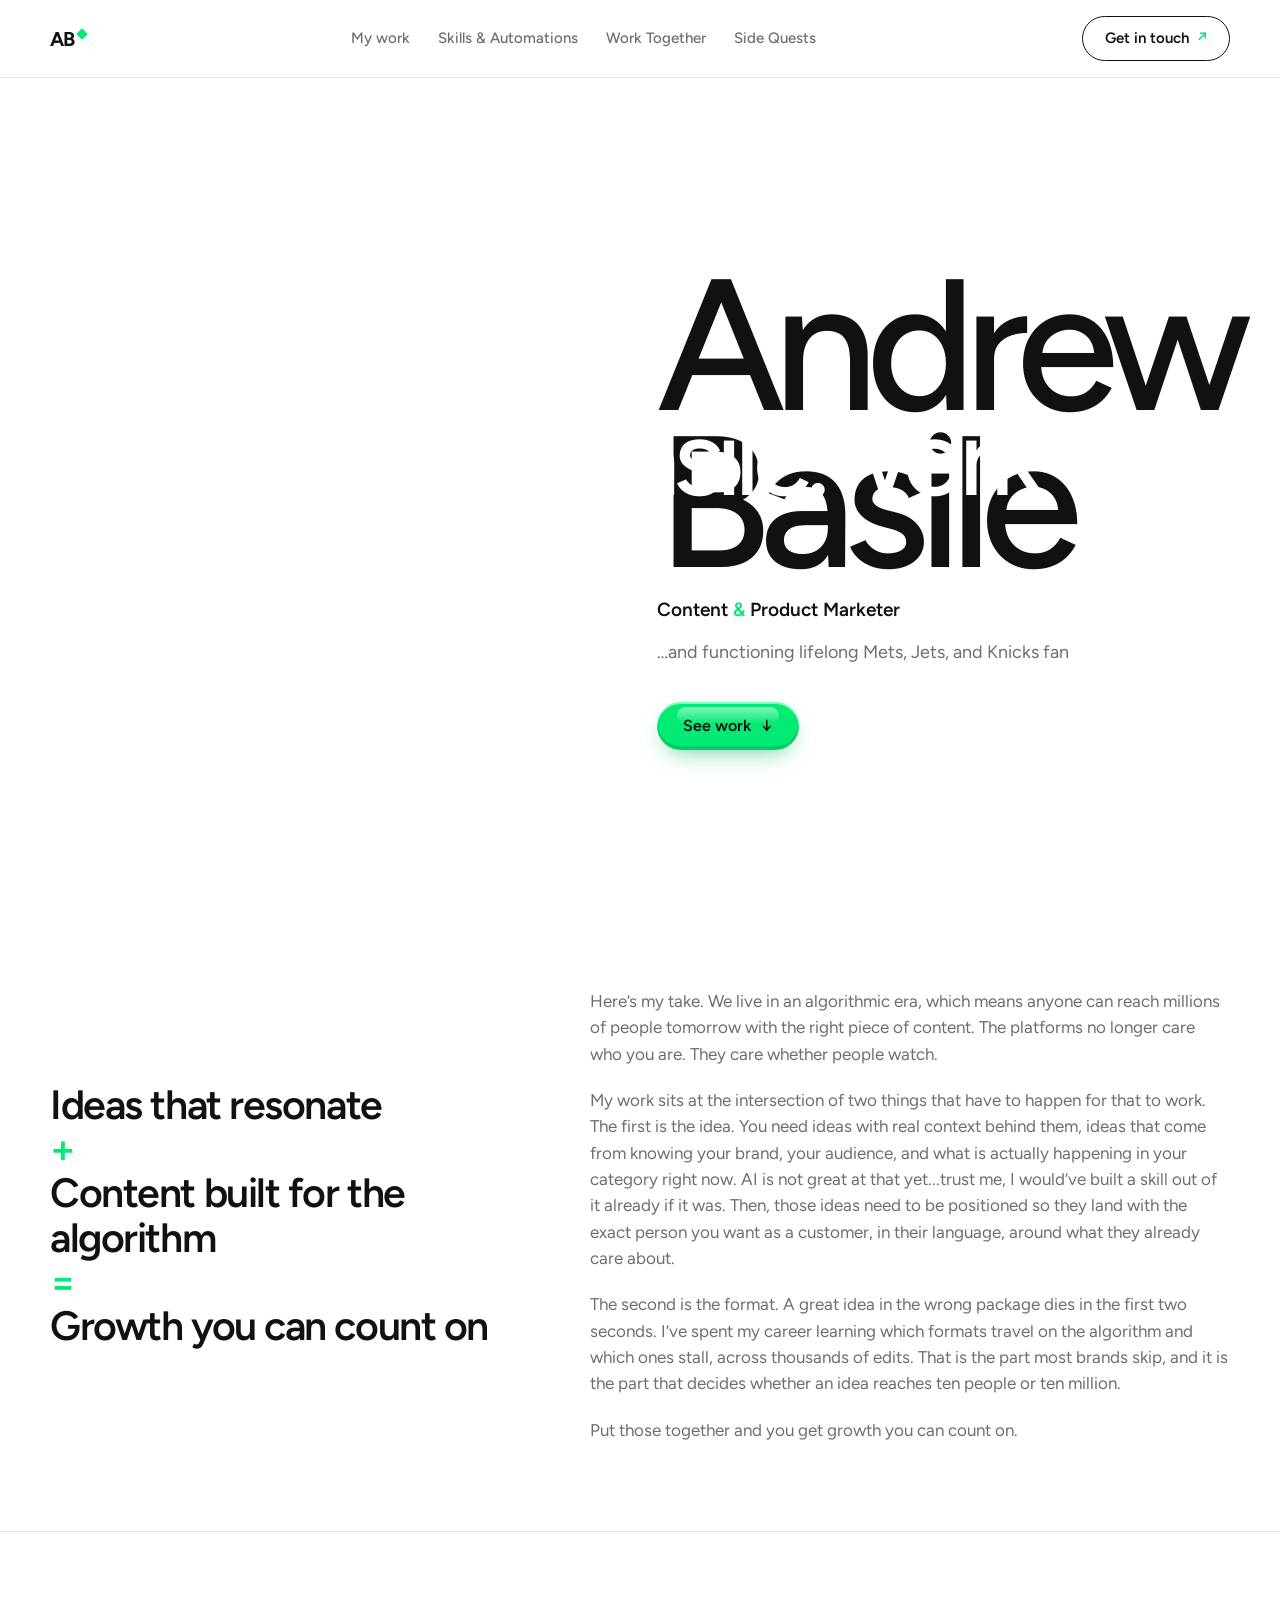
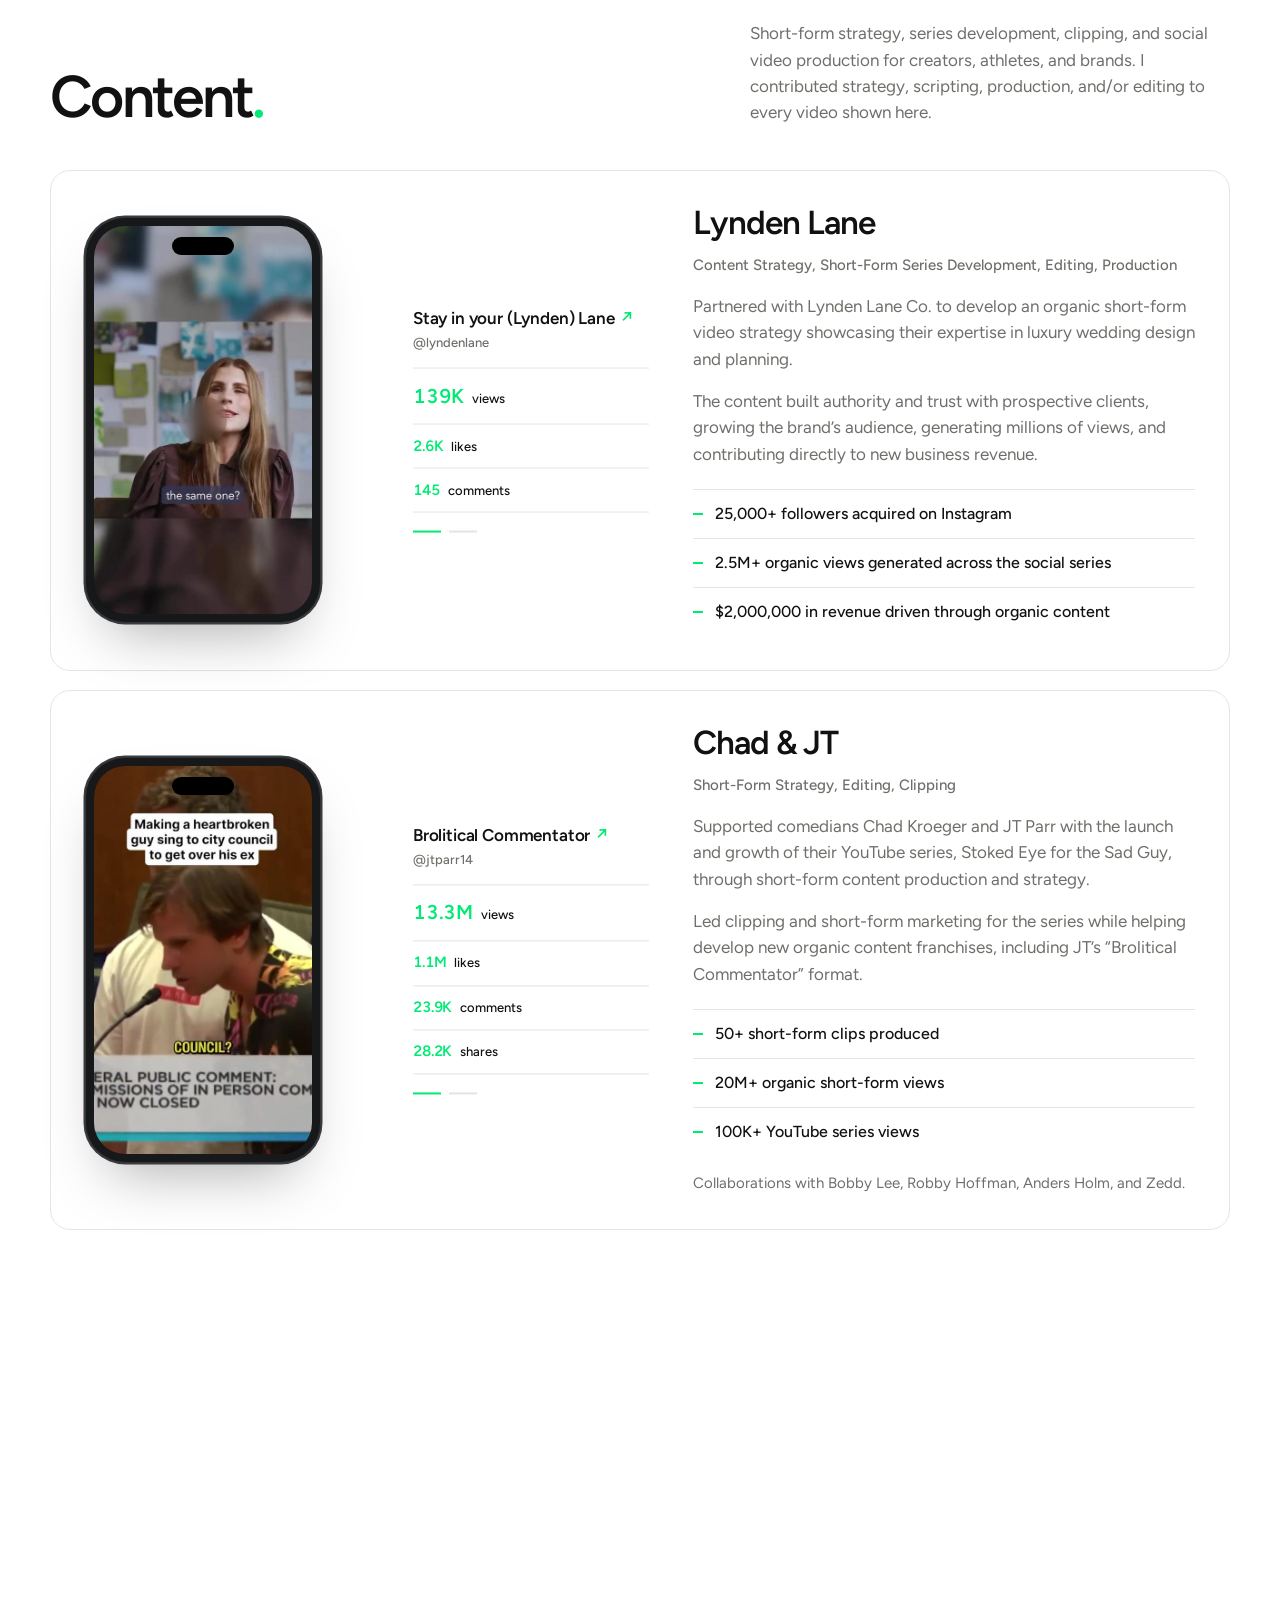
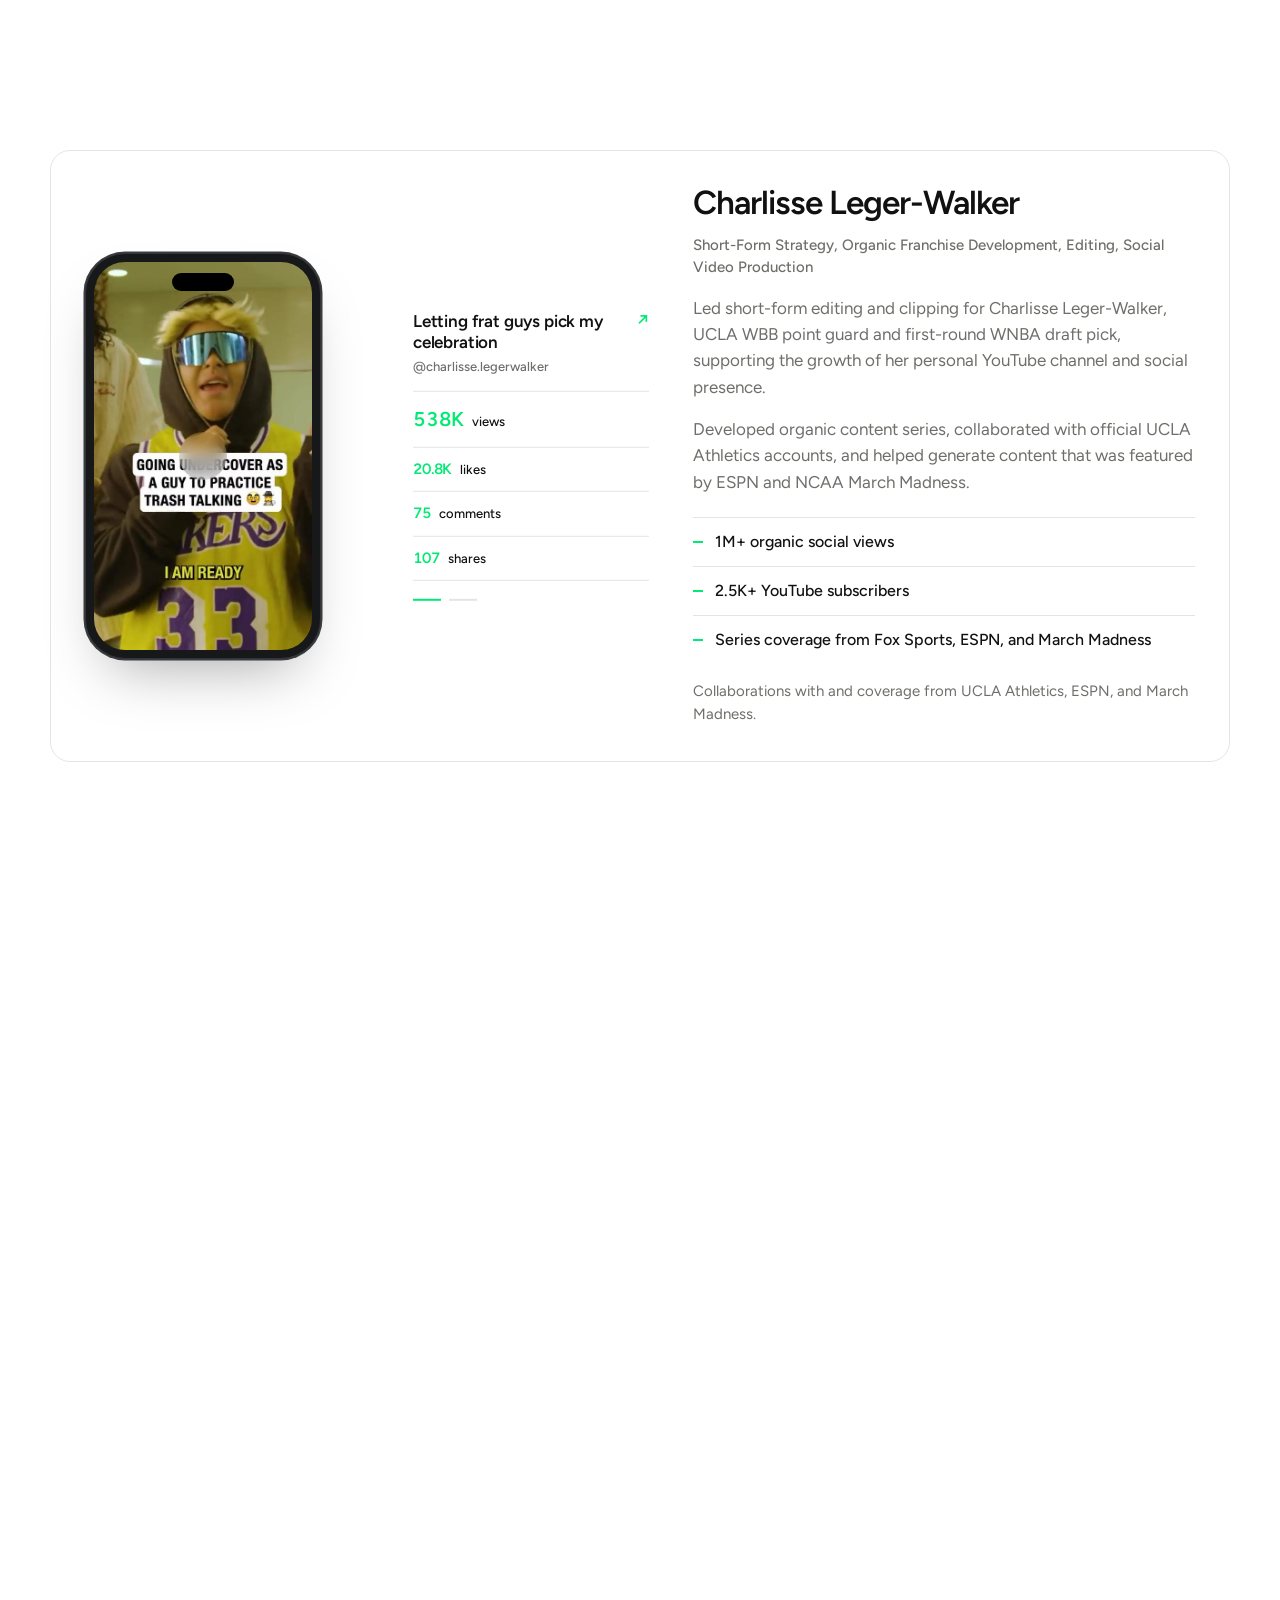
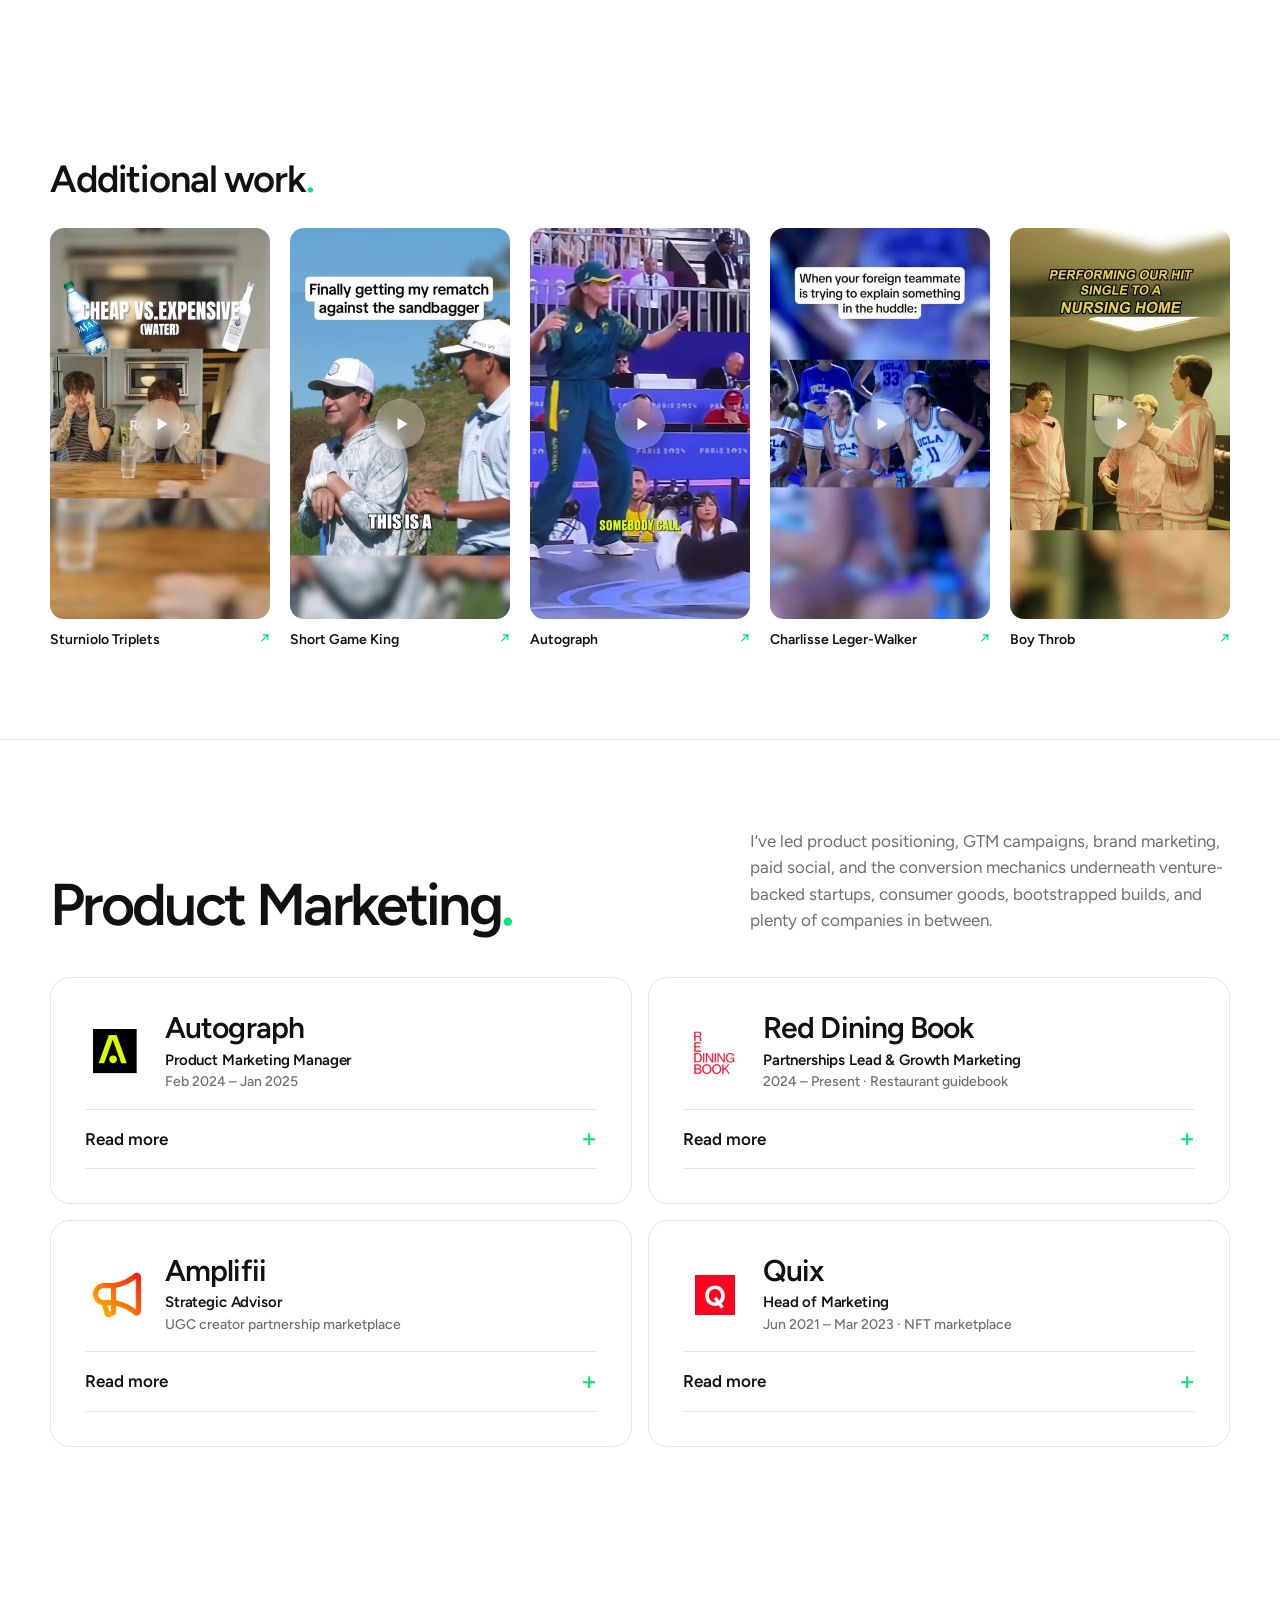
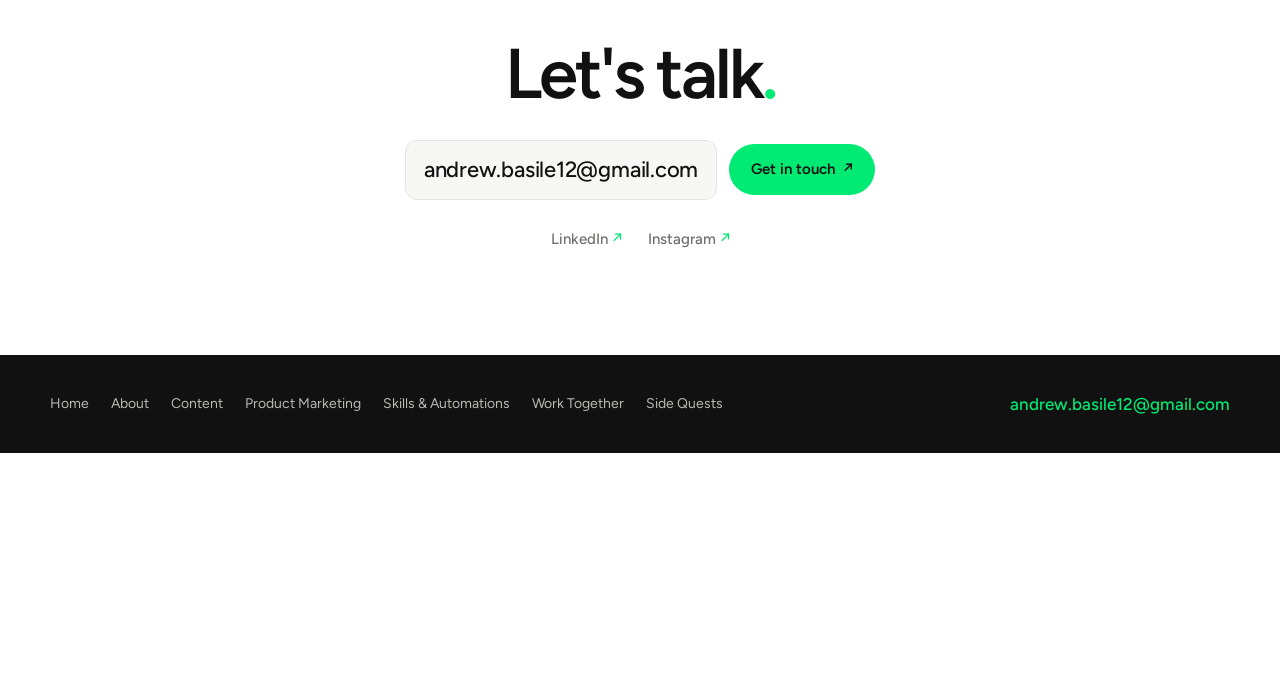
==== index.html @ 1142fa87 "Add contact form pop-up, new hero line, Skills heading and intro cleanups" ====
<!doctype html>
<html lang="en">
<head>
<meta charset="utf-8">
<meta name="viewport" content="width=device-width,initial-scale=1,viewport-fit=cover">
<title>Andrew Basile</title>
<link rel="canonical" href="https://andrewbasile.work/">
<meta name="description" content="Andrew Basile, content strategist and product marketer. Short-form strategy, launch campaigns, and marketing skills and automations.">
<link rel="icon" href="/favicon.ico" sizes="any">
<link rel="icon" type="image/png" sizes="32x32" href="/assets/favicon-32.png">
<link rel="icon" type="image/png" sizes="16x16" href="/assets/favicon-16.png">
<link rel="apple-touch-icon" sizes="180x180" href="/assets/apple-touch-icon.png">
<link rel="manifest" href="/site.webmanifest">
<meta name="theme-color" content="#ffffff">
<meta property="og:type" content="website">
<meta property="og:site_name" content="Andrew Basile">
<meta property="og:title" content="Andrew Basile | Content & Product Marketer">
<meta property="og:description" content="Ideas that resonate, content built for the algorithm, and growth you can count on. 40M+ organic impressions for creators and brands, product launches at Autograph and Quix, and the AI skills behind the work.">
<meta property="og:url" content="https://andrewbasile.work/">
<meta property="og:image" content="http://andrewbasile.work/assets/og-image.jpg?v=3">
<meta property="og:image:width" content="1200">
<meta property="og:image:height" content="630">
<meta property="og:image:alt" content="Andrew Basile, Content and Product Marketer">
<meta property="og:locale" content="en_US">
<meta name="twitter:card" content="summary_large_image">
<meta name="twitter:title" content="Andrew Basile | Content & Product Marketer">
<meta name="twitter:description" content="Ideas that resonate, content built for the algorithm, and growth you can count on. 40M+ organic impressions for creators and brands, product launches at Autograph and Quix, and the AI skills behind the work.">
<meta name="twitter:image" content="http://andrewbasile.work/assets/og-image.jpg?v=3">
<meta name="description" content="Andrew Basile, content strategist and product marketer. Short-form strategy, launch campaigns, and marketing skills and automations.">
<link rel="preconnect" href="https://fonts.googleapis.com">
<link rel="preconnect" href="https://fonts.gstatic.com" crossorigin>
<link rel="preload" as="style" id="figtree" href="https://fonts.googleapis.com/css2?family=Figtree:wght@400;500;600;700&display=swap" onload="this.onload=null;this.rel='stylesheet'">
<noscript><link rel="stylesheet" href="https://fonts.googleapis.com/css2?family=Figtree:wght@400;500;600;700&display=swap"></noscript>
<!-- Intro card images and the hero portrait start downloading before the body parses -->
<link rel="preload" as="image" href="assets/add-sturniolo.jpg" fetchpriority="high">
<link rel="preload" as="image" href="assets/chadjt-1.jpg" fetchpriority="high">
<link rel="preload" as="image" href="assets/charlisse-1.jpg" fetchpriority="high">
<link rel="preload" as="image" href="assets/add-sgk.jpg" fetchpriority="high">
<link rel="preload" as="image" href="assets/lynden-1.jpg" fetchpriority="high">
<link rel="preload" as="image" href="assets/add-autograph.jpg" fetchpriority="high">
<link rel="preload" as="image" href="assets/headshot-cut.png" fetchpriority="high">
<link rel="preload" as="image" href="assets/add-charlisse.jpg" fetchpriority="high">
<link rel="preload" as="image" href="assets/chadjt-2.jpg" fetchpriority="high">
<link rel="preload" as="image" href="assets/add-boythrob.jpg" fetchpriority="high">
<link rel="preload" as="image" href="assets/lynden-2.jpg" fetchpriority="high">
<link rel="preload" as="image" href="assets/charlisse-2.jpg" fetchpriority="high">
<link rel="preload" as="image" href="assets/hd-reel-1.jpg" fetchpriority="high">
<link rel="preload" as="image" href="assets/headshot.png" fetchpriority="high">
<style>
/* Built from the Figma frame "andrewbasile.com / Desktop": 1440 canvas, 130px gutters, white page, hairline rules, one spring-green accent used only for pops. Single light theme by design. */
:root{
  --ink:#111111; --muted:#6e6e6a; --rule:#e4e4e0; --band:#f7f7f5; --green:#00ea74; --bg:#ffffff;
  --phone:#17181a; --phone-edge:#3a3c40;
  --font:'Figtree',system-ui,-apple-system,'Helvetica Neue',Arial,sans-serif;
  --gutter:max(16px,env(safe-area-inset-left,0px));
  color-scheme:light;
}
*{box-sizing:border-box}
html{scroll-behavior:smooth}
body{margin:0;background:var(--bg);color:var(--ink);font-family:var(--font);font-size:17px;line-height:1.55;-webkit-font-smoothing:antialiased}
body::before{content:"";position:fixed;inset:0 0 auto;height:env(safe-area-inset-top,0px);background:var(--bg);z-index:10}
a{color:inherit;text-decoration:none}
img{max-width:100%;display:block}
.wrap{max-width:1440px;margin:0 auto;padding-left:max(env(safe-area-inset-left,0px),clamp(16px,calc(50% - 590px),130px));padding-right:max(env(safe-area-inset-right,0px),clamp(16px,calc(50% - 590px),130px))}
.g{color:var(--green)}
.muted{color:var(--muted)}
.btn{display:inline-flex;align-items:center;gap:8px;padding:14px 22px;border-radius:999px;font-weight:600;font-size:15px;line-height:1;white-space:nowrap;transition:transform .2s ease,background .2s ease}
.btn:hover{transform:translateY(-1px)}
.btn.fill{background:var(--green);color:var(--ink)}
/* Jelly button (hero "See work"): gummy green pill that wobbles on hover and squishes on press */
.btn.jelly{position:relative;padding:16px 26px;font-size:16px;gap:10px;box-shadow:inset 0 2px 0 rgba(255,255,255,.55),inset 0 -4px 0 rgba(0,0,0,.12),0 10px 24px -10px rgba(0,180,90,.65);transform-origin:50% 60%;will-change:transform}
.btn.jelly::after{content:"";position:absolute;left:14%;right:14%;top:5px;height:36%;border-radius:999px;background:linear-gradient(rgba(255,255,255,.5),rgba(255,255,255,0));pointer-events:none}
.btn.jelly .ja{display:inline-block;transition:transform .25s ease}
.btn.jelly:hover{transform:none;animation:jelly .7s cubic-bezier(.3,.7,.4,1)}
.btn.jelly:hover .ja{transform:translateY(3px)}
.btn.jelly:active{animation:none;transform:scale(1.08,.88);transition:transform .08s ease}
@keyframes jelly{0%{transform:scale(1,1)}25%{transform:scale(1.12,.86)}40%{transform:scale(.9,1.1)}55%{transform:scale(1.05,.95)}70%{transform:scale(.98,1.02)}85%{transform:scale(1.01,.99)}100%{transform:scale(1,1)}}
@media (prefers-reduced-motion:reduce){.btn.jelly:hover{animation:none}.btn.jelly:active{transform:none}}
@media (max-width:640px){.hmt{display:none}}
.btn.line{border:1px solid var(--ink)}
:focus-visible{outline:2px solid var(--green);outline-offset:3px;border-radius:6px}

/* Nav */
.nav{position:sticky;top:env(safe-area-inset-top,0px);z-index:9;background:rgba(255,255,255,.92);backdrop-filter:blur(10px);border-bottom:1px solid var(--rule)}
.nav .wrap{display:flex;align-items:center;justify-content:space-between;gap:20px;padding-block:16px}
.mark{display:flex;align-items:flex-start;gap:3px;font-weight:700;font-size:20px;line-height:1;letter-spacing:-.03em}
.mark i{width:8px;height:8px;margin-top:1px;background:var(--green);transform:rotate(45deg);display:block}
.links{display:flex;gap:28px;font-weight:500;font-size:15px;color:var(--muted)}
.links a:hover{color:var(--ink)}
@media (max-width:1000px){.links{display:none}}
@media (max-width:640px){.nav .btn{display:none}}
/* Phone / tablet nav: hamburger that opens a panel under the bar */
.navr{display:flex;align-items:center;gap:12px}
.burger{display:none;width:44px;height:44px;margin:-6px -8px -6px 0;padding:0;border:0;background:none;cursor:pointer;flex-direction:column;justify-content:center;align-items:center;gap:6px}
.burger span{display:block;width:22px;height:2px;background:var(--ink);border-radius:2px;transition:transform .25s ease,opacity .2s ease}
.nav.is-menu .burger span:nth-child(1){transform:translateY(8px) rotate(45deg)}
.nav.is-menu .burger span:nth-child(2){opacity:0}
.nav.is-menu .burger span:nth-child(3){transform:translateY(-8px) rotate(-45deg)}
.navmenu{display:none;position:absolute;left:0;right:0;top:100%;background:#fff;border-bottom:1px solid var(--rule);box-shadow:0 24px 40px -24px rgba(0,0,0,.18)}
.nav.is-menu .navmenu{display:block}
.navmenu .wrap{display:block;padding-block:0}
.navmenu nav{display:flex;flex-direction:column}
.navmenu nav a{display:flex;align-items:center;justify-content:space-between;padding:16px 0;border-top:1px solid var(--rule);font-weight:600;font-size:17px;color:var(--ink)}
.navmenu nav a.active::after{content:"";width:8px;height:8px;background:var(--green);transform:rotate(45deg)}
.nav .navmenu .btn{display:inline-flex;margin:20px 0 24px;width:100%;justify-content:center}
.nav .navmenu .btn .g{color:inherit}
@media (max-width:1000px){.burger{display:flex}.nav.is-menu{background:#fff}}
@media (min-width:641px){.nav .navmenu .btn{display:none}}

/* Hero */
/* The hero fills the window below the nav, and the portrait sits on the window's bottom edge at any size (no gap). */
.hero .wrap{display:grid;grid-template-columns:minmax(0,560px) minmax(0,1fr);gap:0 40px;align-items:end;min-height:calc(100vh - var(--navh,80px));min-height:calc(100svh - var(--navh,80px));padding-block:0;padding-left:0}
/* Above 1440px the hero wrap spans the full window and the portrait column absorbs the extra left margin, so the
   photo's hard left edge is flush with the window edge while the copy column stays where the 1440 design puts it. */
@media (min-width:1441px){.hero .wrap{max-width:none;grid-template-columns:minmax(0,calc((100% - 1310px)/2 + 560px)) minmax(0,1fr)}}
.hero-copy{padding-left:57px}
.portrait{height:auto;position:relative;overflow:hidden;align-self:stretch}
.portrait img{position:absolute;left:0;top:calc(31px - 10%);height:calc(110% + 13px);width:auto;max-width:100%;object-fit:contain;object-position:left bottom} /* the PNG has 9% transparent space above the cap, so this puts the cap ~32px under the nav and the hard bottom edge 44px below the window; never wider than its column (narrower windows show more headroom) */
.hero-copy{padding-block:0 24px;margin-top:clamp(0px,7vh,80px);display:flex;flex-direction:column;gap:36px;align-self:center} /* centred on the row, nudged down so it sits level with the body of the photo */
.hero h1{font-weight:500;font-size:clamp(84px,14.6vw,210px);line-height:.84;letter-spacing:-.065em;margin:0}
.hero .role{font-weight:600;font-size:19px;margin:14px 0 0}
.hero p.lede{color:var(--muted);font-size:18px;line-height:1.5;max-width:480px;margin:14px 0 0}
@media (max-width:900px){
  .hero .wrap{grid-template-columns:1fr;min-height:0}
  .portrait{height:min(420px,60vw);order:2}
  .hero-copy{order:1;padding-block:40px 8px;padding-left:max(16px,env(safe-area-inset-left,0px))}
}
/* Phone hero: the headline, role line and button sit on top of the portrait, pinned to the bottom over a dark fade
   (mirrors the Figma "Photo stage" in the Mobile frame). */
@media (max-width:640px){
  .hero .wrap{display:block;position:relative;padding:0;min-height:0}
  .portrait{order:0;height:min(620px,160vw);background:#fff}
  .portrait img{position:absolute;inset:0;width:100%;height:100%;max-width:none;object-fit:cover;object-position:50% 0;bottom:auto}
  .hero-copy{order:0;position:absolute;left:0;right:0;bottom:0;padding:120px 20px 26px;gap:16px;color:#fff;
    background:linear-gradient(to bottom,rgba(0,0,0,0) 0%,rgba(0,0,0,0) 28%,rgba(0,0,0,.5) 58%,rgba(0,0,0,.84) 100%)}
  .hero h1{font-size:clamp(64px,18.5vw,76px);line-height:.9;letter-spacing:-.03em;color:#fff}
  .hero .role{font-size:18px;margin-top:12px;color:#fff}
  .hero p.lede{display:none}
}

/* About */
.about .wrap{display:grid;grid-template-columns:minmax(0,480px) minmax(0,640px);gap:60px;padding-block:88px;align-items:center}
.about h2{font-weight:600;font-size:clamp(30px,3.2vw,42px);line-height:1.08;letter-spacing:-.035em;margin:0;max-width:480px}
.about h2 .g{display:inline-block;line-height:1.08}
.about-body{display:flex;flex-direction:column;gap:20px;min-width:0}
.about-body p{margin:0;color:var(--muted)}
.about-body .disc>.inner{display:flex;flex-direction:column;gap:20px}
.open{display:flex;gap:12px;align-items:flex-start;background:var(--band);border-radius:14px;padding:16px 20px;max-width:600px;color:var(--ink);font-size:16px;line-height:1.5}
.open i{flex:none;width:9px;height:9px;border-radius:50%;background:var(--green);margin-top:8px}
@media (max-width:900px){.about .wrap{grid-template-columns:1fr;gap:28px;padding-block:56px}}
hr.rule{border:0;border-top:1px solid var(--rule);margin:0}

/* Disclosure rows. On desktop the content is always open and the row is hidden; on phones each row is a ruled
   toggle with a green plus (minus when open), so long copy stays out of the way until it is wanted. */
.disc{display:block}
.disc>summary{list-style:none;cursor:pointer;display:flex;justify-content:space-between;align-items:center;gap:12px;
  padding:16px 0;border-top:1px solid var(--rule);border-bottom:1px solid var(--rule);font-weight:600;font-size:17px;color:var(--ink);-webkit-tap-highlight-color:transparent}
.disc>summary::-webkit-details-marker{display:none}
.disc>summary::after{content:"+";color:var(--green);font-weight:500;font-size:26px;line-height:.8;flex:none;transition:transform .25s ease}
.disc[open]>summary::after{content:"−"}
.disc>summary:focus-visible{outline:2px solid var(--green);outline-offset:3px;border-radius:6px}
.disc>.inner{padding-top:16px}
@media (min-width:641px){.disc:not(.desk)>summary{display:none}.disc:not(.desk)>.inner{padding-top:0}}
/* .desk rows (the Product Marketing cases) keep the toggle on every screen size and start closed. */

/* Chapter heading */
.chapter{padding-block:88px}
.chapter-head{display:flex;justify-content:space-between;align-items:flex-end;gap:40px;margin-bottom:44px}
.chapter-head h2{font-weight:600;font-size:clamp(44px,4.6vw,66px);line-height:.98;letter-spacing:-.045em;margin:0;max-width:620px}
.chapter-head p{margin:0;color:var(--muted);max-width:480px}
@media (max-width:900px){.chapter{padding-block:56px}.chapter-head{flex-direction:column;align-items:flex-start;gap:16px}}

/* Case cards (shared) */
.card{background:#fff;border:1px solid var(--rule);border-radius:20px;padding:34px}
.copy{display:flex;flex-direction:column;gap:16px;min-width:0}
.copy h3{font-weight:600;font-size:clamp(26px,2.6vw,38px);line-height:1.04;letter-spacing:-.03em;margin:0}
.copy .services{color:var(--muted);font-weight:500;font-size:15px;line-height:1.45;margin:0}
.copy p{margin:0;color:var(--muted)}
.copy .disc>.inner{display:flex;flex-direction:column;gap:16px}
.impact{list-style:none;margin:6px 0 0;padding:0}
.impact li{display:flex;gap:12px;align-items:flex-start;padding:12px 0;border-top:1px solid var(--rule);font-weight:500;font-size:16px;line-height:1.5;color:var(--ink)}
.impact li::before{content:"";flex:none;width:10px;height:2px;background:var(--green);margin-top:11px}
.copy .collab{font-size:15px}

/* Content: phone stack cases */
.track{position:relative}
.stage{position:sticky;top:88px}
.stage .card{background:#fff}
.case{display:grid;grid-template-columns:564px minmax(0,1fr);gap:44px;align-items:center}
.stack{display:grid;grid-template-columns:300px 236px;gap:28px;align-items:center}
/* Phone is 236x406, the same size as the Hook Desk reels on skills.html: a 9px bezel around a 218x388 (9:16) screen, so clips fill it edge to edge with nothing cropped. */
.deck{position:relative;width:300px;height:406px}
.phone{position:absolute;left:0;top:0;width:236px;height:406px;border-radius:40px;background:var(--phone);box-shadow:0 0 0 1.5px var(--phone-edge),inset 0 0 0 1px rgba(255,255,255,.12),0 30px 60px -24px rgba(0,0,0,.35);z-index:3;cursor:pointer;touch-action:pan-y}
.screen{position:absolute;inset:9px;border-radius:31px;overflow:hidden;background:#000}
.screen::after{content:"";position:absolute;left:50%;top:11px;transform:translateX(-50%);width:62px;height:18px;border-radius:9px;background:#000;z-index:5}
/* Liquid reveal: a crisp, gently wobbling blob (clip-path, drawn by JS each frame) grows in from the right edge of the screen, where the next clip is waiting, so the new clip wipes over the old one with a clean but organic line. */
.slide{position:absolute;inset:0;clip-path:circle(0 at 104% 50%);
  transform:translateX(6%) scale(1.06);
  transition:transform 1.05s cubic-bezier(.65,0,.2,1)}
.slide.on{clip-path:none;transform:translateX(0) scale(1);z-index:2}
.slide.was{clip-path:none;transform:translateX(0) scale(1);transition:none;z-index:1}
.chapter-head.pin{position:sticky;z-index:0}
.slide img,.slide video{width:100%;height:100%;object-fit:cover;background:#000}
.next{position:absolute;right:-4px;top:78px;width:141px;height:250px;border-radius:18px;overflow:hidden;background:#ddddda;box-shadow:0 24px 48px -20px rgba(0,0,0,.22);opacity:.95;z-index:1;cursor:pointer;transition:transform .9s cubic-bezier(.7,0,.2,1),opacity .5s ease}
.next img{width:100%;height:100%;object-fit:cover;position:absolute;inset:0;opacity:0;transition:opacity .4s ease}
.next img.on{opacity:1}
.next.into{transform:translate(-62px,0) scale(1.24);opacity:0}
.next:hover{transform:translate(4px,-4px)}
.next .tip{position:absolute;left:0;right:0;bottom:12px;text-align:center;color:#fff;font-size:12px;font-weight:600;text-shadow:0 1px 8px rgba(0,0,0,.6);opacity:0;transition:opacity .3s}
.next:hover .tip{opacity:1}
.stats{position:relative;width:236px;min-height:260px}
.set{position:absolute;inset:0 0 auto 0;top:50%;transform:translateY(calc(-50% + 24px));opacity:0;pointer-events:none;transition:transform .7s cubic-bezier(.2,.8,.2,1),opacity .4s ease}
.set.on{transform:translateY(-50%);opacity:1;pointer-events:auto}
.set.past{transform:translateY(calc(-50% - 24px))}
.set h4{font-weight:600;font-size:17px;letter-spacing:-.01em;line-height:1.25;margin:0}
.set h4 a{display:inline-flex;gap:6px;align-items:baseline}
.set h4 a .g{transition:transform .25s}
.set h4 a:hover .g{transform:translate(2px,-2px)}
.set .handle{color:var(--muted);font-weight:500;font-size:13px;margin:4px 0 14px}
.lines{list-style:none;margin:0;padding:0;border-top:1px solid var(--rule)}
.lines li{display:flex;justify-content:flex-start;align-items:baseline;gap:8px;padding:10px 0;border-bottom:1px solid var(--rule);font-variant-numeric:tabular-nums}
.lines li b{font-weight:600;font-size:15px;letter-spacing:-.01em;color:var(--green)}
.lines li:first-child{padding-block:12px}.lines li:first-child b{font-size:20px}
.lines li span{color:var(--ink);font-weight:500;font-size:13px}
.ticks{display:flex;gap:8px;margin-top:18px}
.ticks i{width:28px;height:2px;background:var(--rule);display:block;transition:background .3s;cursor:pointer}
.ticks i.on{background:var(--green)}
.cases{display:flex;flex-direction:column}
.track + .track,.headwrap + .cases > .track:first-child{margin-top:44px}
@media (max-width:1100px){
  .case{grid-template-columns:1fr;gap:28px}
  .stage{position:static}
  .stack{grid-template-columns:300px minmax(0,1fr);justify-content:start}
}
@media (max-width:640px){
  .card{padding:22px}
  .case{gap:20px}
  /* Phone: the deck is scaled down (--ds, set by the pin script so the whole card fits the viewport) and sits beside
     the stats, mirroring the desktop stack. Negative margins shrink its layout box to match the scaled size. */
  .stack{grid-template-columns:auto minmax(0,1fr);gap:14px;justify-items:start;align-items:center}
  .deck{--ds:.56;width:300px;max-width:none;height:406px;transform:scale(var(--ds));transform-origin:top left;
    margin-right:calc(300px*(var(--ds) - 1));margin-bottom:calc(406px*(var(--ds) - 1))}
  .stats{width:100%;min-height:0}
  .set{position:relative;top:auto;transform:none;display:none}
  .set.on{display:block;transform:none}
  .set h4{font-size:15px}
  .set .handle{margin:4px 0 10px}
  .lines li{padding:8px 0}
  .lines li:first-child{padding-block:10px}.lines li:first-child b{font-size:18px}
  .ticks{margin-top:14px}
  .track + .track{margin-top:24px}
  .phone .play{transform:translate(-50%,-50%) scale(calc(1/var(--ds)))}
  .phone .play:active{transform:translate(-50%,-50%) scale(calc(.92/var(--ds)))}
  .copy h3{font-size:28px}
  .copy{gap:10px}
}

/* Play / pause control on the phone screen (shown only when the active clip has a video file) */
.play{position:absolute;left:50%;top:50%;transform:translate(-50%,-50%);width:48px;height:48px;border-radius:50%;border:0;padding:0;cursor:pointer;z-index:6;
  background:rgba(255,255,255,.22);backdrop-filter:blur(8px);-webkit-backdrop-filter:blur(8px);box-shadow:0 0 0 1px rgba(255,255,255,.35),0 6px 16px rgba(0,0,0,.3);
  display:none;align-items:center;justify-content:center;color:#fff;transition:transform .2s,background .2s}
.play.show{display:flex}
.play.playing{opacity:.55;transition:opacity .25s}
.play.playing:hover,.phone:hover .play.playing,.phone.touched .play.playing,.v:hover .play.playing,.play.playing:focus-visible{opacity:1}
.play:hover{background:rgba(255,255,255,.34)}
.play:active{transform:translate(-50%,-50%) scale(.92)}
.play svg{width:18px;height:18px;fill:#fff;display:block}
.play .ic-play{margin-left:3px}
.play .ic-pause{display:none}
.play.playing .ic-play{display:none}
.play.playing .ic-pause{display:block}
.play:focus-visible{outline:2px solid var(--green);outline-offset:2px}

/* Additional work */
.additional h3{font-weight:600;font-size:38px;letter-spacing:-.03em;margin:44px 0 20px}
.addrow{display:grid;grid-template-columns:repeat(5,minmax(0,1fr));gap:20px}
.addrow .add{display:flex;flex-direction:column;gap:10px;min-width:0}
.addrow .v{position:relative;aspect-ratio:220/391;border-radius:14px;overflow:hidden;background:#ddddda;max-width:100%;cursor:pointer}
.addrow .v video{width:100%;height:100%;object-fit:cover;display:block}
.addrow .t{display:flex;justify-content:space-between;gap:6px;font-weight:600;font-size:14px}
.addrow .t:hover .g{transform:translate(2px,-2px)}
.addrow .t .g{display:inline-block;transition:transform .25s}
@media (max-width:900px){.addrow{grid-template-columns:repeat(2,minmax(0,1fr))}.addrow .add:last-child{grid-column:span 2;max-width:50%}}
/* Phones: one horizontal scroll row of clips, like the Figma Mobile frame */
@media (max-width:640px){
  .additional h3{font-size:30px;margin-top:36px}
  .addrow{display:flex;gap:14px;overflow-x:auto;scroll-snap-type:x mandatory;margin:0 -16px;padding:0 16px 8px;scrollbar-width:none}
  .addrow::-webkit-scrollbar{display:none}
  .addrow .add{flex:0 0 170px;scroll-snap-align:start;max-width:none}
  .addrow .add:last-child{grid-column:auto;max-width:none}
}

/* Product marketing */
.pm-grid{display:grid;grid-template-columns:1fr 1fr;gap:16px}
.pm-grid + .pm-grid{margin-top:16px}
.titlerow{display:flex;align-items:center;gap:16px}
.logo{flex:none;width:64px;height:64px;border-radius:14px;display:grid;place-items:center;overflow:hidden}
.logo img{width:64px;height:64px;object-fit:contain}
.titlerow h3{margin:0;font-size:30px;letter-spacing:-.03em;line-height:1.04}
.titlerow .sub{color:var(--muted);font-weight:500;font-size:14px;line-height:1.45;margin:6px 0 0}
.titlerow .sub b{display:block;color:var(--ink);font-weight:600;font-size:15px;letter-spacing:-.01em}
.titlerow .sub span{display:block;margin-top:1px}
.impact a{color:inherit;text-decoration:underline;text-decoration-color:var(--green);text-decoration-thickness:2px;text-underline-offset:3px;white-space:nowrap}
.site{font-weight:600;font-size:14px;display:inline-flex;gap:6px}
@media (max-width:900px){.pm-grid{grid-template-columns:1fr}}
@media (max-width:640px){.titlerow h3{font-size:26px}.pm-grid .card.copy{gap:16px}}

/* Contact + footer */
.contact{text-align:center;padding-block:104px;display:flex;flex-direction:column;align-items:center;gap:20px}
.contact h2{font-weight:600;font-size:clamp(40px,5.5vw,80px);line-height:.98;letter-spacing:-.045em;margin:0;text-wrap:balance}
.contact p{margin:0;color:var(--muted);max-width:520px}
.email{display:flex;gap:12px;align-items:center;flex-wrap:wrap;justify-content:center;padding-top:12px}
.email code{font-family:var(--font);background:var(--band);border:1px solid var(--rule);border-radius:12px;padding:12px 18px;font-weight:500;font-size:clamp(16px,2.2vw,22px);letter-spacing:-.01em;user-select:all}
.email button{border:0;cursor:pointer;font:inherit;font-weight:600;font-size:15px}
.socials{display:flex;gap:26px;padding-top:8px;color:var(--muted);font-weight:500;font-size:15px}
.footer{background:var(--ink);color:#b9b9b5;font-size:14px}
.footer .wrap{display:flex;justify-content:space-between;align-items:center;gap:20px;padding-block:36px;flex-wrap:wrap}
.footer nav{display:flex;gap:22px;flex-wrap:wrap}
.footer .mail{color:var(--green);font-weight:500;font-size:17px}
@media (prefers-reduced-motion:reduce){.slide,.next,.set{transition:opacity .3s ease}.slide{clip-path:none;transform:none;opacity:0}.slide.on,.slide.was{opacity:1}.next.into{transform:none}}

/* ===== Intro preloader (plays once per browser session) ===== */
.pl{position:fixed;inset:0;z-index:100;background:var(--green);color:var(--ink);overflow:hidden;font-family:var(--font);display:block;opacity:1}
.pl[hidden]{display:none!important}
html.pl-running{overflow:hidden}
html.pl-running .portrait img{visibility:hidden}
.pl.is-out{opacity:0;transition:opacity .3s ease}
.pl{transition:background-color .9s cubic-bezier(.76,0,.2,1)}
.pl.is-hero{background-color:rgba(0,234,116,0)}
.pl-ui{position:absolute;inset:0;z-index:40;display:flex;flex-direction:column;justify-content:space-between;padding:clamp(18px,3vw,36px) clamp(16px,4vw,56px);pointer-events:none;transition:opacity .4s ease}
.pl.is-hero .pl-ui{opacity:0}
.pl-top,.pl-bot{display:flex;justify-content:space-between;align-items:center;font-size:13px;font-weight:500;letter-spacing:.02em;color:rgba(17,17,17,.72)}
.pl-top b{color:var(--ink);font-weight:600}
.pl-dot{display:inline-block;width:9px;height:9px;background:var(--ink);transform:rotate(45deg);margin-right:10px;vertical-align:1px}
.pl-count{font-variant-numeric:tabular-nums;color:var(--ink);font-weight:600;font-size:14px}
.pl-count i{font-style:normal;color:#fff}
.pl-bar{position:absolute;left:0;right:0;bottom:0;height:3px;background:rgba(17,17,17,.14);z-index:41;transition:opacity .4s ease}
.pl-bar b{display:block;height:100%;width:0;background:var(--ink)}
.pl.is-open .pl-bar b{width:100%;transition:width 2.6s cubic-bezier(.3,.6,.3,1)}
.pl.is-hero .pl-bar{opacity:0}
/* Glow behind the dealt deck */
.pl-glow{position:absolute;left:50%;top:50%;width:min(96vw,1200px);height:min(64vh,560px);border-radius:50%;transform:translate(-50%,-46%) scale(.55);background:radial-gradient(closest-side,rgba(255,255,255,.55),rgba(255,255,255,.18) 55%,rgba(255,255,255,0));filter:blur(28px);opacity:0;transition:opacity 1s ease,transform 1.3s cubic-bezier(.22,1,.36,1);pointer-events:none;z-index:1}
.pl.is-deal .pl-glow{opacity:1;transform:translate(-50%,-46%) scale(1)}
.pl.is-hero .pl-glow{opacity:0;transition:opacity .6s ease}
/* Opening text: sits above the deck so the cards deal in behind it */
.pl-word{position:absolute;left:50%;top:50%;transform:translate(-50%,-50%);z-index:30;white-space:nowrap;font-weight:500;letter-spacing:-.06em;line-height:.9;font-size:clamp(34px,8.5vw,128px);display:flex;pointer-events:none;color:#fff;font-weight:500;letter-spacing:-.065em;line-height:.84;padding:.15em .12em 0}
.pl-word i{display:inline-block;font-style:normal;clip-path:inset(-.3em -.3em 0 -.3em)}
.pl-word span{display:inline-block;transform:translateY(110%);opacity:0;transition:transform .7s cubic-bezier(.2,.8,.2,1),opacity .4s ease}
.pl-word span.g{color:#fff}
.pl.is-open .pl-word span{transform:translateY(0);opacity:1}
.pl.is-wordout .pl-word span{transform:translateY(-110%);opacity:0;transition:transform .55s cubic-bezier(.7,0,.3,1),opacity .35s ease}
/* Deck */
.pl-deck{position:absolute;left:50%;top:50%;width:0;height:0;z-index:10}
.pl-card{position:absolute;left:0;top:0;width:var(--cw);height:var(--ch);margin-left:calc(var(--cw)/-2);margin-top:calc(var(--ch)/-2);border-radius:14px;overflow:hidden;background:#e8e8e4;box-shadow:0 30px 60px -24px rgba(0,0,0,.35);transform:translate(0,120vh) rotate(0deg) scale(.9);opacity:0;transform-origin:50% 100%;will-change:transform;transition:transform .9s cubic-bezier(.22,1,.36,1),opacity .4s ease,border-radius .7s ease,box-shadow .7s ease,width .9s cubic-bezier(.76,0,.2,1),height .9s cubic-bezier(.76,0,.2,1),margin .9s cubic-bezier(.76,0,.2,1)}
.pl-card img{width:100%;height:100%;object-fit:cover;display:block}
.pl-card::after{content:"";position:absolute;inset:0;border-radius:inherit;box-shadow:inset 0 0 0 1px rgba(0,0,0,.06);transition:opacity .4s ease}
.pl-card .tag{position:absolute;left:12px;bottom:12px;font-size:11px;font-weight:600;letter-spacing:.02em;color:#fff;background:rgba(17,17,17,.7);padding:5px 9px;border-radius:999px;backdrop-filter:blur(6px);opacity:1;transition:opacity .4s ease}
.pl.is-hero .pl-card .tag{opacity:0}
/* Hero card: flies to the page's portrait slot, square corners, no shadow, image geometry matches the page's img */
.pl-card.is-herocard{background:#fff;transition-property:transform,opacity,border-radius,box-shadow,width,height,margin,background-color;transition-duration:.9s,.4s,.7s,.7s,.9s,.9s,.9s,.1s}
.pl-card.is-herocard img{position:absolute;max-width:none;max-height:none;object-fit:fill;transition:left .9s cubic-bezier(.76,0,.2,1),top .9s cubic-bezier(.76,0,.2,1),width .9s cubic-bezier(.76,0,.2,1),height .9s cubic-bezier(.76,0,.2,1)}
.pl.is-hero .pl-card.is-herocard{border-radius:0;box-shadow:none;background-color:rgba(255,255,255,0);transition-timing-function:cubic-bezier(.76,0,.2,1)}
.pl.is-hero .pl-card.is-herocard::after{opacity:0}
.pl.is-hero .pl-card:not(.is-herocard){opacity:0;transition:transform .7s cubic-bezier(.7,0,.3,1),opacity .5s ease}
@media (prefers-reduced-motion:reduce){.pl *{transition:none!important}}

</style>
<style>
/* Desktop width: the layout is the 1440px Figma canvas (1180px content, gutters that stop growing at 130px) and stays that size on wider screens, centred with whitespace either side, so every section reads as one contained block. */
</style>
<link rel="stylesheet" href="/assets/contact.css">
</head>
<body>
<div class="pl" id="pl" aria-hidden="true">
  <div class="pl-glow"></div>
  <div class="pl-deck" id="pl-deck"></div>
  <div class="pl-word" id="pl-word"></div>
  <div class="pl-bar"><b></b></div>
</div>

<script>
(function(){
  var cards=[
    ['assets/add-sturniolo.jpg','Sturniolo Triplets'],
    ['assets/chadjt-1.jpg','Chad and JT'],
    ['assets/charlisse-1.jpg','Charlisse Leger-Walker'],
    ['assets/add-sgk.jpg','Short Game King'],
    ['assets/lynden-1.jpg','Lynden Lane'],
    ['assets/add-autograph.jpg','Autograph'],
    ['assets/headshot-cut.png',''],
    ['assets/add-charlisse.jpg','Charlisse Leger-Walker'],
    ['assets/chadjt-2.jpg','Chad and JT'],
    ['assets/add-boythrob.jpg','Boy Throb'],
    ['assets/lynden-2.jpg','Lynden Lane'],
    ['assets/charlisse-2.jpg','Charlisse Leger-Walker'],
    ['assets/hd-reel-1.jpg','Colby Maier']
  ];
  var HERO=6, HERO_RATIO=471/658; // headshot.png natural aspect
  var pl=document.getElementById('pl'),deck=document.getElementById('pl-deck'),word=document.getElementById('pl-word'),
      root=document.documentElement;
  var reduced=matchMedia('(prefers-reduced-motion: reduce)').matches;
  var seen=false; try{seen=sessionStorage.getItem('ab-intro')==='1';}catch(e){}
  if(seen||reduced){pl.hidden=true;return;}
  try{sessionStorage.setItem('ab-intro','1');}catch(e){}
  // Above 1440px the page is zoomed (html{zoom}); window and rect measurements are in screen px, CSS values in layout px
  function zoom(){return parseFloat(getComputedStyle(root).zoom)||1;}
  var timers=[];
  function t(fn,ms){timers.push(setTimeout(fn,ms));}
  function clear(){timers.forEach(clearTimeout);timers=[];}

  // Image geometry (percent of its box) for the hero image inside a box of w x h
  function coverGeom(w,h,px,py){ // object-fit:cover with object-position px%,py%
    var r=HERO_RATIO,W,H;
    if(w/h>r){W=100;H=(w/r)/h*100;}else{H=100;W=(r*h)/w*100;}
    return {left:-(W-100)*px/100,top:-(H-100)*py/100,width:W,height:H};
  }
  function applyGeom(img,g){img.style.left=g.left+'%';img.style.top=g.top+'%';img.style.width=g.width+'%';img.style.height=g.height+'%';}

  function build(){
    deck.innerHTML='';word.innerHTML='';
    var txt='andrewbasile.work';
    for(var i=0;i<txt.length;i++){var w=document.createElement('i'),s=document.createElement('span');s.textContent=txt[i];if(i>=txt.indexOf('.'))s.className='g';s.style.transitionDelay=(i*28)+'ms';w.appendChild(s);word.appendChild(w);}
    var n=cards.length;
    var z=zoom(),vw=innerWidth/z,vh=innerHeight/z;
    var cw=Math.max(96,Math.min(170,vw*0.12)),ch=cw*16/9;
    if(ch>vh*0.46){ch=vh*0.46;cw=ch*9/16;}
    pl.style.setProperty('--cw',cw+'px');pl.style.setProperty('--ch',ch+'px');
    var spread=Math.min(vw*0.37,(n-1)*cw*0.5);
    var maxRot=vw<700?18:28;
    cards.forEach(function(c,i){
      var d=document.createElement('div');d.className='pl-card'+(i===HERO?' is-herocard':'');
      d.innerHTML='<img src="'+c[0]+'" alt="">'+(c[1]?'<span class="tag">'+c[1]+'</span>':'');
      var k=(i-(n-1)/2)/((n-1)/2);
      var x=k*spread, rot=k*maxRot, y=Math.abs(k)*Math.abs(k)*vh*0.11-vh*0.02;
      d.dataset.fan='translate('+x.toFixed(1)+'px,'+y.toFixed(1)+'px) rotate('+rot.toFixed(1)+'deg) scale(1)';
      d.style.zIndex=10+(i===HERO?n:i);
      d.style.transitionDelay=(i*55)+'ms';
      d.style.transform='translate(0,'+(vh*0.75)+'px) rotate(0) scale(.92)';
      if(i===HERO) applyGeom(d.querySelector('img'),coverGeom(cw,ch,50,50));
      deck.appendChild(d);
    });
  }

  // Fly the hero card onto the page's real portrait, matching the page img's geometry inside it
  function landHero(){
    var hero=deck.children[HERO], img=hero.querySelector('img');
    var box=document.querySelector('.portrait'), pimg=box&&box.querySelector('img');
    var z=zoom(),vw=innerWidth/z,vh=innerHeight/z;
    if(!box||!pimg){hero.style.transform='translate(0,0) rotate(0) scale(1)';return;}
    var r0=box.getBoundingClientRect(),br={left:r0.left/z,top:r0.top/z,width:r0.width/z,height:r0.height/z};
    hero.style.transitionDelay='0ms';
    hero.style.width=br.width+'px';hero.style.height=br.height+'px';
    hero.style.marginLeft=(-br.width/2)+'px';hero.style.marginTop=(-br.height/2)+'px';
    hero.style.transform='translate('+(br.left+br.width/2-vw/2)+'px,'+(br.top+br.height/2-vh/2)+'px) rotate(0) scale(1)';
    var cs=getComputedStyle(pimg);
    if(cs.objectFit==='cover'){
      var op=(cs.objectPosition||'50% 50%').split(' ');
      applyGeom(img,coverGeom(br.width,br.height,parseFloat(op[0])||0,parseFloat(op[1])||0));
    }else{
      // The page img is object-fit:contain inside its element box, so the drawn photo can be smaller than the box
      // (tall windows): match the drawn rectangle, not the element, or the card lands stretched and snaps on swap.
      var i0=pimg.getBoundingClientRect(),ir={left:i0.left/z,top:i0.top/z,width:i0.width/z,height:i0.height/z};
      var dw=ir.width,dh=ir.height;
      if(cs.objectFit==='contain'||cs.objectFit==='scale-down'){ if(ir.width/ir.height>HERO_RATIO) dw=ir.height*HERO_RATIO; else dh=ir.width/HERO_RATIO; }
      var op2=(cs.objectPosition||'50% 50%').split(' '),px=parseFloat(op2[0])||0,py=parseFloat(op2[1])||0;
      var dl=ir.left+(ir.width-dw)*px/100,dt=ir.top+(ir.height-dh)*py/100;
      applyGeom(img,{left:(dl-br.left)/br.width*100,top:(dt-br.top)/br.height*100,width:dw/br.width*100,height:dh/br.height*100});
    }
  }

  function run(){
    clear();
    scrollTo(0,0);
    root.classList.add('pl-running');
    pl.className='pl';
    build();
    var start=performance.now();
    // Every card image (and the page portrait) is decoded before the deal starts, so no card ever pops in late on a
    // slow connection: the wordmark holds on the green until they are ready (capped at 3.5 s, then it deals anyway).
    var urls=cards.map(function(c){return c[0];}).concat(['assets/headshot.png']);
    var ready=Promise.all(urls.map(function(u){var i=new Image();i.src=u;return (i.decode?i.decode():new Promise(function(r){i.onload=i.onerror=r;})).catch(function(){});}));
    // The wordmark types in Figtree, so give the webfont a moment (400 ms at most) before the first letter appears.
    // The Google Fonts stylesheet is loaded without blocking (preload → stylesheet), so the intro script runs at once
    // even on a slow connection; the wordmark then waits briefly for the sheet (600 ms) and the face (400 ms) before typing.
    var sheet=new Promise(function(r){var l=document.getElementById('figtree');if(!l||l.rel==='stylesheet')return r();l.addEventListener('load',r);setTimeout(r,600);});
    var font=sheet.then(function(){return (document.fonts&&document.fonts.load)?Promise.race([document.fonts.load('500 100px Figtree').catch(function(){}),new Promise(function(r){setTimeout(r,400);})]):null;});
    // 1. wordmark in
    font.then(function(){t(function(){pl.classList.add('is-open');},80);});
    Promise.race([ready,new Promise(function(r){setTimeout(r,3500);})]).then(function(){
      t(deal,Math.max(0,1000-(performance.now()-start)));
    });
  }
  function deal(){
    // 2. deck deals in behind the text, glow comes up with it
    pl.classList.add('is-deal');
    [].forEach.call(deck.children,function(d){d.style.opacity=1;d.style.transform=d.dataset.fan;});
    t(function(){pl.classList.add('is-fan');},750);
    // 3. the text lifts out letter by letter
    t(function(){pl.classList.add('is-wordout');},2000);
    // 4. once that exit is about halfway through "work", the green fades, the headshot slides onto the page portrait, the rest clear out
    t(function(){
      pl.classList.add('is-hero');
      [].forEach.call(deck.children,function(d,idx){ if(idx!==HERO){ var dir=idx<HERO?-1:1; d.style.transitionDelay='0ms'; d.style.transform='translate('+(dir*innerWidth/zoom()*0.7)+'px,'+(innerHeight/zoom()*0.25)+'px) rotate('+(dir*25)+'deg) scale(.9)'; } });
      landHero();
    },2450);
    // 5. the green has already faded out during the slide; once the card lands, swap in the real portrait
    t(function(){root.classList.remove('pl-running');pl.classList.add('is-out');},3420);
    t(finish,3750);
  }
  function finish(){
    root.classList.remove('pl-running');pl.hidden=true;
  }
  run();
})();
</script>


<header class="nav">
  <div class="wrap">
    <a class="mark" href="/">AB<i></i></a>
    <nav class="links">
      <a href="#content">My work</a><a href="/skills/">Skills &amp; Automations</a><a href="/worktogether/">Work Together</a><a href="/sidequests/">Side Quests</a>
    </nav>
    <div class="navr">
      <a class="btn line" href="#contact" data-contact>Get in touch <span class="g">↗</span></a>
      <button class="burger" type="button" aria-label="Open menu" aria-expanded="false" aria-controls="menu"><span></span><span></span><span></span></button>
    </div>
  </div>
  <div class="navmenu" id="menu"><div class="wrap">
    <nav>
      <a href="#content">My work</a><a href="/skills/">Skills &amp; Automations</a><a href="/worktogether/">Work Together</a><a href="/sidequests/">Side Quests</a>
    </nav>
    <a class="btn fill" href="#contact" data-contact>Get in touch <span class="g">↗</span></a>
  </div></div>
</header>

<section class="hero" id="top">
  <div class="wrap">
    <div class="portrait"><img src="assets/headshot.png" alt="Andrew Basile, black and white portrait"></div>
    <div class="hero-copy">
      <div>
        <h1>Andrew<br>Basile</h1>
        <p class="role">Content <span class="g">&amp;</span> Product Marketer</p>
        <p class="lede">…and functioning lifelong Mets, Jets, and Knicks fan</p>
      </div>
      <div><a class="btn fill jelly" href="#content"><span class="jl">See work</span><span class="ja" aria-hidden="true">↓</span></a></div>
    </div>
  </div>
</section>

<section class="about" id="about">
  <div class="wrap">
    <h2>Ideas that resonate<br><span class="g">+</span><br>Content built for the algorithm<br><span class="g">=</span><br>Growth you can count on</h2>
    <div class="about-body">
      <details class="disc"><summary>Here’s my take</summary><div class="inner">
      <p><span class="hmt">Here’s my take. </span>We live in an algorithmic era, which means anyone can reach millions of people tomorrow with the right piece of content. The platforms no longer care who you are. They care whether people watch.</p>
      <p>My work sits at the intersection of two things that have to happen for that to work. The first is the idea. You need ideas with real context behind them, ideas that come from knowing your brand, your audience, and what is actually happening in your category right now. AI is not great at that yet...trust me, I would’ve built a skill out of it already if it was. Then, those ideas need to be positioned so they land with the exact person you want as a customer, in their language, around what they already care about.</p>
      <p>The second is the format. A great idea in the wrong package dies in the first two seconds. I’ve spent my career learning which formats travel on the algorithm and which ones stall, across thousands of edits. That is the part most brands skip, and it is the part that decides whether an idea reaches ten people or ten million.</p>
      <p>Put those together and you get growth you can count on.</p>
      </div></details>
    </div>
  </div>
</section>
<hr class="rule">

<section class="chapter" id="content">
  <div class="wrap">
    <div class="pinwrap">
    <div class="chapter-head" id="content-head">
      <h2>Content<span class="g">.</span></h2>
      <p>Short-form strategy, series development, clipping, and social video production for creators, athletes, and brands. I contributed strategy, scripting, production, and/or editing to every video shown here.</p>
    </div>
    <div class="cases" id="cases"></div>
    </div>
    <div class="additional">
      <h3>Additional work<span class="g">.</span></h3>
      <div class="addrow">
        <div class="add"><div class="v"><video src="assets/add-sturniolo.mp4" poster="assets/add-sturniolo.jpg" muted loop playsinline preload="none" aria-label="Sturniolo Triplets"></video><button class="play" type="button" aria-label="Play clip" aria-pressed="false"><svg class="ic-play" viewBox="0 0 16 16"><path d="M4 2.5v11l9-5.5z"/></svg><svg class="ic-pause" viewBox="0 0 16 16"><path d="M3.5 2.5h3v11h-3zM9.5 2.5h3v11h-3z"/></svg></button></div><a class="t" href="https://www.youtube.com/shorts/YSGci6H8FDs" target="_blank" rel="noopener"><span>Sturniolo Triplets</span><span class="g">↗</span></a></div>
        <div class="add"><div class="v"><video src="assets/add-sgk.mp4" poster="assets/add-sgk.jpg" muted loop playsinline preload="none" aria-label="Short Game King"></video><button class="play" type="button" aria-label="Play clip" aria-pressed="false"><svg class="ic-play" viewBox="0 0 16 16"><path d="M4 2.5v11l9-5.5z"/></svg><svg class="ic-pause" viewBox="0 0 16 16"><path d="M3.5 2.5h3v11h-3zM9.5 2.5h3v11h-3z"/></svg></button></div><a class="t" href="https://www.instagram.com/shortgameking/reel/DRQAVraEtMu/" target="_blank" rel="noopener"><span>Short Game King</span><span class="g">↗</span></a></div>
        <div class="add"><div class="v"><video src="assets/add-autograph.mp4" poster="assets/add-autograph.jpg" muted loop playsinline preload="none" aria-label="Autograph"></video><button class="play" type="button" aria-label="Play clip" aria-pressed="false"><svg class="ic-play" viewBox="0 0 16 16"><path d="M4 2.5v11l9-5.5z"/></svg><svg class="ic-pause" viewBox="0 0 16 16"><path d="M3.5 2.5h3v11h-3zM9.5 2.5h3v11h-3z"/></svg></button></div><a class="t" href="https://www.instagram.com/autograph.io/reel/C-tCxbtSq7D/" target="_blank" rel="noopener"><span>Autograph</span><span class="g">↗</span></a></div>
        <div class="add"><div class="v"><video src="assets/add-charlisse.mp4" poster="assets/add-charlisse.jpg" muted loop playsinline preload="none" aria-label="Charlisse Leger-Walker"></video><button class="play" type="button" aria-label="Play clip" aria-pressed="false"><svg class="ic-play" viewBox="0 0 16 16"><path d="M4 2.5v11l9-5.5z"/></svg><svg class="ic-pause" viewBox="0 0 16 16"><path d="M3.5 2.5h3v11h-3zM9.5 2.5h3v11h-3z"/></svg></button></div><a class="t" href="https://www.instagram.com/charlisse.legerwalker/reel/DS_AD3pE5MU/" target="_blank" rel="noopener"><span>Charlisse Leger-Walker</span><span class="g">↗</span></a></div>
        <div class="add"><div class="v"><video src="assets/add-boythrob.mp4" poster="assets/add-boythrob.jpg" muted loop playsinline preload="none" aria-label="Boy Throb"></video><button class="play" type="button" aria-label="Play clip" aria-pressed="false"><svg class="ic-play" viewBox="0 0 16 16"><path d="M4 2.5v11l9-5.5z"/></svg><svg class="ic-pause" viewBox="0 0 16 16"><path d="M3.5 2.5h3v11h-3zM9.5 2.5h3v11h-3z"/></svg></button></div><a class="t" href="https://www.youtube.com/shorts/EoHLEoxtekE" target="_blank" rel="noopener"><span>Boy Throb</span><span class="g">↗</span></a></div>
      </div>
    </div>
  </div>
</section>
<hr class="rule">

<section class="chapter" id="product-marketing">
  <div class="wrap">
    <div class="chapter-head">
      <h2>Product Marketing<span class="g">.</span></h2>
      <p>I’ve led product positioning, GTM campaigns, brand marketing, paid social, and the conversion mechanics underneath venture-backed startups, consumer goods, bootstrapped builds, and plenty of companies in between.</p>
    </div>
    <div class="pm-grid">
      <article class="card copy">
        <div class="titlerow"><div class="logo"><img src="assets/logo-autograph.png" alt="" loading="lazy" decoding="async"></div><div><h3>Autograph</h3><p class="sub"><b>Product Marketing Manager</b><span>Feb 2024 – Jan 2025</span></p></div></div>
        <details class="disc desk"><summary>Read more</summary><div class="inner">
        <p class="services">Go-to-Market, Growth Campaigns, Product Marketing, Organic Social</p>
        <p>Product marketing at Autograph, Tom Brady’s a16z-backed company. Spearheaded go-to-market strategy for three league launches (NBA, MLB, NFL) and two major feature releases, and ran the $1.2M annual marketing budget and a $50K paid social agency account.</p>
        <p>Led brand marketing for the “Don’t Auto-Draft, use Autograph,” “Gotta Get There” ticket marketplace, and “Autograph Replay” campaigns, and used market research and user feedback to shape Autograph Replay into the product’s highest-retaining feature.</p>
        <ul class="impact">
          <li>125,000+ users acquired in 9 months across the three league launches and two feature releases</li>
          <li>53% reduction in cost per acquisition on a $1.2M budget, with paid social CPA under $3.00</li>
          <li>Autograph Replay reached 20%+ D7 retention, the highest of any feature</li>
          <li><span>The <a href="https://x.com/FletcherLoyer/status/1776279199051088117" target="_blank" rel="noopener">“Fletchair” campaign ↗</a> with Purdue’s Fletcher Loyer set the app’s single-day user acquisition record</span></li>
          <li>400%+ TikTok follower growth and 2M+ monthly Instagram impressions from the organic social strategy</li>
        </ul>
        </div></details>
      </article>
      <article class="card copy">
        <div class="titlerow"><div class="logo"><img src="assets/logo-rdb.png" alt="" loading="lazy" decoding="async"></div><div><h3>Red Dining Book</h3><p class="sub"><b>Partnerships Lead &amp; Growth Marketing</b><span>2024 – Present · Restaurant guidebook</span></p></div></div>
        <details class="disc desk"><summary>Read more</summary><div class="inner">
        <p class="services">Marketing Strategy, Paid Social Content, Market Launch Campaign</p>
        <p>Led the expansion of the Red Dining Book, a boutique restaurant guidebook, from Los Angeles to New York City, working as the marketing partner across content and distribution for the NYC edition. We are about to launch the second NYC edition and the inaugural San Francisco edition in November 2026.</p>
        <p>That covered the paid social campaigns and the creative behind them, UGC content partnerships with NYC creators, and the digital content built to drive awareness and sales, including the making-of series shot inside the featured restaurants.</p>
        <p>I also built the restaurant side of the launch: sourcing and onboarding the restaurants featured in the edition, running an Instagram-first outreach flow with automated follow-up, and managing the wholesale and retail conversations that put the book in stores.</p>
        <ul class="impact">
          <li>$200,000+ revenue generated in the first year of market launch</li>
          <li>Achieved 4x ROAS on paid social campaigns</li>
          <li>Managed all NYC regional expansion and UGC partnership strategy</li>
          <li>Produced paid social creative and the NYC making-of content series</li>
        </ul>
        </div></details>
      </article>
    </div>
    <div class="pm-grid" id="partnerships">
      <article class="card copy">
        <div class="titlerow"><div class="logo"><img src="assets/logo-amplifii.png" alt="" loading="lazy" decoding="async"></div><div><h3>Amplifii</h3><p class="sub"><b>Strategic Advisor</b><span>UGC creator partnership marketplace</span></p></div></div>
        <details class="disc desk"><summary>Read more</summary><div class="inner">
        <p>Amplifii is a creator marketing platform where brands post a brief and a reward pool, and hundreds of creators pick it up and post across Instagram, TikTok, YouTube, and X. I advise the founding team on partnerships and product marketing.</p>
        <p>Most of the work is opening doors: brokering strategic partnerships with brands, agencies, and creator networks that bring supply and demand onto the marketplace. The rest is product input, using what I have learned running UGC partnerships for clients to help the team shape features that creators and brand managers actually want to use, and then helping tell the story of those features once they ship.</p>
        <ul class="impact">
          <li>Facilitates strategic partnerships that bring brands and creator supply onto the platform</li>
          <li>Advises on feature development from hands-on experience running UGC partnership programs</li>
          <li>Supports go-to-market messaging for new product launches like Bounties and Conductor</li>
        </ul>
        <a class="site" href="https://www.amplifiimarket.com/" target="_blank" rel="noopener">amplifiimarket.com <span class="g">↗</span></a>
        </div></details>
      </article>
      <article class="card copy">
        <div class="titlerow"><div class="logo"><img src="assets/logo-quix.png" alt="" loading="lazy" decoding="async"></div><div><h3>Quix</h3><p class="sub"><b>Head of Marketing</b><span>Jun 2021 – Mar 2023 · NFT marketplace</span></p></div></div>
        <details class="disc desk"><summary>Read more</summary><div class="inner">
        <p>First non-technical hire at Quix, where I led marketing, business development, and community for a three-person team that built the third largest NFT marketplace in the world.</p>
        <p>I onboarded developers, artists, and collectors to a brand new Layer 2 ecosystem, built the brand and community strategy from the product’s value proposition, and ran the campaigns and partnerships that drove trade volume.</p>
        <ul class="impact">
          <li>Scaled the Optimism NFT ecosystem to 150+ collections, $11.7M in trade volume, 315K unique users, and 550K transactions</li>
          <li>Grew the brand to 150K Twitter followers, 523K average monthly impressions, and a 20K-member Discord</li>
          <li>Directed the “OP OG” campaign: $743K in single-day trade volume and a 15x lift in daily average trade volume that held for two months</li>
          <li>Facilitated GTM partnerships with zapper.fi, mirror.xyz, CoinGecko, Rainbow Wallet, and Layer3</li>
        </ul>
        </div></details>
      </article>
    </div>
  </div>
</section>

<section class="contact wrap" id="contact">
  <h2>Let's talk<span class="g">.</span></h2>
  <div class="email"><code id="email">andrew.basile12@gmail.com</code><button class="btn fill" type="button" data-contact>Get in touch <span>↗</span></button></div>
  <div class="socials"><a href="https://www.linkedin.com/" target="_blank" rel="noopener">LinkedIn <span class="g">↗</span></a><a href="https://www.instagram.com/" target="_blank" rel="noopener">Instagram <span class="g">↗</span></a></div>
</section>

<footer class="footer">
  <div class="wrap">
    <nav><a href="/">Home</a><a href="#about">About</a><a href="#content">Content</a><a href="#product-marketing">Product Marketing</a><a href="/skills/">Skills &amp; Automations</a><a href="/worktogether/">Work Together</a><a href="/sidequests/">Side Quests</a></nav>
    <a class="mail" href="#contact">andrew.basile12@gmail.com</a>
  </div>
</footer>

<script>
// Each clip takes an optional `video:'assets/<file>.mp4'`. When present the phone screen plays it (muted, looping) behind
// a small play / pause button; without it the poster `img` is shown and the button stays hidden.
const CASES=[
 {id:'lynden-lane',name:'Lynden Lane',services:'Content Strategy, Short-Form Series Development, Editing, Production',
  paras:['Partnered with Lynden Lane Co. to develop an organic short-form video strategy showcasing their expertise in luxury wedding design and planning.','The content built authority and trust with prospective clients, growing the brand’s audience, generating millions of views, and contributing directly to new business revenue.'],
  impact:['25,000+ followers acquired on Instagram','2.5M+ organic views generated across the social series','$2,000,000 in revenue driven through organic content'],
  handle:'@lyndenlane',url:'https://www.instagram.com/lyndenlane/',
  clips:[{title:'Stay in your (Lynden) Lane',url:'https://www.instagram.com/lyndenlane/reel/C38cz7MS9vq/',img:'assets/lynden-1.jpg',video:'assets/lynden-1.mp4',stats:[['139K','views'],['2.6K','likes'],['145','comments']]},
         {title:'5 Senses',url:'https://www.instagram.com/lyndenlane/reel/DS8LaFOAXdO/',img:'assets/lynden-2.jpg',video:'assets/lynden-2.mp4',stats:[['108K','views'],['437','likes'],['35','comments']]}]},
 {id:'chad-jt',name:'Chad & JT',services:'Short-Form Strategy, Editing, Clipping',
  paras:['Supported comedians Chad Kroeger and JT Parr with the launch and growth of their YouTube series, Stoked Eye for the Sad Guy, through short-form content production and strategy.','Led clipping and short-form marketing for the series while helping develop new organic content franchises, including JT’s “Brolitical Commentator” format.'],
  impact:['50+ short-form clips produced','20M+ organic short-form views','100K+ YouTube series views'],collab:'Collaborations with Bobby Lee, Robby Hoffman, Anders Holm, and Zedd.',
  handle:'@jtparr14',url:'https://www.instagram.com/jtparr14/',
  clips:[{title:'Brolitical Commentator',url:'https://www.instagram.com/jtparr14/reel/DYsN2CBPabQ/',img:'assets/chadjt-1.jpg',video:'assets/chadjt-1.mp4',stats:[['13.3M','views'],['1.1M','likes'],['23.9K','comments'],['28.2K','shares']]},
         {title:'Nolan @ City Council',img:'assets/chadjt-2.jpg',video:'assets/chadjt-2.mp4',handle:'@chadgoesdeep',url:'https://www.instagram.com/chadgoesdeep/reel/DTqUzswEYJ-/',stats:[['581K','views'],['13.4K','likes'],['334','comments'],['207','shares']]}]},
 {id:'charlisse',name:'Charlisse Leger-Walker',services:'Short-Form Strategy, Organic Franchise Development, Editing, Social Video Production',
  paras:['Led short-form editing and clipping for Charlisse Leger-Walker, UCLA WBB point guard and first-round WNBA draft pick, supporting the growth of her personal YouTube channel and social presence.','Developed organic content series, collaborated with official UCLA Athletics accounts, and helped generate content that was featured by ESPN and NCAA March Madness.'],
  impact:['1M+ organic social views','2.5K+ YouTube subscribers','Series coverage from Fox Sports, ESPN, and March Madness'],collab:'Collaborations with and coverage from UCLA Athletics, ESPN, and March Madness.',
  handle:'@charlisse.legerwalker',url:'https://www.instagram.com/charlisse.legerwalker/',
  clips:[{title:'Letting frat guys pick my celebration',url:'https://www.instagram.com/charlisse.legerwalker/reel/DURbhMdEs7P/',img:'assets/charlisse-1.jpg',video:'assets/charlisse-1.mp4',stats:[['538K','views'],['20.8K','likes'],['75','comments'],['107','shares']]},
         {title:'Undercover Smack Talk',url:'https://www.instagram.com/charlisse.legerwalker/reel/DToLS9MEpxv/',img:'assets/charlisse-2.jpg',video:'assets/charlisse-2.mp4',stats:[['81K','views'],['4,206','likes'],['96','comments'],['65','shares']]}]}
];
const root=document.getElementById('cases');
const desktop=()=>window.matchMedia('(min-width:1101px)').matches;
const reducedMotion=window.matchMedia('(prefers-reduced-motion:reduce)');
// Blob reveal: a near-circle whose edge is bent by three slow sine waves (lava-lamp feel), growing from just past the
// right edge of the screen until it covers the far corner. Drawn as a clip-path path() every frame for ~1s.
function smoothPath(p){
  const n=p.length; let d='M'+p[0][0].toFixed(1)+' '+p[0][1].toFixed(1);
  for(let i=0;i<n;i++){ const p0=p[(i-1+n)%n],p1=p[i],p2=p[(i+1)%n],p3=p[(i+2)%n];
    const c1=[p1[0]+(p2[0]-p0[0])/6,p1[1]+(p2[1]-p0[1])/6], c2=[p2[0]-(p3[0]-p1[0])/6,p2[1]-(p3[1]-p1[1])/6];
    d+='C'+[c1[0],c1[1],c2[0],c2[1],p2[0],p2[1]].map(v=>v.toFixed(1)).join(' '); }
  return d+'Z';
}
function blobReveal(el){
  if(reducedMotion.matches){ el.style.clipPath=''; return; }
  const w=el.offsetWidth, h=el.offsetHeight, cx=w*1.04, cy=h*.5, far=Math.hypot(cx,cy);
  const AMP=.075, N=60, DUR=1050, seed=Math.random()*Math.PI*2, t0=performance.now();
  const ease=u=>u<.5?4*u*u*u:1-Math.pow(-2*u+2,3)/2;
  el.style.clipPath='circle(0 at 104% 50%)';
  function frame(now){
    const u=Math.min(1,(now-t0)/DUR), e=ease(u), R=e*far/(1-AMP)+1, pts=[];
    for(let k=0;k<N;k++){ const a=k/N*Math.PI*2;
      const wob=.5*Math.sin(3*a+seed+u*2.4)+.32*Math.sin(5*a-seed*1.7-u*1.8)+.18*Math.sin(8*a+seed*.6+u*3.2);
      const r=R*(1+AMP*wob); pts.push([cx+r*Math.cos(a),cy+r*Math.sin(a)]); }
    el.style.clipPath='path("'+smoothPath(pts)+'")';
    if(u<1) el._raf=requestAnimationFrame(frame); else { el.style.clipPath=''; el._raf=0; }
  }
  el._raf=requestAnimationFrame(frame);
}

CASES.forEach(cs=>{
  const n=cs.clips.length;
  const track=document.createElement('div'); track.className='track'; track.id=cs.id;
  track.innerHTML=`<div class="spacer"></div><div class="stage"><article class="card case">
    <div class="stack">
      <div class="deck">
        <div class="next" title="Next clip">${cs.clips.map((c,i)=>`<img data-i="${i}" src="${c.img}" alt="" decoding="async">`).join('')}<div class="tip">Next clip</div></div>
        <div class="phone" tabindex="0" aria-label="${cs.name} clips, click for next"><div class="screen">${cs.clips.map((c,i)=>`<div class="slide" data-i="${i}">${c.video?`<video src="${c.video}" poster="${c.img}" muted loop playsinline preload="none" aria-label="${c.title}"></video>`:`<img src="${c.img}" alt="${c.title}">`}</div>`).join('')}</div>
          <button class="play" type="button" aria-label="Play clip" aria-pressed="false"><svg class="ic-play" viewBox="0 0 16 16"><path d="M4 2.5v11l9-5.5z"/></svg><svg class="ic-pause" viewBox="0 0 16 16"><path d="M3.5 2.5h3v11h-3zM9.5 2.5h3v11h-3z"/></svg></button></div>
      </div>
      <div class="stats">${cs.clips.map((c,i)=>`<div class="set" data-i="${i}">
        <h4><a href="${c.url||cs.url}" target="_blank" rel="noopener">${c.title}<span class="g">↗</span></a></h4>
        <p class="handle">${c.handle||cs.handle}</p>
        <ul class="lines">${c.stats.map(([v,l])=>`<li><b>${v}</b><span>${l}</span></li>`).join('')}</ul>
        <div class="ticks">${cs.clips.map((_,j)=>`<i data-go="${j}" class="${j===i?'on':''}"></i>`).join('')}</div>
      </div>`).join('')}</div>
    </div>
    <div class="copy">
      <h3>${cs.name}</h3>
      <details class="disc"${cs.mobileOpen?' data-mopen':''}><summary>View more</summary><div class="inner">
      <p class="services">${cs.services}</p>
      ${cs.paras.map(p=>`<p>${p}</p>`).join('')}
      <ul class="impact">${cs.impact.map(l=>`<li>${l}</li>`).join('')}</ul>
      ${cs.collab?`<p class="collab">${cs.collab}</p>`:''}
      </div></details>
    </div>
  </article></div>`;
  root.appendChild(track);

  const slides=[...track.querySelectorAll('.slide')], sets=[...track.querySelectorAll('.set')], nextEl=track.querySelector('.next'), nextImgs=[...nextEl.querySelectorAll('img')], phone=track.querySelector('.phone'), playBtn=track.querySelector('.play');
  let active=-1, lock=false;
  // Play / pause: one button per phone, acting on the video of the active slide. Switching clips pauses the old one.
  const videoAt=i=>slides[i]&&slides[i].querySelector('video');
  function syncPlay(){
    const v=videoAt(active); playBtn.classList.toggle('show',!!v);
    const playing=!!v&&!v.paused; playBtn.classList.toggle('playing',playing);
    playBtn.setAttribute('aria-pressed',String(playing)); playBtn.setAttribute('aria-label',playing?'Pause clip':'Play clip');
  }
  // Playing is a deliberate tap, so the clip plays with sound; it starts muted only as a fallback if the browser refuses.
  // Buffering: videos start with preload=metadata (nothing heavy loads up front). Once a card's clip is played, every clip
  // in that card switches to preload=auto, so the next one is buffered by the time it swaps in.
  const warm=except=>slides.forEach(s=>{ const v=s.querySelector('video'); if(v&&v!==except&&v.preload!=='auto'){ v.preload='auto'; try{v.load();}catch(e){} } });
  const playVideo=v=>{ document.querySelectorAll('.addrow video').forEach(o=>{ if(!o.paused) o.pause(); }); v.muted=false; return v.play().catch(()=>{ v.muted=true; return v.play().catch(()=>{}); }); };
  playBtn.addEventListener('click',e=>{ e.stopPropagation(); const v=videoAt(active); if(!v) return;
    if(v.paused){ playVideo(v); warm(v); } else v.pause(); syncPlay(); });
  let touchT=0; phone.addEventListener('touchstart',()=>{ phone.classList.add('touched'); clearTimeout(touchT); touchT=setTimeout(()=>phone.classList.remove('touched'),1800); },{passive:true});
  playBtn.addEventListener('keydown',e=>e.stopPropagation());
  slides.forEach(s=>{ const v=s.querySelector('video'); if(v){ ['play','pause','ended'].forEach(ev=>v.addEventListener(ev,syncPlay)); } });
  // A clip that scrolls out of view stops playing
  if('IntersectionObserver' in window) new IntersectionObserver(es=>es.forEach(en=>{ if(!en.isIntersecting){ const v=videoAt(active); if(v&&!v.paused) v.pause(); } }),{threshold:0}).observe(phone);
  function setActive(i, animate=true){
    if(i===active) return; const prev=active; active=i;
    // The outgoing clip stops; the incoming one waits for its own play tap.
    const pv=videoAt(prev); if(pv){ pv.pause(); pv.currentTime=0; }
    slides.forEach((s,j)=>{ if(s._raf){cancelAnimationFrame(s._raf);s._raf=0;} s.style.clipPath=''; s.classList.remove('on','was'); if(j===i)s.classList.add('on'); else if(j===prev)s.classList.add('was');});
    if(animate && prev>=0) blobReveal(slides[i]);
    sets.forEach((s,j)=>{s.classList.toggle('on',j===i); s.classList.toggle('past',j<i);});
    const other=(i+1)%n;
    if(animate && prev>=0){
      nextEl.classList.add('into');
      setTimeout(()=>{ nextImgs.forEach(im=>im.classList.toggle('on',+im.dataset.i===other)); nextEl.classList.remove('into'); },520);
    } else nextImgs.forEach(im=>im.classList.toggle('on',+im.dataset.i===other));
    syncPlay();
  }
  setActive(0,false);
  track._api={n,setActive,get active(){return active}};
  // Tap or click also advances (the only way when the card is not pinned)
  // On phones a pinned card never scrolls the page: the clip switches in place and the choice is held as an override
  // until the scroll position moves on to a different clip (see onScroll). Desktop scrolls to the clip's hold position.
  const touchMQ=window.matchMedia('(max-width:640px)');
  const go=i=>{ if(track._pinned){ if(touchMQ.matches){ track._ov=i; track._ovBase=track._derived; setActive(i); return; } const s=track._scrollFor?track._scrollFor(i):null; if(s!=null){window.scrollTo({top:s,behavior:'smooth'});return;} } setActive(i); };
  nextEl.addEventListener('click',()=>go((active+1)%n));
  // Tap advances; on touch screens a horizontal swipe on the phone goes to the next / previous clip instead.
  let swiped=false, sx=0, sy=0;
  phone.addEventListener('touchstart',e=>{ const t=e.touches[0]; sx=t.clientX; sy=t.clientY; swiped=false; },{passive:true});
  phone.addEventListener('touchend',e=>{ const t=e.changedTouches[0], dx=t.clientX-sx, dy=t.clientY-sy;
    if(Math.abs(dx)>30 && Math.abs(dx)>Math.abs(dy)*1.2){ swiped=true; go(dx<0 ? (active+1)%n : (active-1+n)%n); } },{passive:true});
  phone.addEventListener('click',e=>{ if(swiped){ swiped=false; return; } go((active+1)%n); });
  phone.addEventListener('keydown',e=>{ if(e.key==='Enter'||e.key===' '){e.preventDefault();go((active+1)%n);} });
  track.querySelectorAll('.ticks i').forEach(t=>t.addEventListener('click',()=>go(+t.dataset.go)));
});

// Clips start with preload="none" so a cold first open downloads no video at all (11 open range requests used to
// compete with the intro's images). A clip switches to preload="metadata" once it comes within 600px of the viewport.
(function(){
  if(!('IntersectionObserver' in window)) return;
  const io=new IntersectionObserver(es=>es.forEach(en=>{ if(en.isIntersecting){ const v=en.target; if(v.preload==='none'){ v.preload='metadata'; try{v.load();}catch(e){} } io.unobserve(v); } }),{rootMargin:'600px 0px'});
  const watch=()=>document.querySelectorAll('video[preload="none"]').forEach(v=>io.observe(v));
  watch(); window.addEventListener('load',watch);
})();

// Additional work tiles: tap the tile or its button to play / pause (with sound). Only one plays at a time, and a
// tile that scrolls out of view pauses.
(function(){
  const tiles=[...document.querySelectorAll('.addrow .add')];
  tiles.forEach(tile=>{
    const v=tile.querySelector('video'), btn=tile.querySelector('.play'), box=tile.querySelector('.v');
    btn.classList.add('show');
    const sync=()=>{ const playing=!v.paused; btn.classList.toggle('playing',playing); btn.setAttribute('aria-pressed',String(playing)); btn.setAttribute('aria-label',playing?'Pause clip':'Play clip'); };
    const toggle=e=>{ e.stopPropagation(); if(v.paused){ document.querySelectorAll('.addrow video, .phone video').forEach(o=>{ if(o!==v&&!o.paused) o.pause(); }); v.muted=false; v.play().catch(()=>{ v.muted=true; v.play().catch(()=>{}); }); } else v.pause(); sync(); };
    box.addEventListener('click',toggle);
    ['play','pause','ended'].forEach(ev=>v.addEventListener(ev,sync));
    if('IntersectionObserver' in window) new IntersectionObserver(es=>es.forEach(en=>{ if(!en.isIntersecting&&!v.paused) v.pause(); }),{threshold:0}).observe(box);
  });
})();

// Disclosure rows: open on desktop (the toggle row is hidden by CSS), except .desk rows, which keep their toggle and start
// closed everywhere; on phones, closed unless marked data-mopen.
(function(){
  const mq=window.matchMedia('(max-width:640px)');
  function sync(){ document.querySelectorAll('details.disc').forEach(d=>{ d.open = mq.matches ? d.hasAttribute('data-mopen') : !d.classList.contains('desk'); }); }
  mq.addEventListener('change',sync); sync();
})();

// Pinned scroll sequence (desktop, and phones up to 640px).
// Card i pins at TOP while its clip morphs over a scroll distance D. During that stretch card i+1 pins at a PEEK
// position directly under it, so the next case is always showing. When card i releases, card i+1 is switched to pin
// at TOP and gets its own D. Track heights and negative margins keep the cards in normal flow positions otherwise.
(function(){
  const tracks=[...document.querySelectorAll('.track')]; let GAP=44, TOP=88, D=0;
  const nav=document.querySelector('.nav'), chap=document.getElementById('content'), head=document.getElementById('content-head');
  const phoneMQ=window.matchMedia('(max-width:640px)'), phone=()=>phoneMQ.matches;
  // Geometry: track i = [spacer D (i>0)] + [card]. Tracks after the first overlap the previous track's hold distance
  // (margin-top = GAP - D), so while card i-1 is held at TOP, card i's track top sits exactly at the peek position
  // (TOP + h_prev + GAP). A sticky `bottom` keeps card i parked there until its own natural position arrives, then
  // sticky `top` holds it at TOP for D while its clip morphs. Pure CSS positioning, so it reverses cleanly.
  // The heading only sticks for the first case: it shares a wrapper with track 0, so sticky releases when that track
  // ends. Later cards pin up near the nav (TOP = 88) and slide over the heading as they arrive.
  // Units: the desktop fit-to-width zoom on <html> means offsetHeight and sticky offsets are in layout px while
  // innerHeight, scrollY, getBoundingClientRect and vh are in screen px. Everything here is done in layout px:
  // screen values are divided by the zoom factor, and the viewport height is measured instead of using 100vh.
  // Phones: the browser chrome comes and goes, so the viewport height is the small viewport (100svh, via a probe)
  // and does not change while scrolling. The deck is scaled (--ds) so the closed card fits under the nav; a card
  // that still does not fit (its "View more" is open) is taken out of the sequence and scrolls normally until it is
  // closed again, so the copy is always reachable.
  const zoom=()=>parseFloat(getComputedStyle(document.documentElement).zoom)||1;
  const probe=document.createElement('div'); probe.style.cssText='position:fixed;top:0;left:0;width:1px;height:100vh;height:100svh;visibility:hidden;pointer-events:none';
  document.body.appendChild(probe);
  const viewH=()=>phone() ? (probe.offsetHeight||window.innerHeight) : window.innerHeight/zoom();
  const headwrap=document.createElement('div'); headwrap.className='headwrap';
  head.parentNode.insertBefore(headwrap, head); headwrap.appendChild(head); headwrap.appendChild(tracks[0]);
  function fitDeck(t, avail){
    // Scale the deck so the whole card is at most `avail` tall and the stats column keeps at least 118px.
    const deck=t.querySelector('.deck'), stage=t.querySelector('.stage');
    deck.style.setProperty('--ds','1');
    const h1=stage.offsetHeight, byH=(avail-(h1-406))/406, byW=(t.clientWidth-44-14-118)/300; // 44 = card padding, 14 = stack gap, 118 = min stats width
    const ds=Math.max(.42,Math.min(1,byH,byW));
    deck.style.setProperty('--ds',ds.toFixed(3));
    return ds;
  }
  function layout(){
    const ph=phone(), on=desktop()||ph, z=ph?1:zoom(), vh=viewH(), navH=nav.offsetHeight; let prevH=0, prevTop=88, prevPinned=false;
    document.documentElement.style.setProperty('--navh', navH+'px'); // the hero is sized to the window below the nav
    GAP = ph ? 24 : 44;
    // Desktop: pin the first card exactly where it sits when the Content chapter's top meets the nav (heading still
    // showing above it), and pin the heading with it. If the viewport is too short for that, slide the pin up so the
    // card fits. Phones: every card pins just under the nav and the heading scrolls away.
    head.classList.remove('pin'); head.style.top='';
    if(on && !ph){
      const chapTop=chap.getBoundingClientRect().top/z, h0=tracks[0].querySelector('.stage').offsetHeight;
      const natural=Math.round(navH+(tracks[0].getBoundingClientRect().top/z-chapTop));
      TOP=Math.max(88,Math.min(natural, vh-h0-24));
      const headTop=Math.round(navH+(head.getBoundingClientRect().top/z-chapTop)-(natural-TOP));
      head.classList.add('pin'); head.style.top=headTop+'px';
    } else if(ph){ TOP=navH+12; }
    const avail=vh-TOP-12;
    tracks.forEach((t,i)=>{
      const stage=t.querySelector('.stage'), sp=t.querySelector('.spacer'), deck=t.querySelector('.deck');
      if(ph) fitDeck(t, avail); else deck.style.removeProperty('--ds');
      const h=stage.offsetHeight; t._h=h; t._top = (i===0 && !ph) ? TOP : (ph ? TOP : 88);
      const pinned = on && (!ph || h<=avail); t._pinned=pinned;
      if(!pinned){ t._ov=null; t.style.height=''; t.style.marginTop=''; stage.style.top=''; stage.style.bottom=''; sp.style.height=''; stage.style.position=''; prevH=h; prevPinned=false; return; }
      stage.style.position='sticky';
      D=Math.round(vh*0.6); t._D=D;
      const overlap = i>0 && prevPinned; t._off = overlap ? D : 0;
      sp.style.height = overlap ? D+'px' : '0px';
      t.style.height = (h + D + t._off)+'px';
      t.style.marginTop = i===0 ? '' : (overlap ? (GAP - D) : GAP)+'px';
      stage.style.top = t._top+'px';
      stage.style.bottom = overlap ? Math.round(vh - (prevTop + prevH + GAP + h))+'px' : 'auto';
      prevH=h; prevTop=t._top; prevPinned=true;
    });
    onScroll();
  }
  function onScroll(){
    const z=phone()?1:zoom();
    tracks.forEach((t,i)=>{
      if(!t._pinned) return;
      const rTop=t.getBoundingClientRect().top/z, offset=t._off, top=t._top, D=t._D;
      const p=Math.min(1,Math.max(0,(top - offset - rTop)/D));
      // The clip switches early in the hold (about a fifth of the way in for two clips) rather than at the midpoint
      const api=t._api, derived=Math.min(api.n-1,Math.floor(p*api.n+0.6)); t._derived=derived;
      // A phone tap or swipe (t._ov) wins while the scroll still points at the clip it was made on; crossing into another clip releases it
      if(t._ov!=null && derived===t._ovBase) api.setActive(t._ov); else { t._ov=null; api.setActive(derived); }
      t._scrollFor=k=>(window.scrollY/z + rTop - top + offset + (k+0.3)/api.n*D)*z;
    });
  }
  // "View more" changes a card's height: re-run the layout and keep that card where it is on screen.
  // The card's screen position is taken on the summary click, before the browser applies the open state (a pinned
  // card can shift the moment it grows past its track), and restored after the new layout.
  tracks.forEach(t=>t.querySelectorAll('details').forEach(d=>{
    const stage=t.querySelector('.stage');
    d.querySelector('summary').addEventListener('click',()=>{ t._before=stage.getBoundingClientRect().top; });
    d.addEventListener('toggle',()=>{
      const before=t._before; t._before=null;
      layout();
      if(before==null) return;
      const delta=stage.getBoundingClientRect().top-before;
      if(Math.abs(delta)>1){ const sb=document.documentElement.style.scrollBehavior; document.documentElement.style.scrollBehavior='auto'; window.scrollBy(0,delta); document.documentElement.style.scrollBehavior=sb; }
    });
  }));
  window.addEventListener('scroll',onScroll,{passive:true});
  window.addEventListener('resize',layout);
  window.addEventListener('load',layout);
  layout();
})();

// Copy email
const btn=document.getElementById('copy');
if(btn) btn.addEventListener('click',async()=>{
  const v=document.getElementById('email').textContent;
  try{ await navigator.clipboard.writeText(v); btn.textContent='Copied'; }
  catch(e){ const r=document.createRange(); r.selectNodeContents(document.getElementById('email')); const s=getSelection(); s.removeAllRanges(); s.addRange(r); btn.textContent='Select and copy'; }
  setTimeout(()=>btn.textContent='Copy email',1800);
});
</script>
<script>
// Hamburger menu (phone / tablet)
(()=>{const nav=document.querySelector('.nav'),b=nav&&nav.querySelector('.burger');if(!b)return;
const set=o=>{nav.classList.toggle('is-menu',o);b.setAttribute('aria-expanded',String(o));b.setAttribute('aria-label',o?'Close menu':'Open menu');};
b.addEventListener('click',()=>set(!nav.classList.contains('is-menu')));
nav.querySelectorAll('.navmenu a').forEach(a=>a.addEventListener('click',()=>set(false)));
document.addEventListener('keydown',e=>{if(e.key==='Escape')set(false);});
document.addEventListener('click',e=>{if(nav.classList.contains('is-menu')&&!nav.contains(e.target))set(false);});
matchMedia('(max-width:1000px)').addEventListener('change',m=>{if(!m.matches)set(false);});})();
// Clean URLs: in-page links scroll without writing a # into the address bar, and a # arriving from another page is scrolled to and then removed.
document.addEventListener('click',e=>{const a=e.target.closest('a[href^="#"],a[href="/"]');if(!a||e.metaKey||e.ctrlKey)return;const id=a.getAttribute('href').slice(1);e.preventDefault();if(!id||id==='top'){window.scrollTo({top:0,behavior:'smooth'});return;}const el=document.getElementById(id);if(el)el.scrollIntoView({behavior:'smooth'});});
if(location.hash){const el=document.getElementById(location.hash.slice(1));history.replaceState(null,'',location.pathname+location.search);if(el)requestAnimationFrame(()=>el.scrollIntoView());}
</script>
<script src="/assets/contact.js" defer></script>
</body>
</html>
---- assets/contact.css ----
/* Contact pop-up (assets/contact.js): frosted glass over a blurred page, matching the Skills pop-up */
html.ct-on{overflow:hidden}
.ct-layer{position:fixed;inset:0;z-index:200;display:grid;place-items:center;padding:clamp(16px,4vh,48px) 16px}
.ct-layer[hidden]{display:none}
.ct-veil{position:absolute;inset:0;background:rgba(255,255,255,.55);backdrop-filter:blur(14px) saturate(1.1);-webkit-backdrop-filter:blur(14px) saturate(1.1);opacity:0;transition:opacity .32s ease}
.ct-veil::after{content:"";position:absolute;left:50%;top:55%;width:min(900px,90vw);height:60vh;transform:translate(-50%,-50%);border-radius:50%;background:radial-gradient(closest-side,rgba(0,234,116,.22),rgba(0,234,116,0));pointer-events:none}
.ct-layer.is-in .ct-veil{opacity:1}
.ct-panel{position:relative;width:min(620px,100%);max-height:calc(100svh - 2*clamp(16px,4vh,48px));overflow-y:auto;-webkit-overflow-scrolling:touch;outline:none;border-radius:30px;
  background:linear-gradient(180deg,rgba(255,255,255,.88),rgba(255,255,255,.72));backdrop-filter:blur(24px) saturate(1.3);-webkit-backdrop-filter:blur(24px) saturate(1.3);
  box-shadow:inset 0 1px 0 rgba(255,255,255,.9),0 0 0 1px rgba(17,17,17,.08),0 40px 80px -30px rgba(0,0,0,.35);
  opacity:0;transform:translateY(18px) scale(.97);transition:opacity .32s ease,transform .45s cubic-bezier(.22,1,.36,1)}
.ct-layer.is-in .ct-panel{opacity:1;transform:none}
.ct-close{position:absolute;top:18px;right:18px;width:42px;height:42px;border-radius:50%;border:0;cursor:pointer;background:#fff;box-shadow:0 0 0 1px rgba(17,17,17,.08),0 6px 16px -8px rgba(0,0,0,.3);display:grid;place-items:center;z-index:1}
.ct-close svg{width:14px;height:14px;stroke:#111;stroke-width:1.8;fill:none;stroke-linecap:round}
.ct-body{padding:44px 40px 36px}
.ct-body h2{margin:0;font-weight:600;font-size:clamp(36px,5vw,52px);line-height:1;letter-spacing:-.045em}
.ct-lede{margin:12px 0 26px;color:#6e6e6a;font-size:17px;line-height:1.5}
.ct-form{display:flex;flex-direction:column;gap:14px}
.ct-form[hidden],.ct-done[hidden]{display:none}
.ct-row{display:grid;grid-template-columns:1fr 1fr;gap:14px}
.ct-f{display:flex;flex-direction:column;gap:6px;font-size:14px;font-weight:600;color:#111}
.ct-f i{font-style:normal;font-weight:500;color:#6e6e6a}
.ct-f input,.ct-f textarea{width:100%;box-sizing:border-box;border:1px solid rgba(17,17,17,.16);background:rgba(255,255,255,.9);border-radius:14px;padding:13px 15px;font:inherit;font-size:16px;font-weight:400;color:#111;outline:none;transition:border-color .2s,box-shadow .2s;resize:vertical}
.ct-f textarea{min-height:110px;line-height:1.5}
.ct-f input:focus,.ct-f textarea:focus{border-color:#111;box-shadow:0 0 0 3px rgba(0,234,116,.35)}
.ct-f [aria-invalid="true"]{border-color:#d4442e}
.ct-hp{position:absolute;left:-9999px;width:1px;height:1px;opacity:0}
.ct-acts{display:flex;align-items:center;gap:16px;flex-wrap:wrap;margin-top:6px}
.ct-send{border:0;cursor:pointer;font:inherit;font-weight:600;font-size:15px}
.ct-send[disabled]{opacity:.6;cursor:default}
.ct-msg{margin:0;font-size:14px;line-height:1.45;color:#6e6e6a;flex:1 1 220px}
.ct-msg:empty{display:none}
.ct-msg.err{color:#b8341f}
.ct-msg a{color:#111;text-decoration:underline}
.ct-done{padding:6px 0 4px}
.ct-done p{margin:0;font-size:16px;color:#6e6e6a;line-height:1.5}
.ct-done .ct-done-h{font-size:22px;font-weight:600;color:#111;letter-spacing:-.015em;margin-bottom:4px}
.ct-done b{color:#111;font-weight:600}
.ct-cal{margin-top:28px;padding-top:22px;border-top:1px solid rgba(17,17,17,.1);display:flex;align-items:center;justify-content:space-between;gap:16px;flex-wrap:wrap}
.ct-cal p{margin:0}
.ct-cal-h{font-weight:600;font-size:16px;color:#111}
.ct-cal-p{font-size:14px;color:#6e6e6a;margin-top:2px}
.ct-cal-btn{background:rgba(255,255,255,.7)}
.ct-cal-btn.is-soon{border-style:dashed;color:#6e6e6a;border-color:rgba(17,17,17,.3);cursor:default;transform:none}
@media (max-width:640px){
  .ct-layer{place-items:end center;padding:12px 8px 0}
  .ct-panel{border-radius:26px 26px 0 0;max-height:calc(100svh - 12px)}
  .ct-body{padding:36px 22px 28px}
  .ct-row{grid-template-columns:1fr}
  .ct-send{flex:1 1 100%;justify-content:center}
  .ct-cal-btn{flex:1 1 100%;justify-content:center}
}
@media (prefers-reduced-motion:reduce){.ct-veil,.ct-panel{transition:none}}
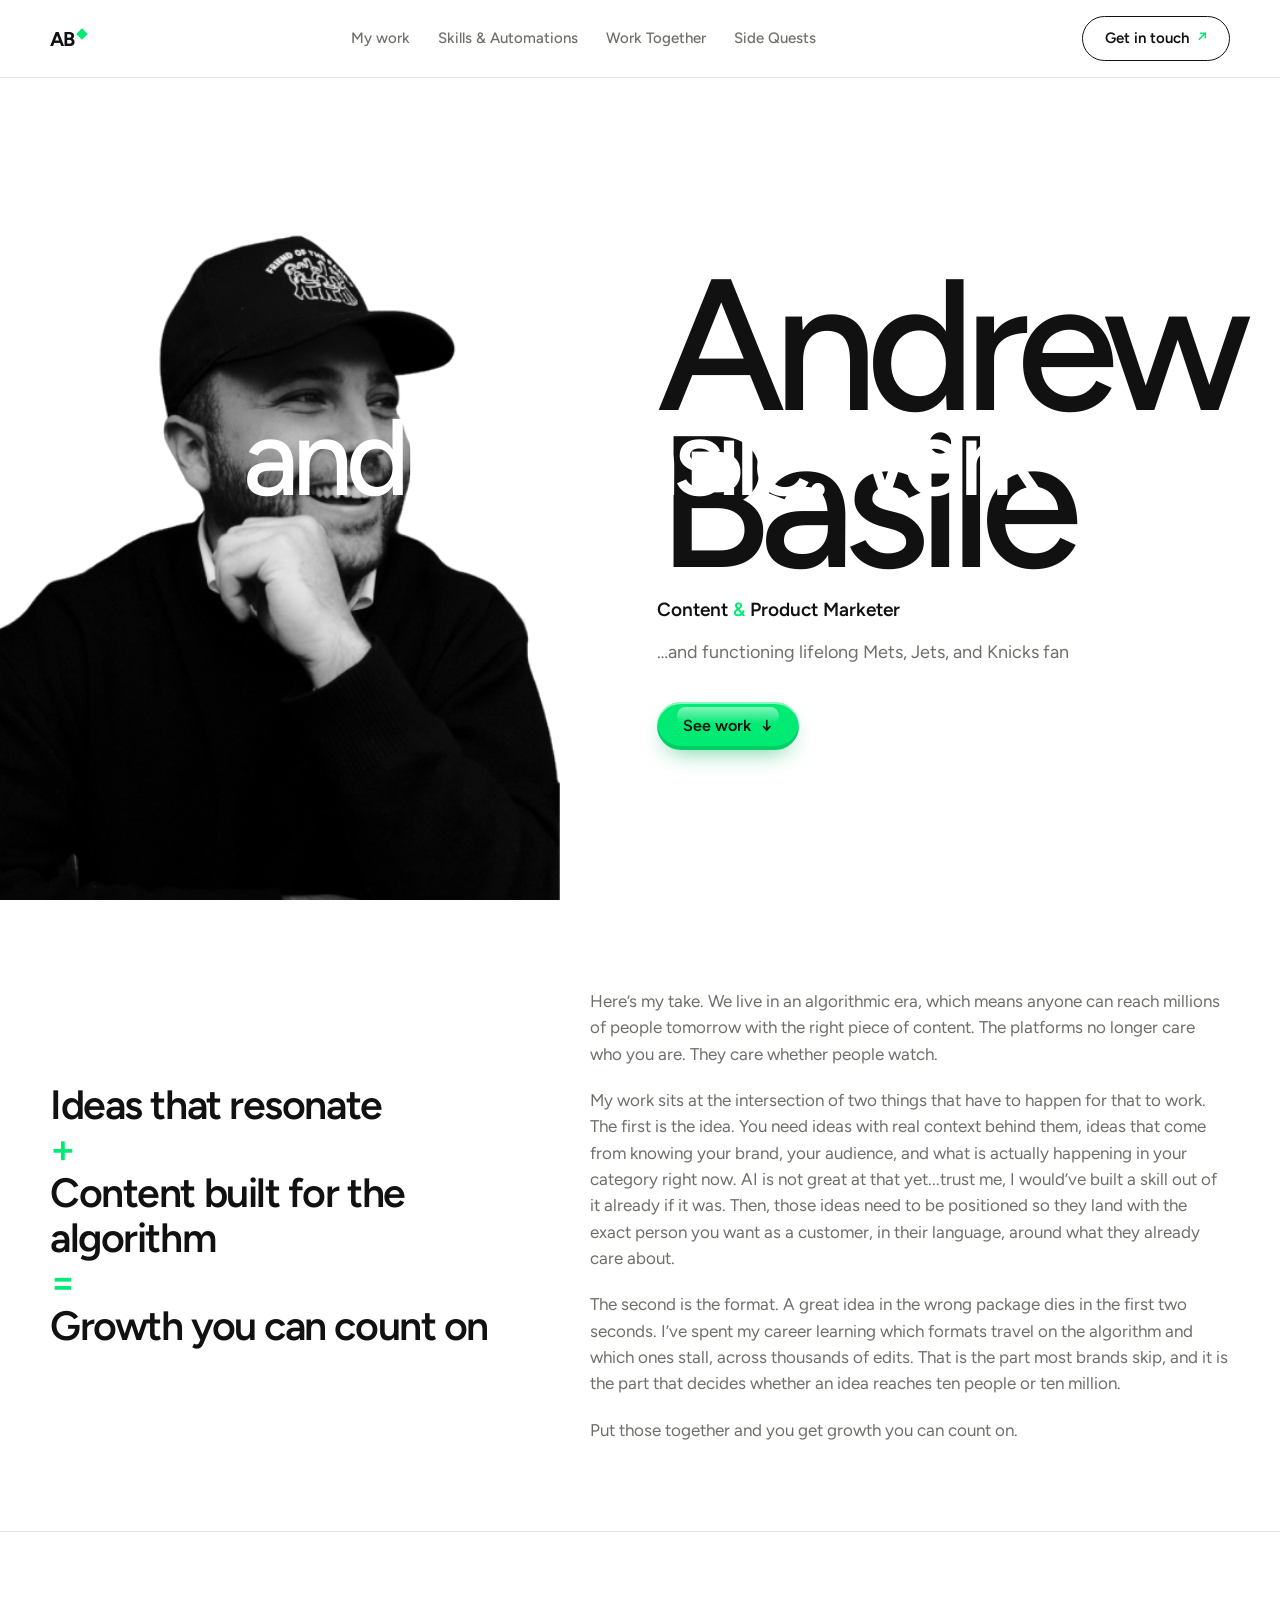
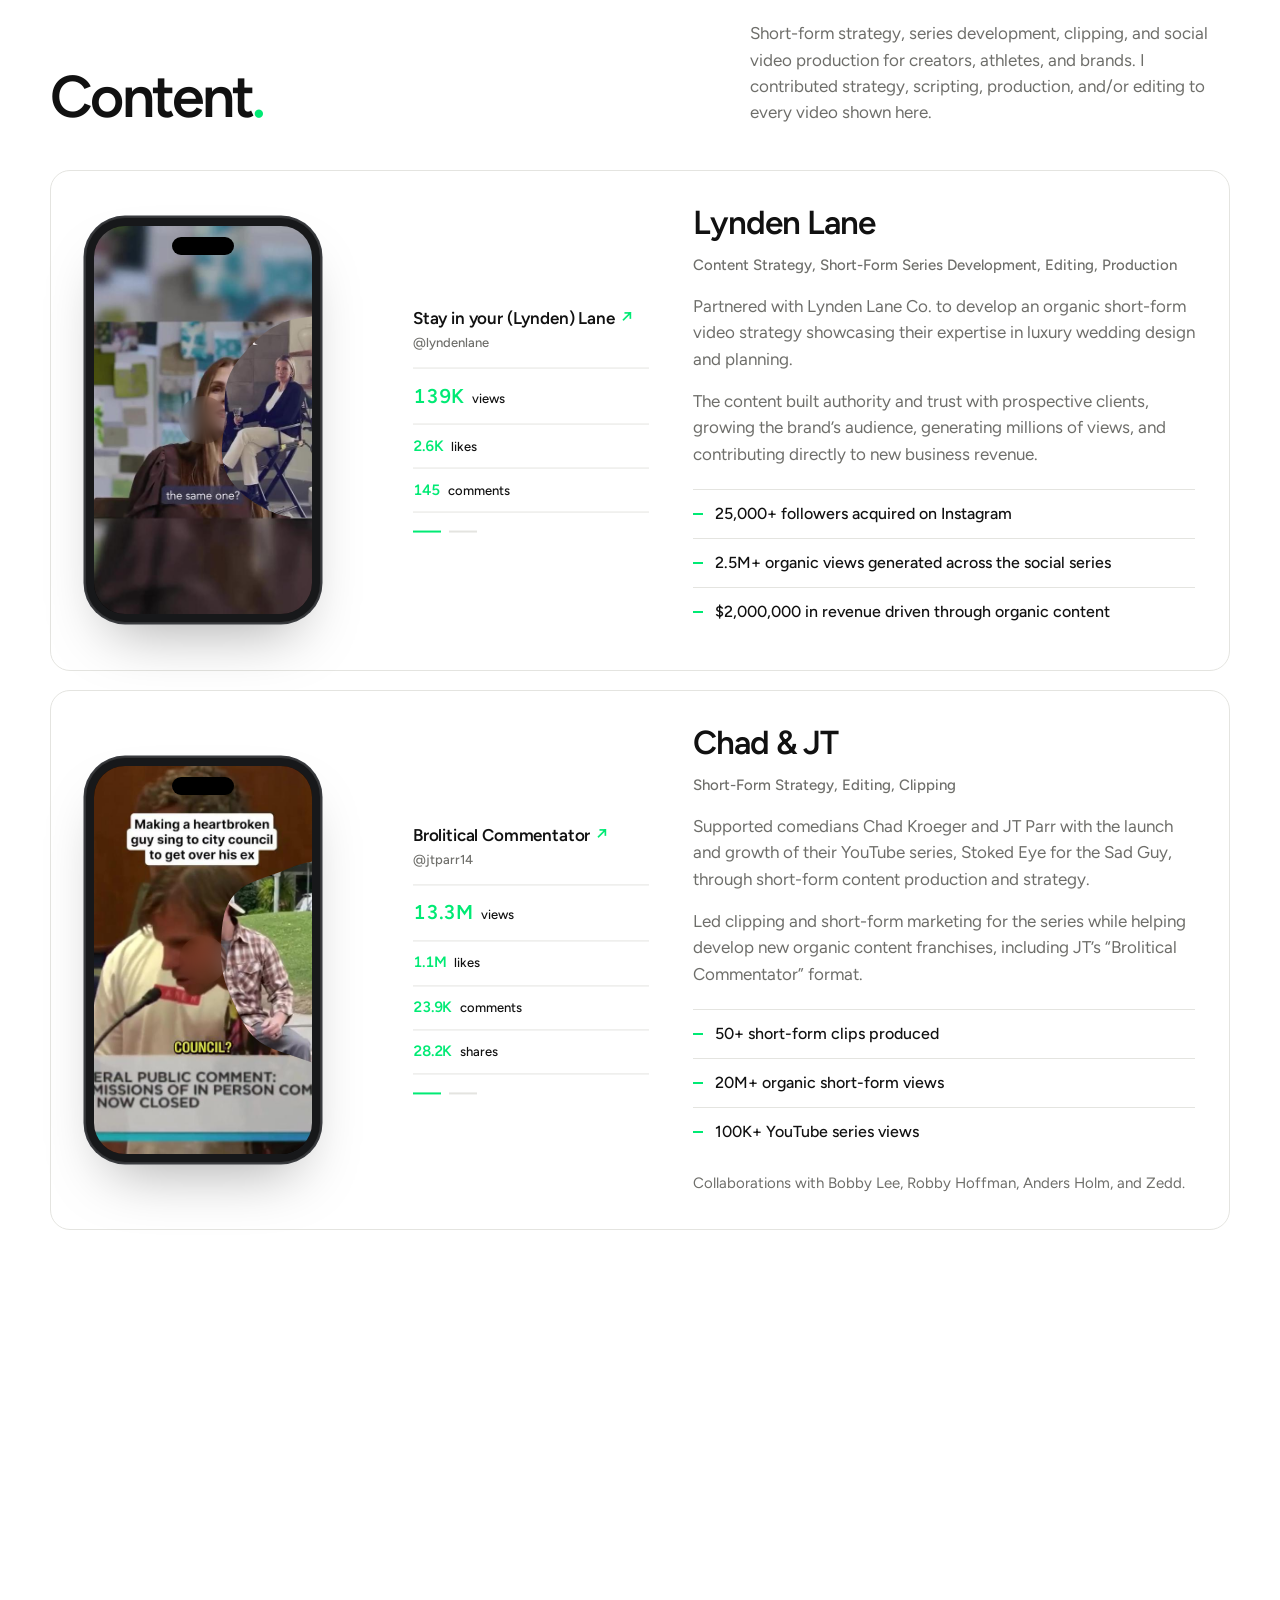
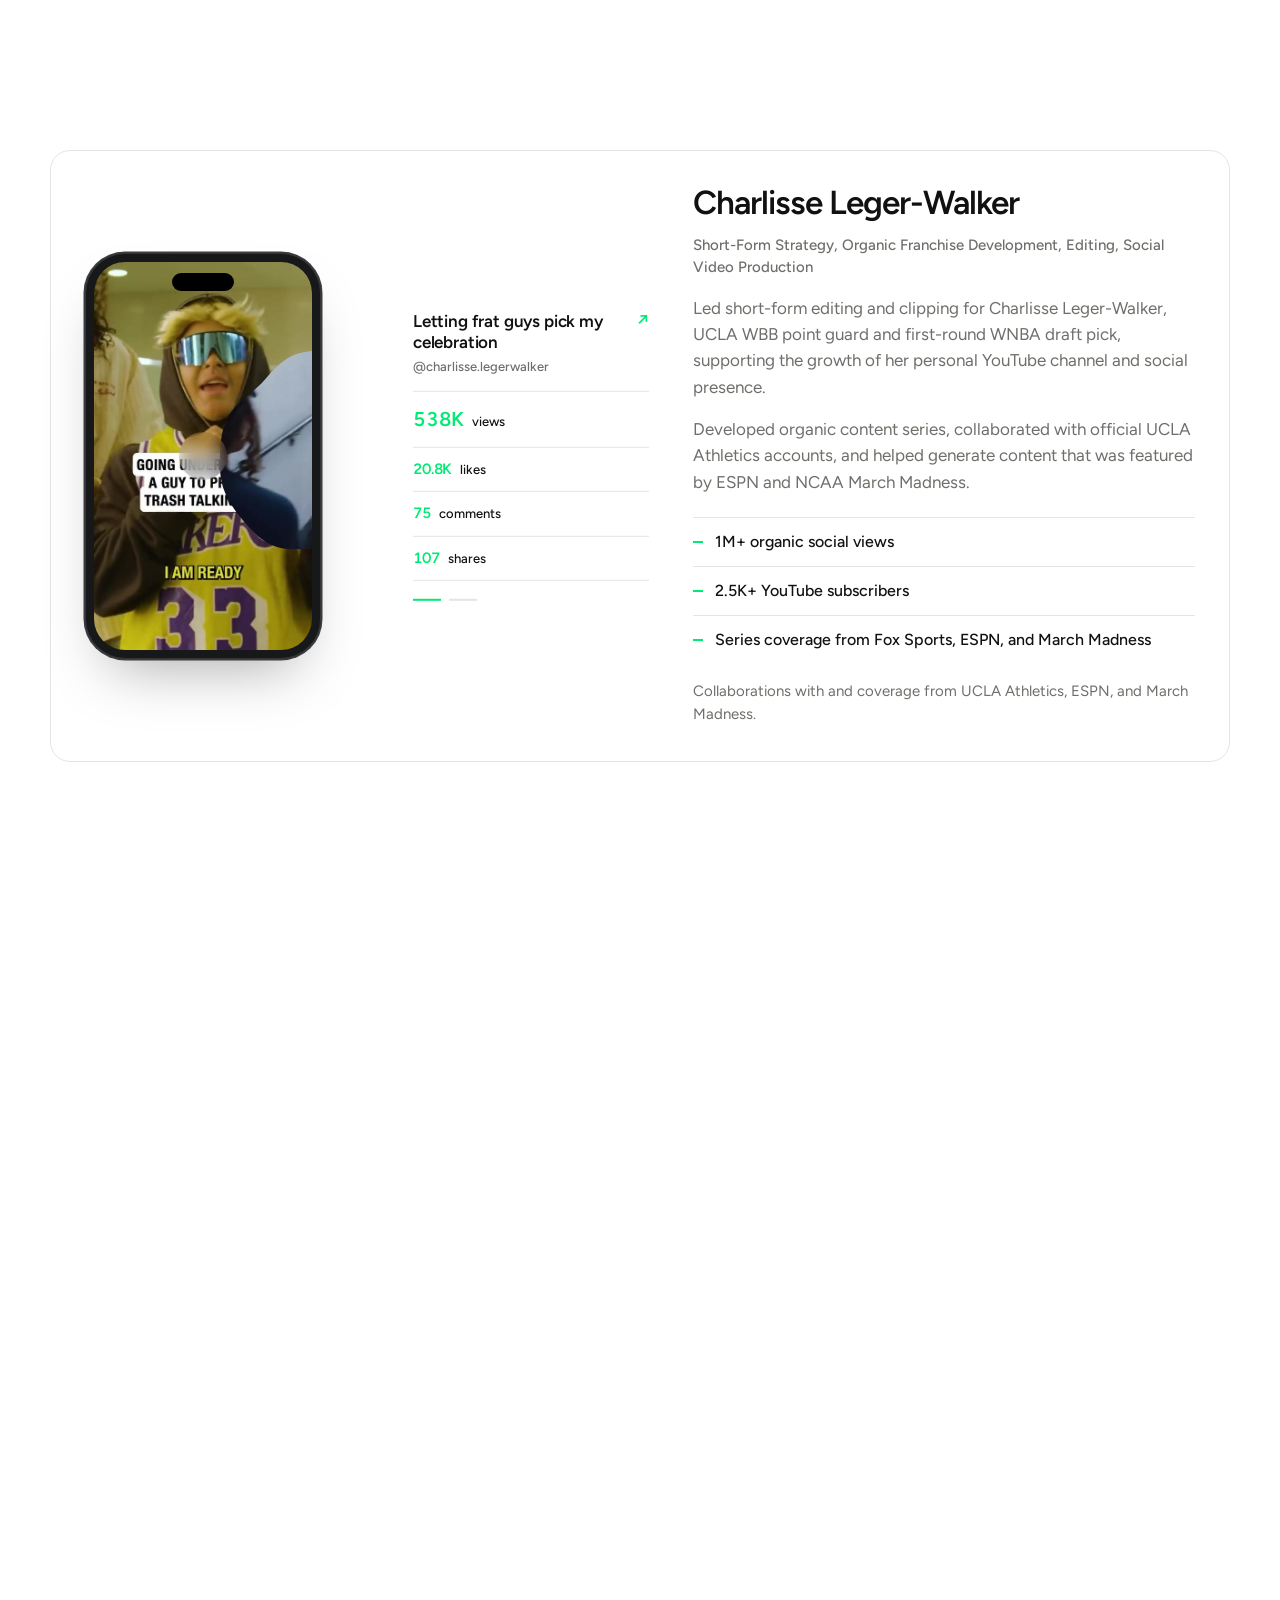
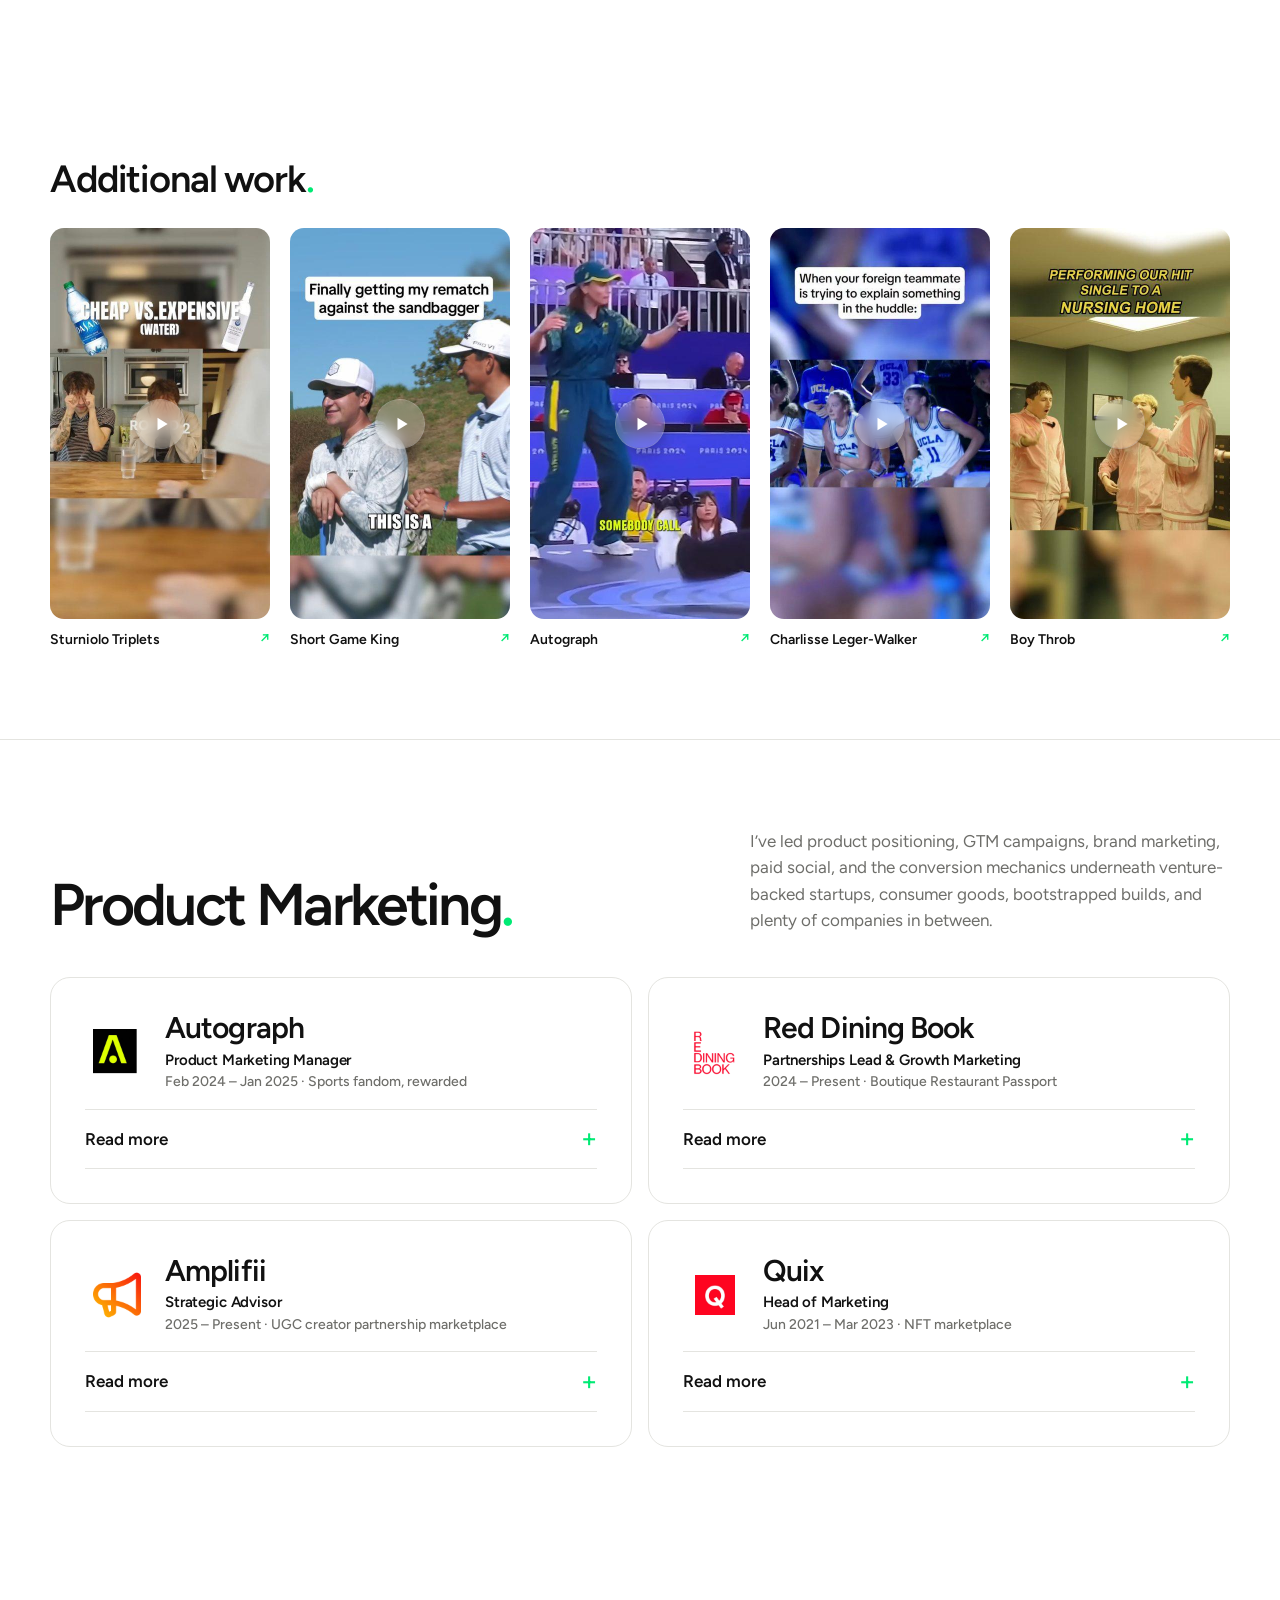
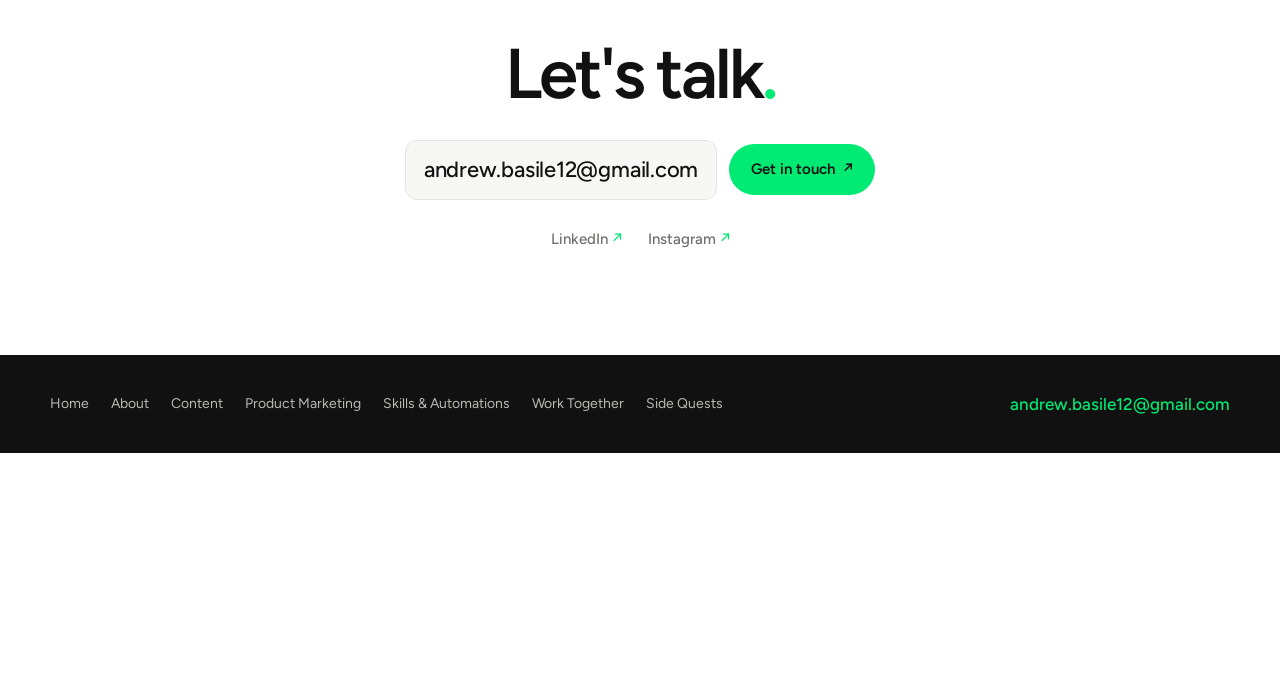
==== commit 2f09ddee: "Card subtitle updates and remove small hint lines" ====
--- a/index.html
+++ b/index.html
@@ -594,7 +594,7 @@
     </div>
     <div class="pm-grid">
       <article class="card copy">
-        <div class="titlerow"><div class="logo"><img src="assets/logo-autograph.png" alt="" loading="lazy" decoding="async"></div><div><h3>Autograph</h3><p class="sub"><b>Product Marketing Manager</b><span>Feb 2024 – Jan 2025</span></p></div></div>
+        <div class="titlerow"><div class="logo"><img src="assets/logo-autograph.png" alt="" loading="lazy" decoding="async"></div><div><h3>Autograph</h3><p class="sub"><b>Product Marketing Manager</b><span>Feb 2024 – Jan 2025 · Sports fandom, rewarded</span></p></div></div>
         <details class="disc desk"><summary>Read more</summary><div class="inner">
         <p class="services">Go-to-Market, Growth Campaigns, Product Marketing, Organic Social</p>
         <p>Product marketing at Autograph, Tom Brady’s a16z-backed company. Spearheaded go-to-market strategy for three league launches (NBA, MLB, NFL) and two major feature releases, and ran the $1.2M annual marketing budget and a $50K paid social agency account.</p>
@@ -609,7 +609,7 @@
         </div></details>
       </article>
       <article class="card copy">
-        <div class="titlerow"><div class="logo"><img src="assets/logo-rdb.png" alt="" loading="lazy" decoding="async"></div><div><h3>Red Dining Book</h3><p class="sub"><b>Partnerships Lead &amp; Growth Marketing</b><span>2024 – Present · Restaurant guidebook</span></p></div></div>
+        <div class="titlerow"><div class="logo"><img src="assets/logo-rdb.png" alt="" loading="lazy" decoding="async"></div><div><h3>Red Dining Book</h3><p class="sub"><b>Partnerships Lead &amp; Growth Marketing</b><span>2024 – Present · Boutique Restaurant Passport</span></p></div></div>
         <details class="disc desk"><summary>Read more</summary><div class="inner">
         <p class="services">Marketing Strategy, Paid Social Content, Market Launch Campaign</p>
         <p>Led the expansion of the Red Dining Book, a boutique restaurant guidebook, from Los Angeles to New York City, working as the marketing partner across content and distribution for the NYC edition. We are about to launch the second NYC edition and the inaugural San Francisco edition in November 2026.</p>
@@ -626,7 +626,7 @@
     </div>
     <div class="pm-grid" id="partnerships">
       <article class="card copy">
-        <div class="titlerow"><div class="logo"><img src="assets/logo-amplifii.png" alt="" loading="lazy" decoding="async"></div><div><h3>Amplifii</h3><p class="sub"><b>Strategic Advisor</b><span>UGC creator partnership marketplace</span></p></div></div>
+        <div class="titlerow"><div class="logo"><img src="assets/logo-amplifii.png" alt="" loading="lazy" decoding="async"></div><div><h3>Amplifii</h3><p class="sub"><b>Strategic Advisor</b><span>2025 – Present · UGC creator partnership marketplace</span></p></div></div>
         <details class="disc desk"><summary>Read more</summary><div class="inner">
         <p>Amplifii is a creator marketing platform where brands post a brief and a reward pool, and hundreds of creators pick it up and post across Instagram, TikTok, YouTube, and X. I advise the founding team on partnerships and product marketing.</p>
         <p>Most of the work is opening doors: brokering strategic partnerships with brands, agencies, and creator networks that bring supply and demand onto the marketplace. The rest is product input, using what I have learned running UGC partnerships for clients to help the team shape features that creators and brand managers actually want to use, and then helping tell the story of those features once they ship.</p>
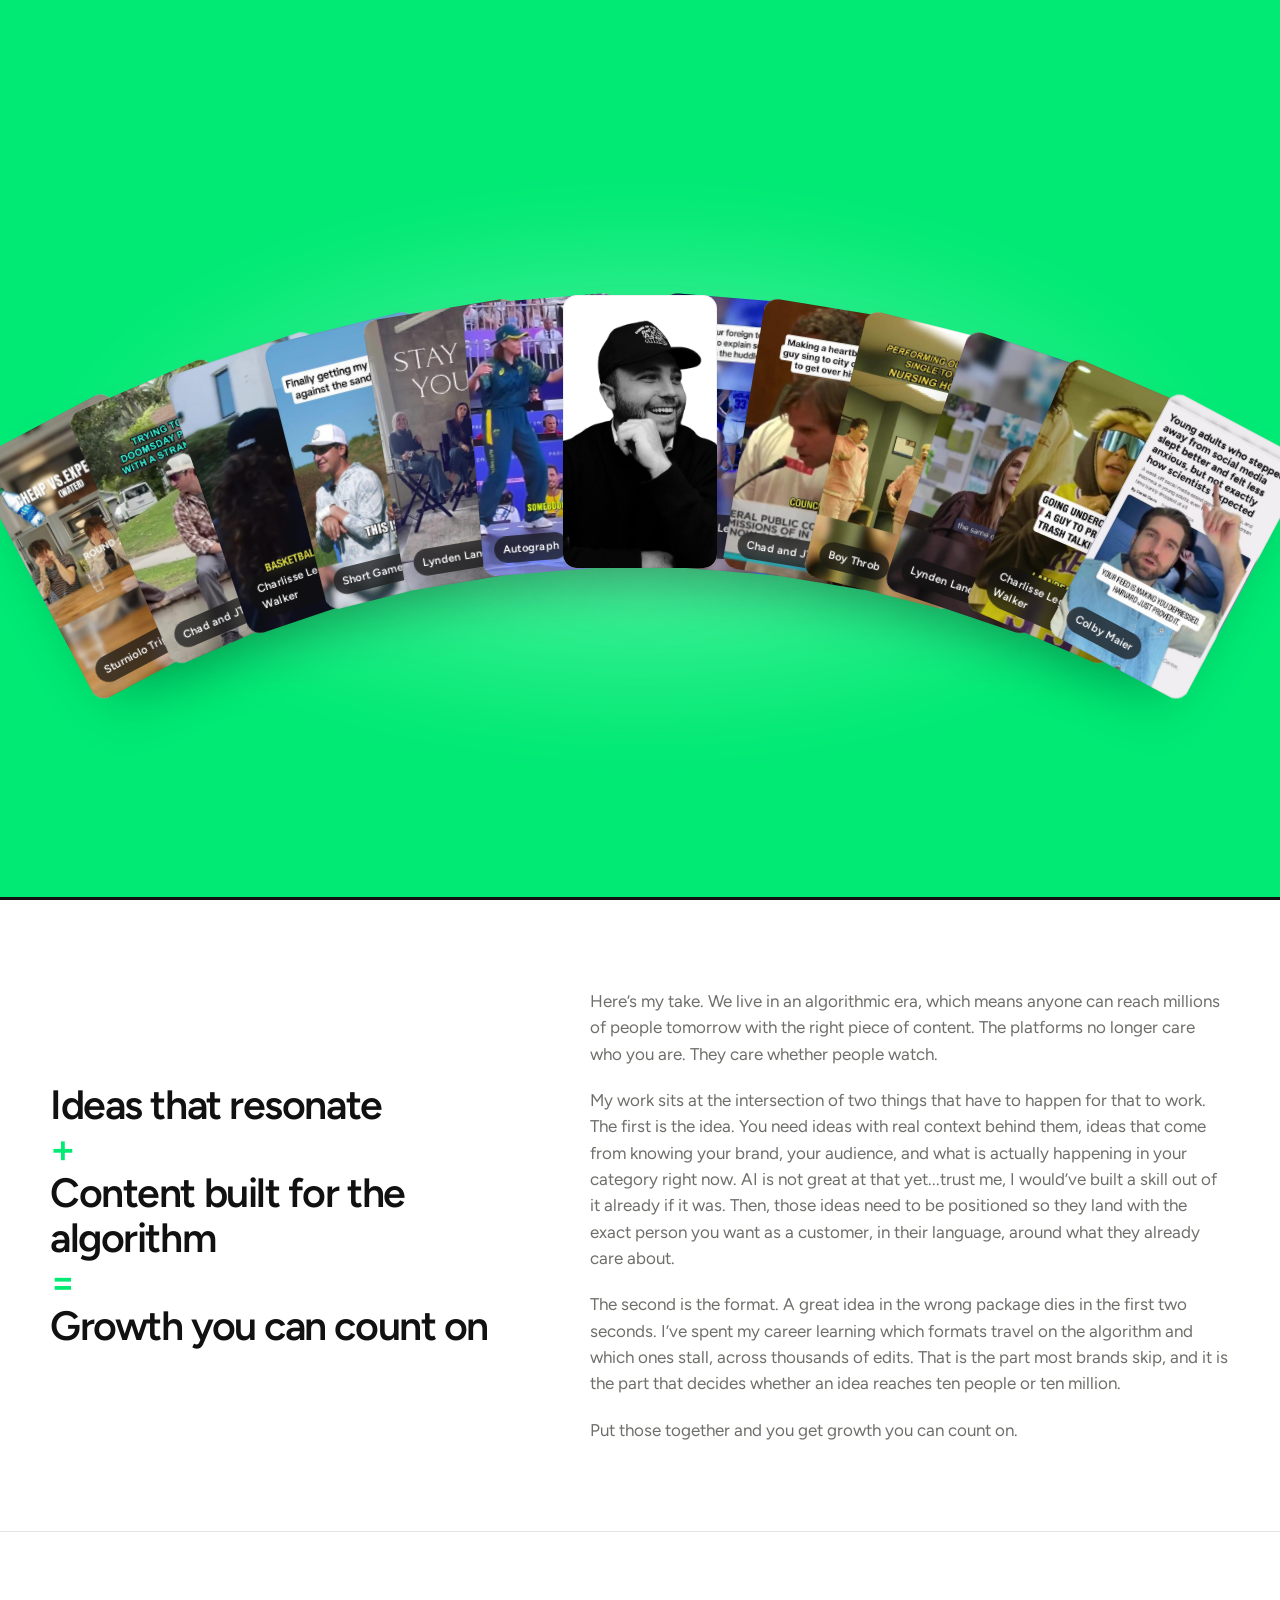
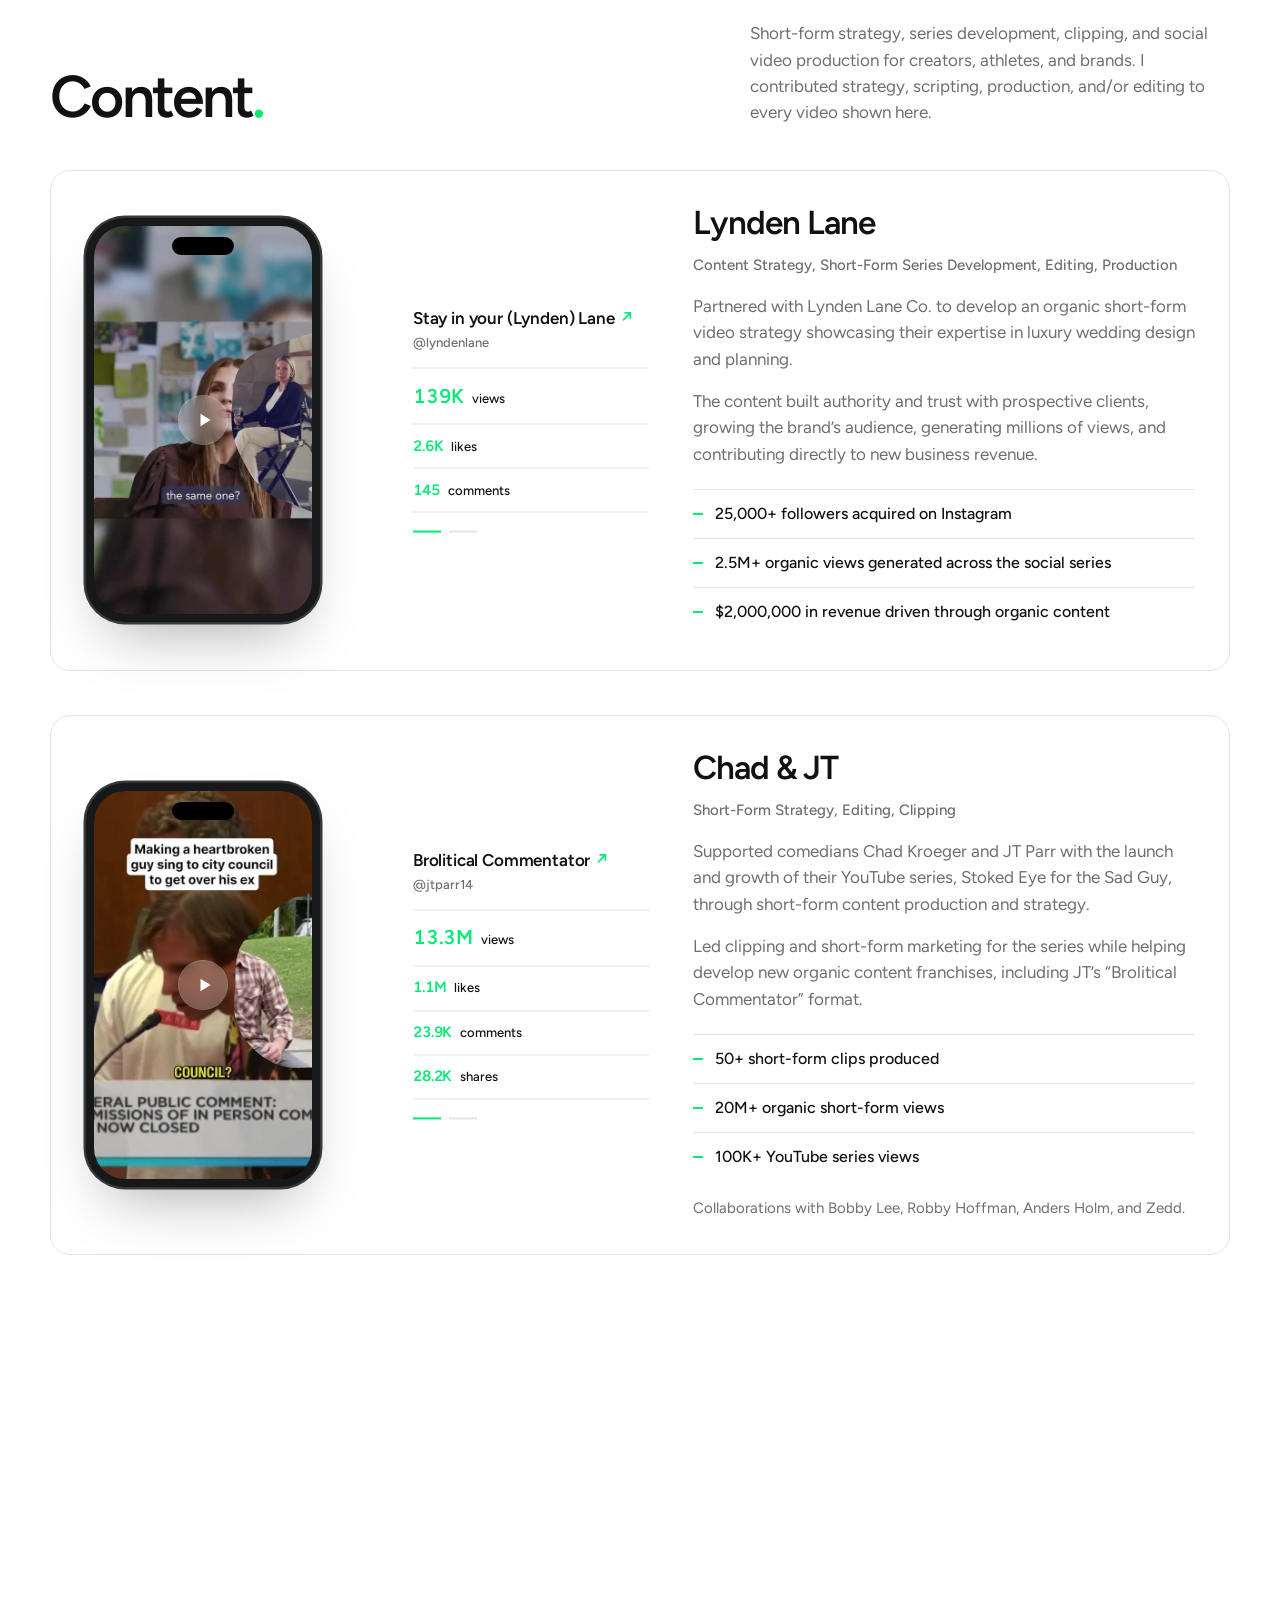
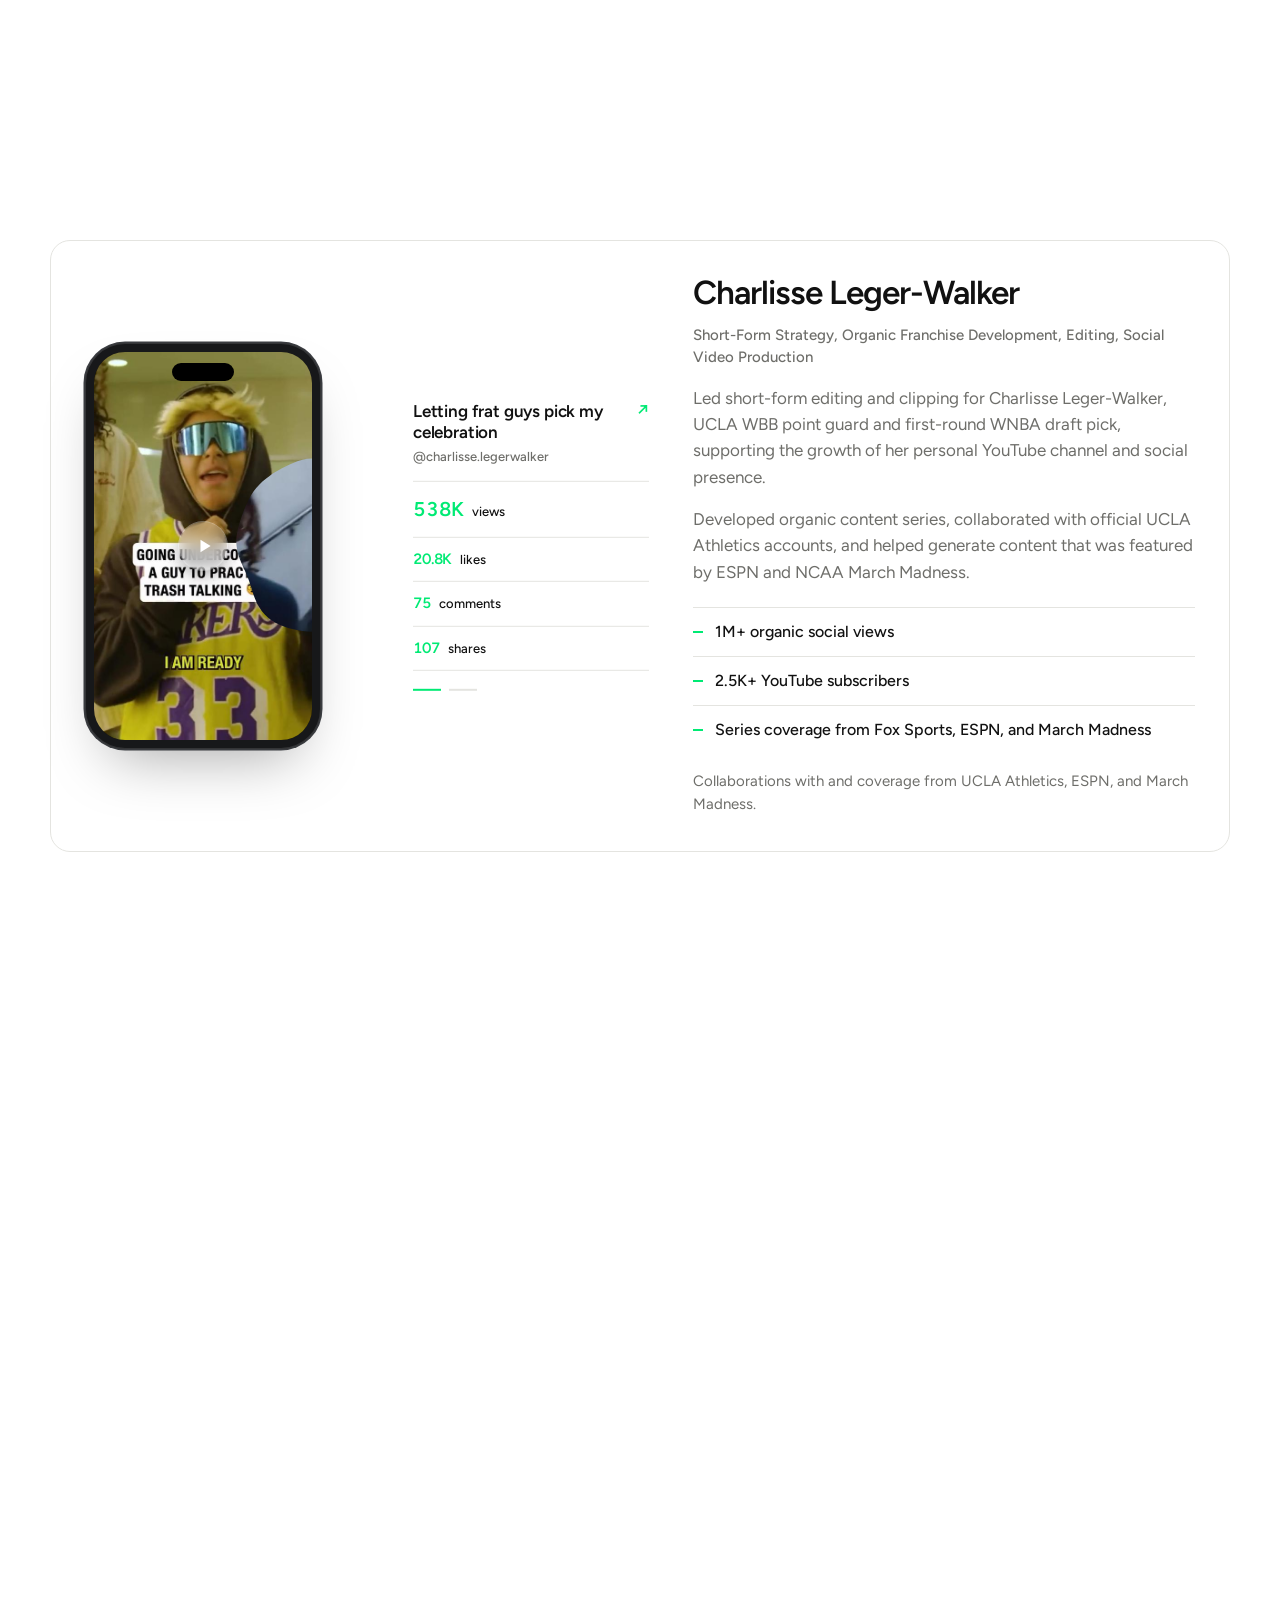
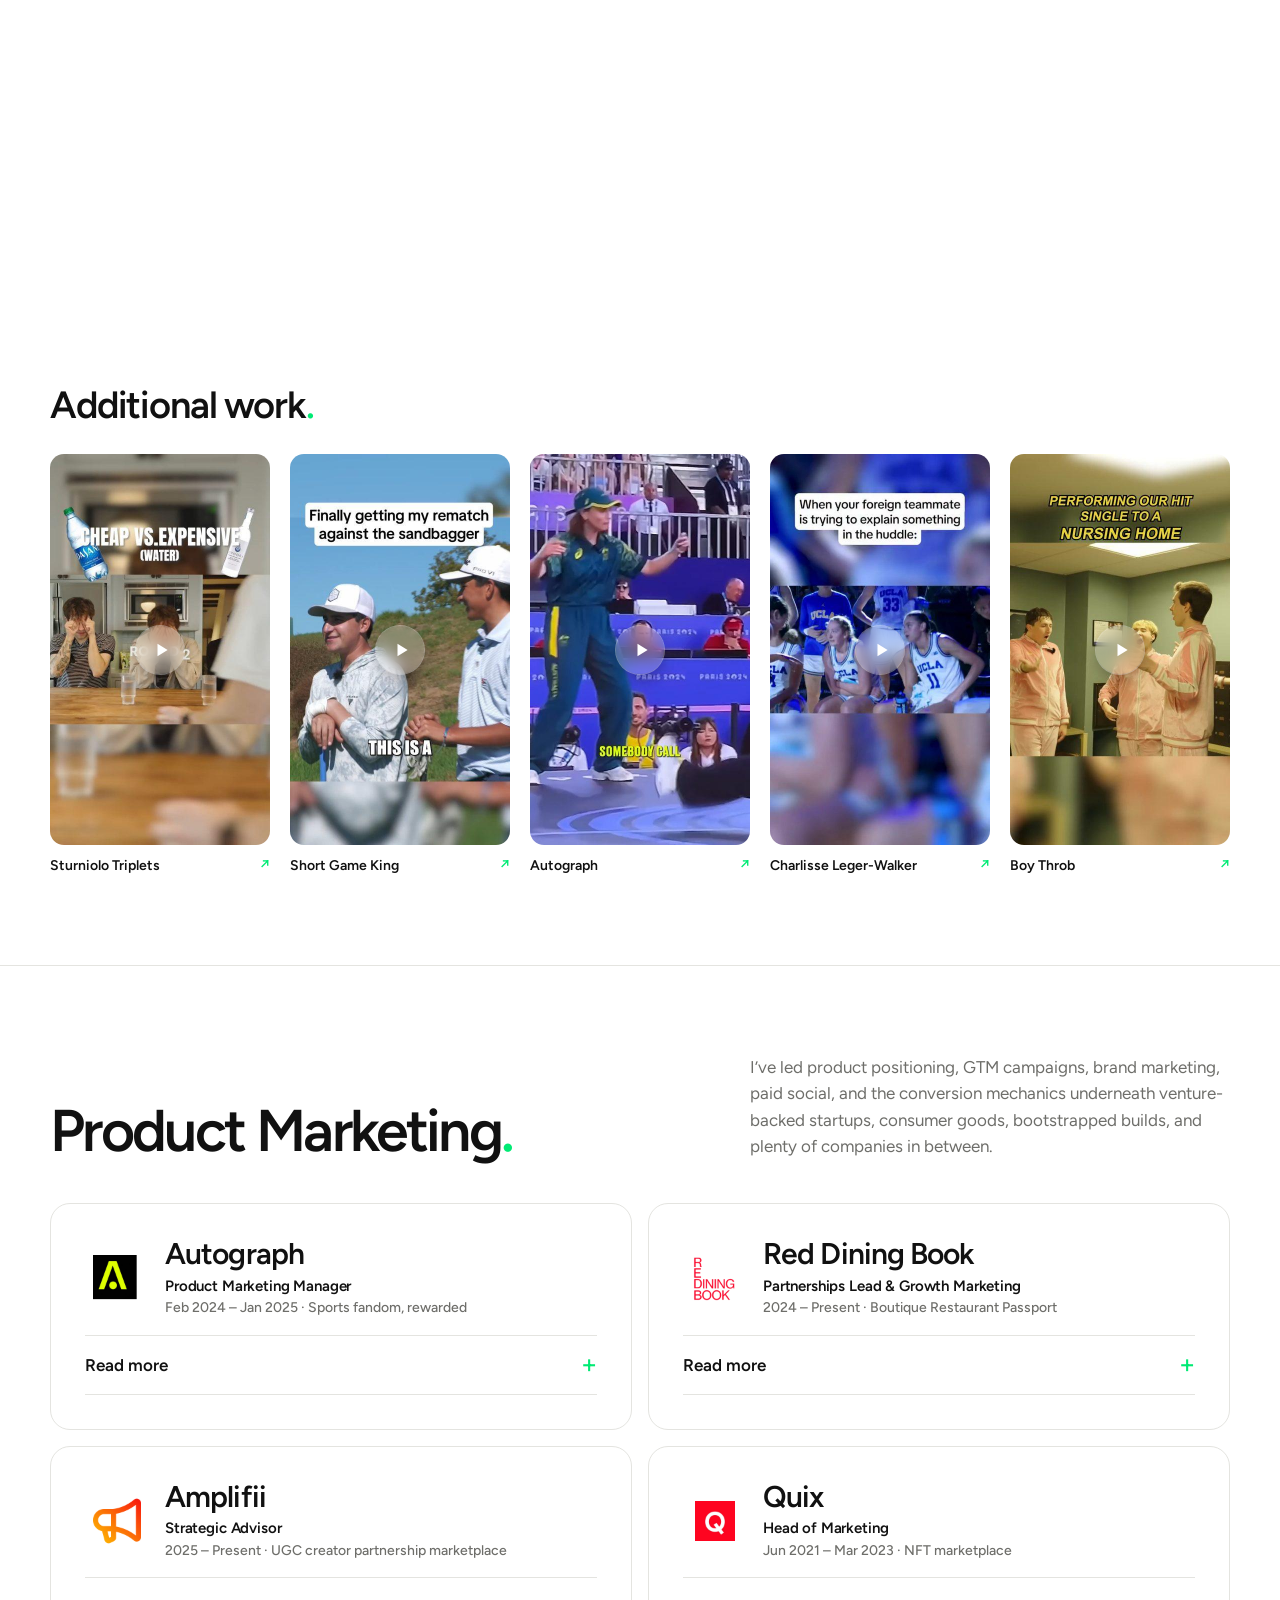
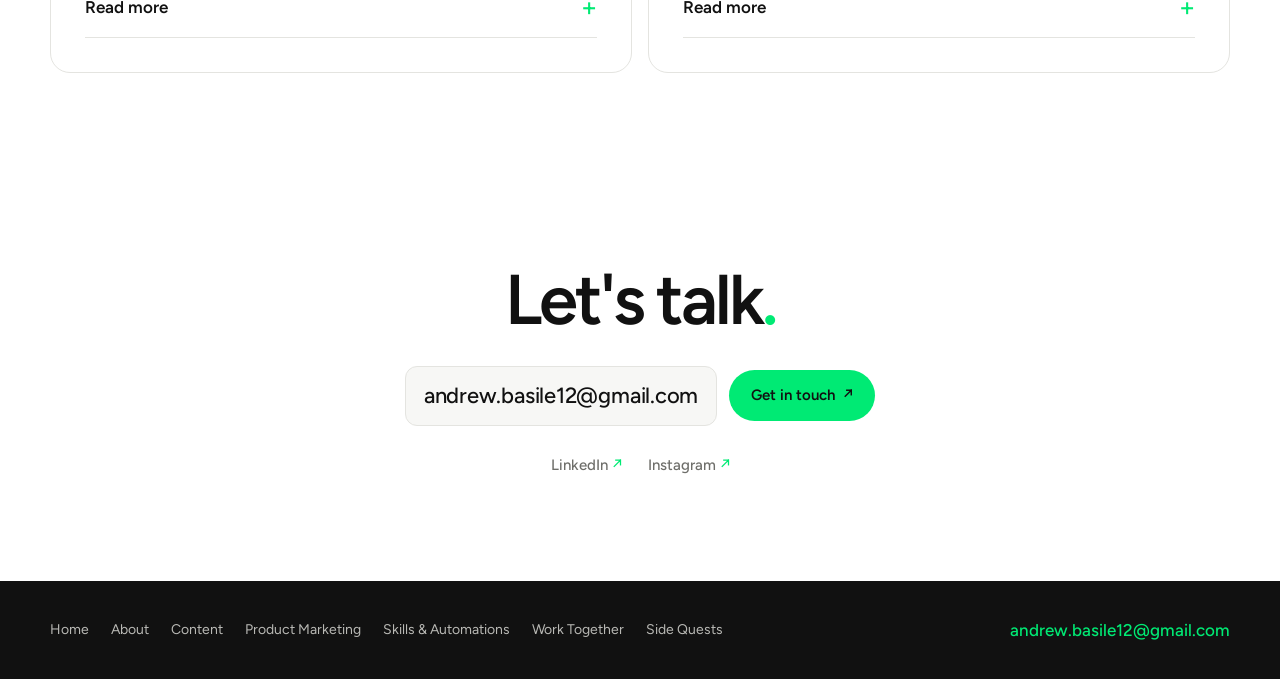
==== commit 8384afc2: "Calendly booking link, connector logos on skill cards, hero fan line" ====
--- a/index.html
+++ b/index.html
@@ -541,7 +541,7 @@
       <div>
         <h1>Andrew<br>Basile</h1>
         <p class="role">Content <span class="g">&amp;</span> Product Marketer</p>
-        <p class="lede">…and functioning lifelong Mets, Jets, and Knicks fan</p>
+        <p class="lede">…and functioning Mets, Jets, and Knicks fan</p>
       </div>
       <div><a class="btn fill jelly" href="#content"><span class="jl">See work</span><span class="ja" aria-hidden="true">↓</span></a></div>
     </div>
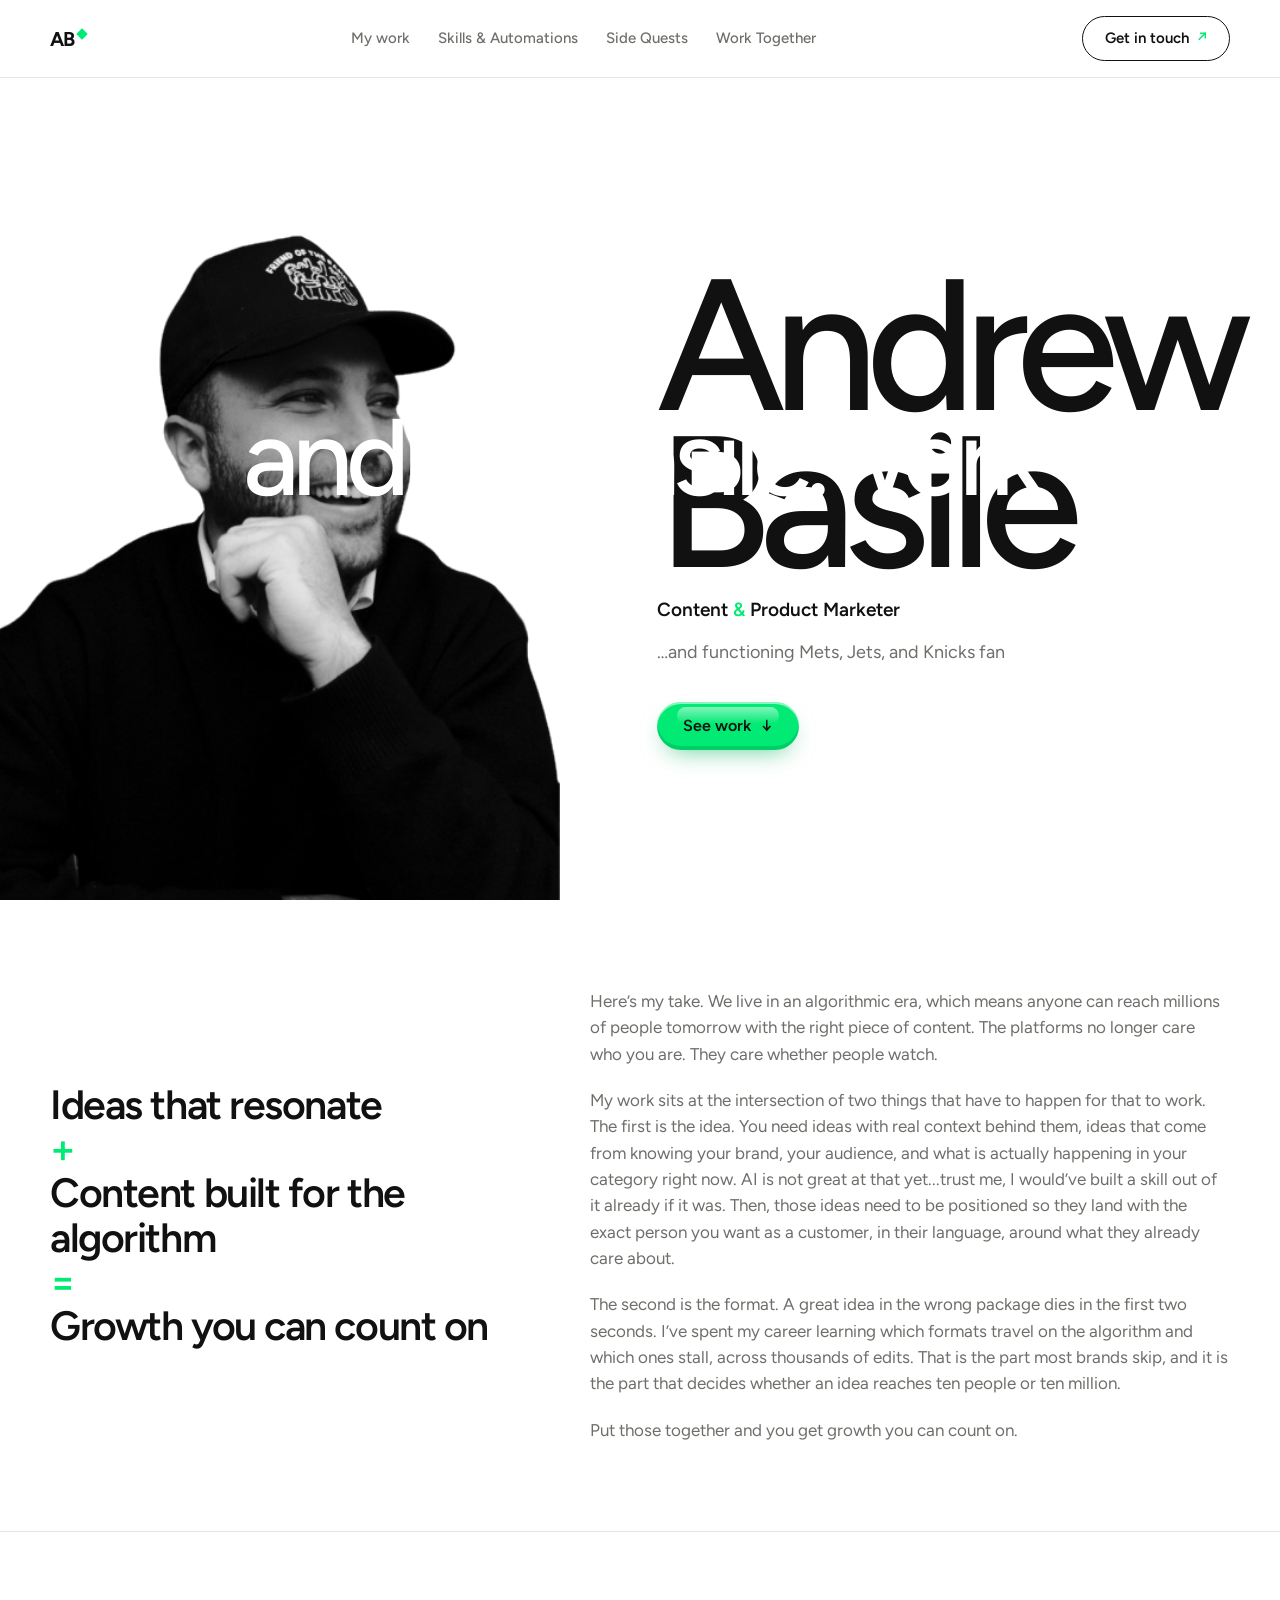
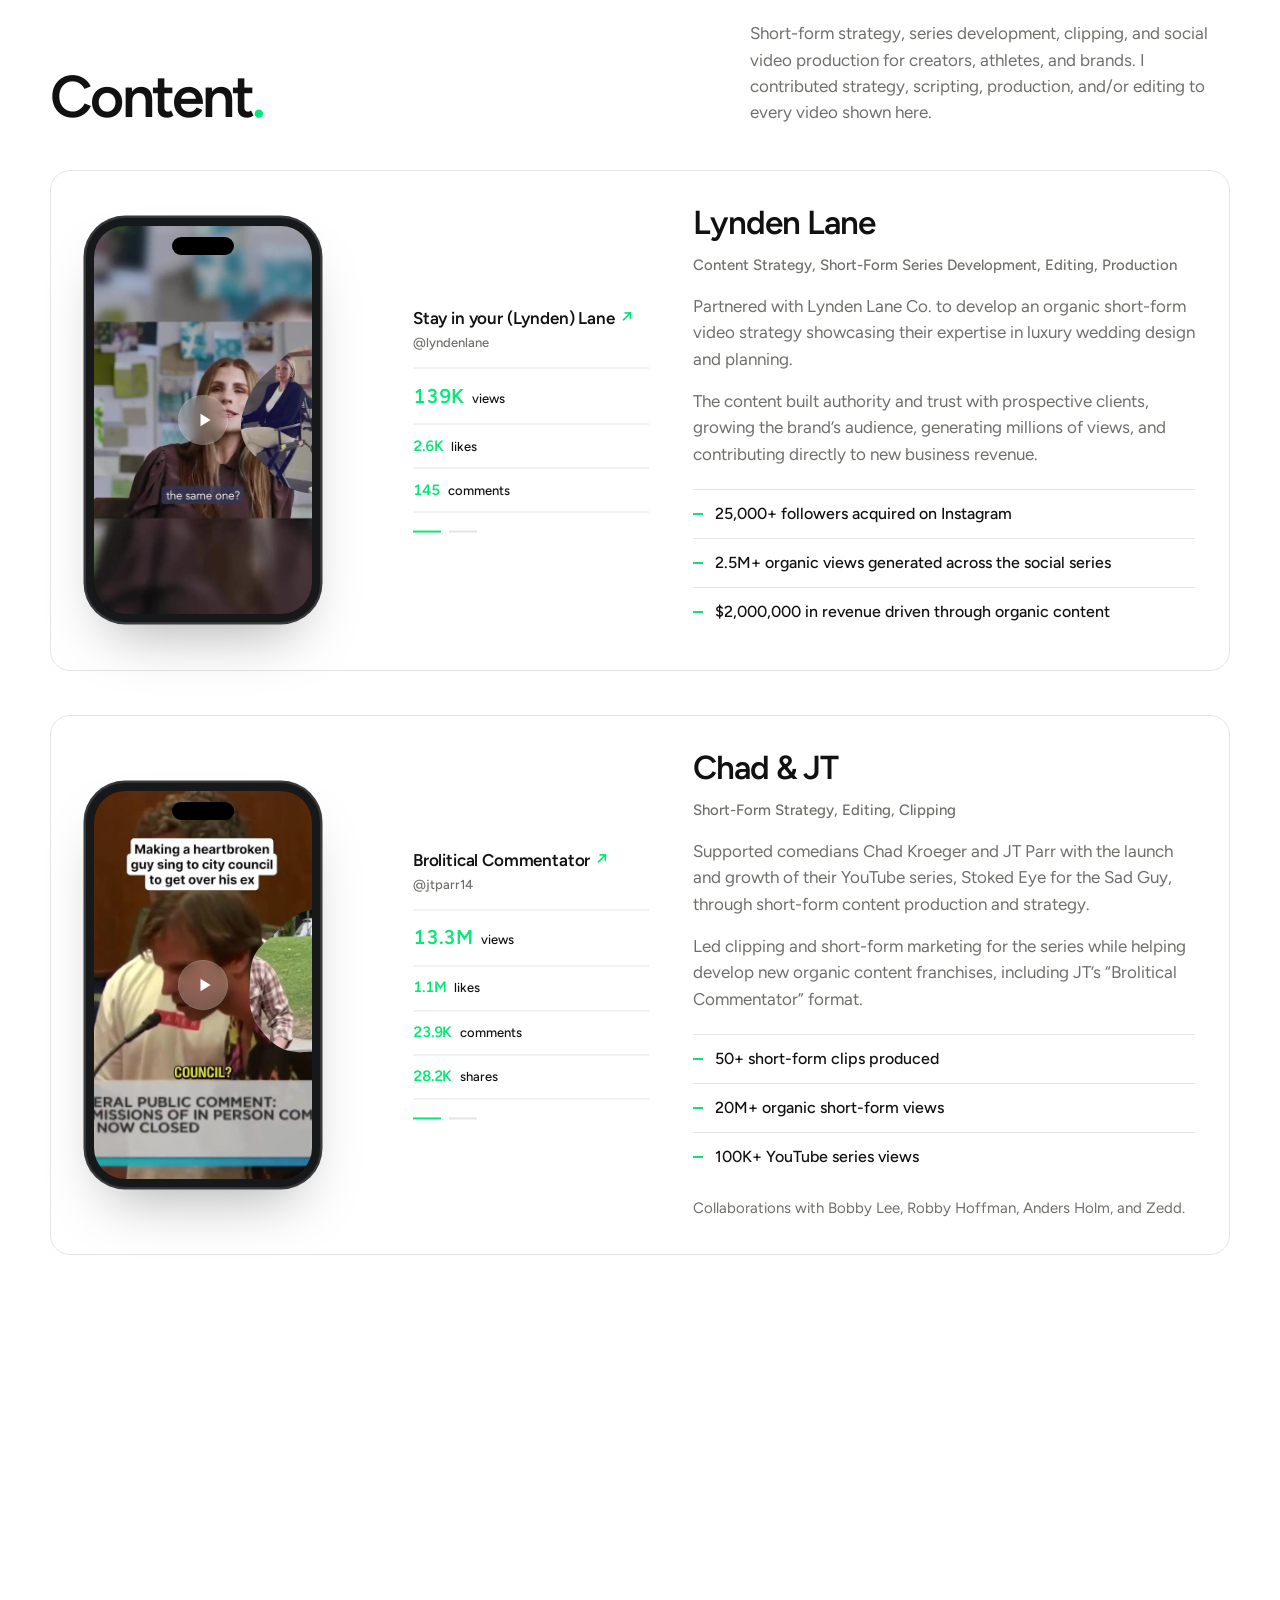
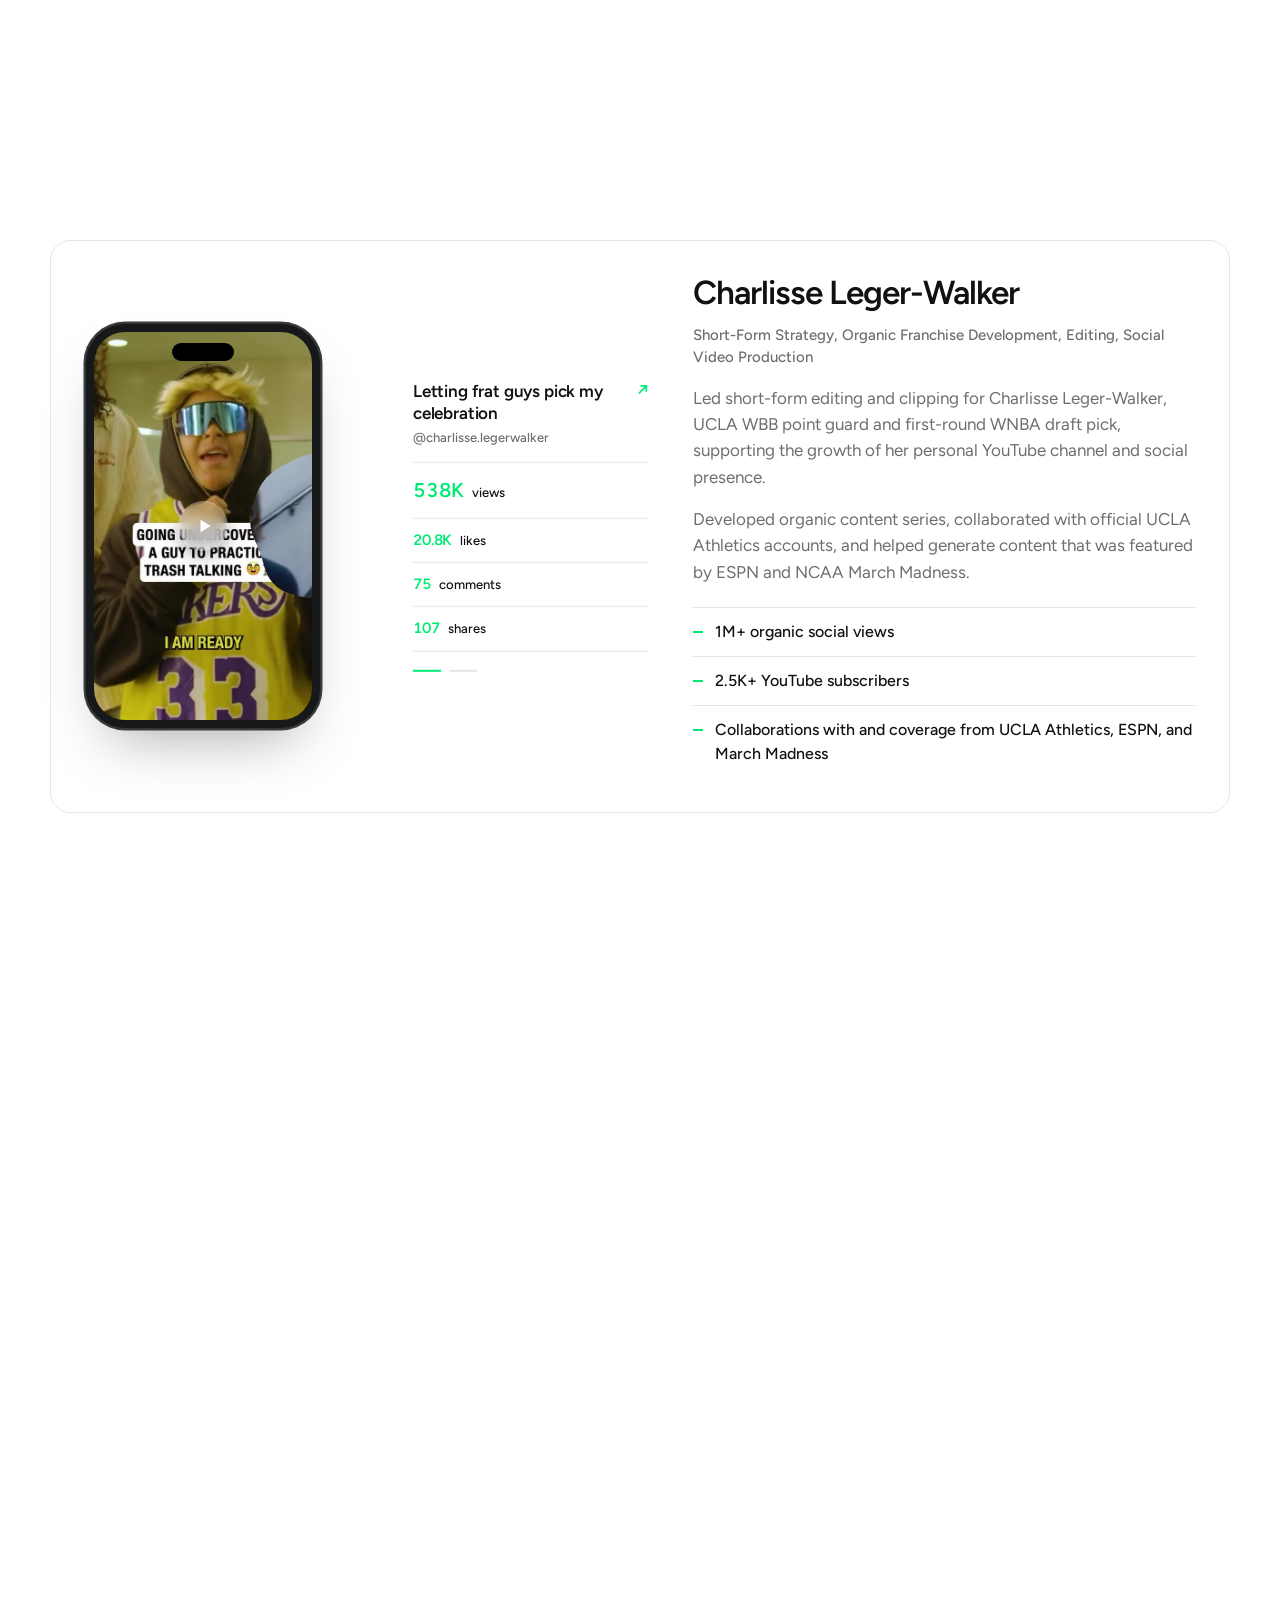
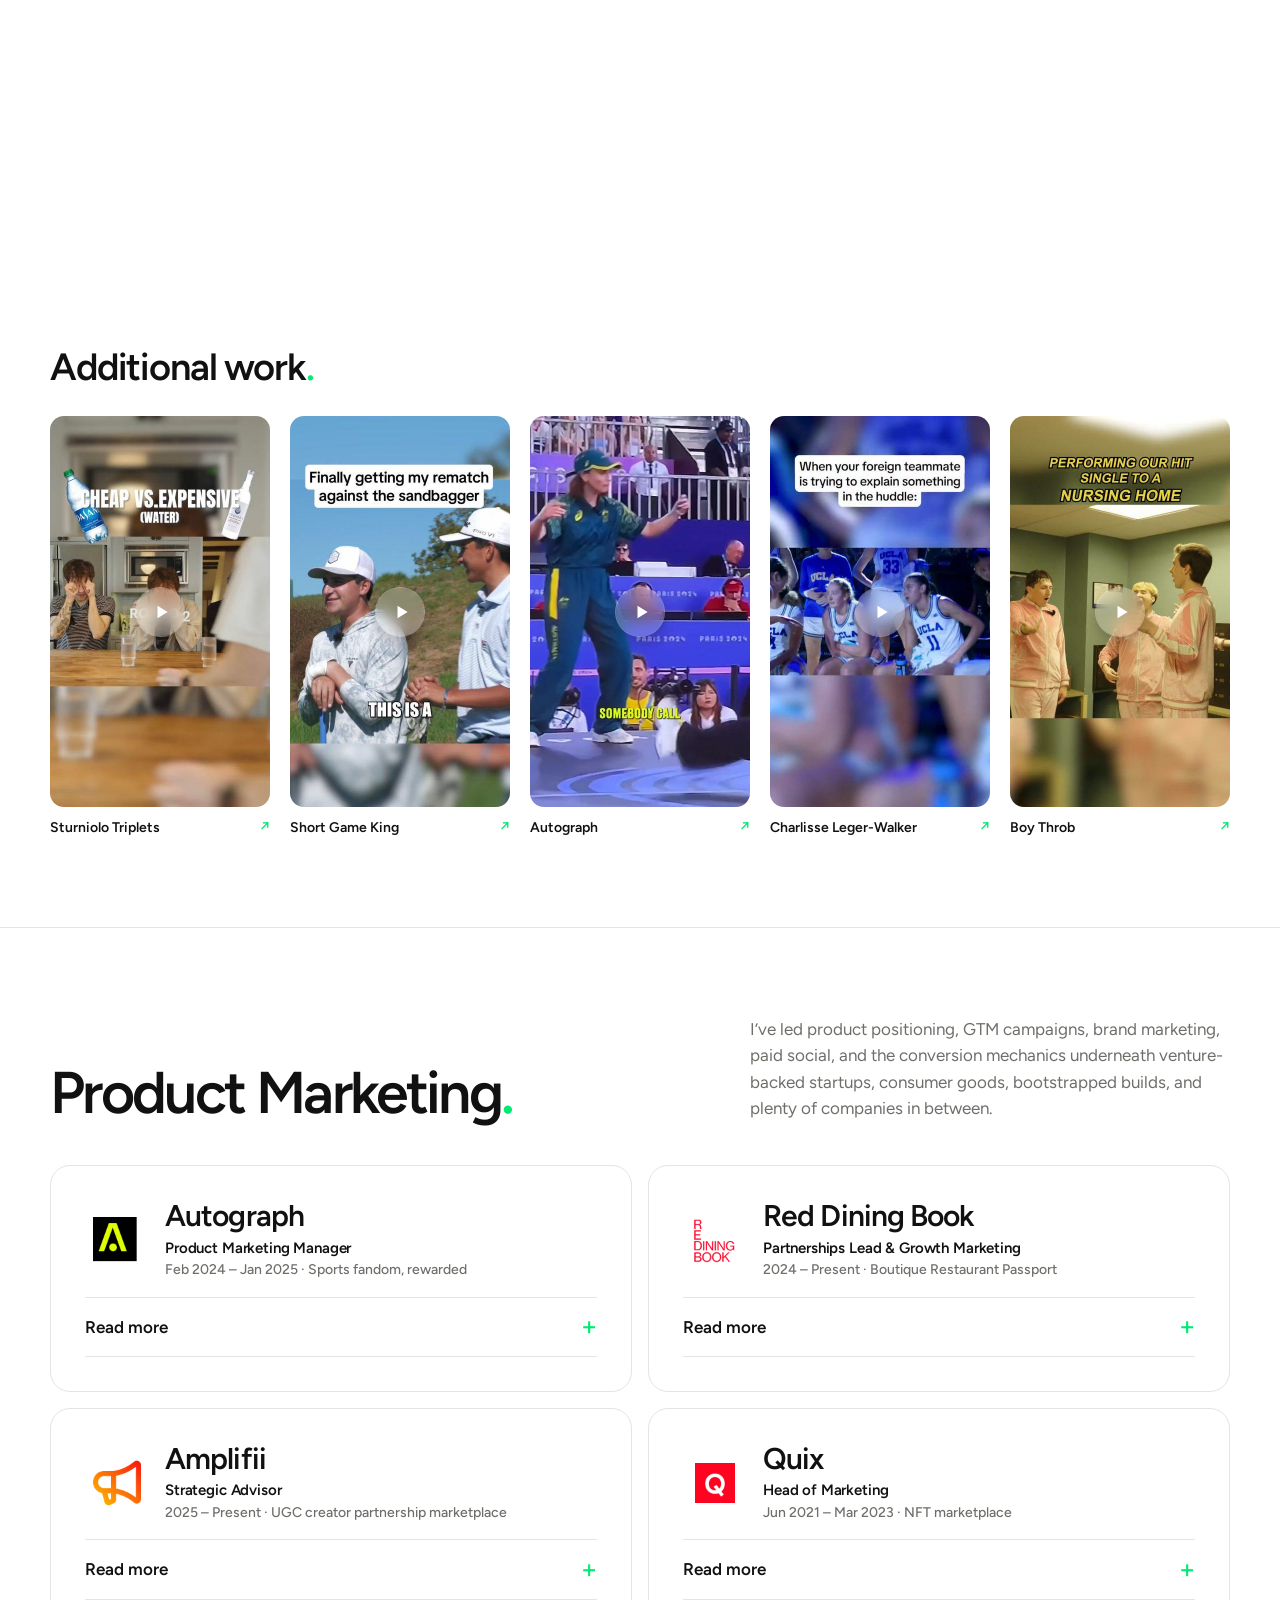
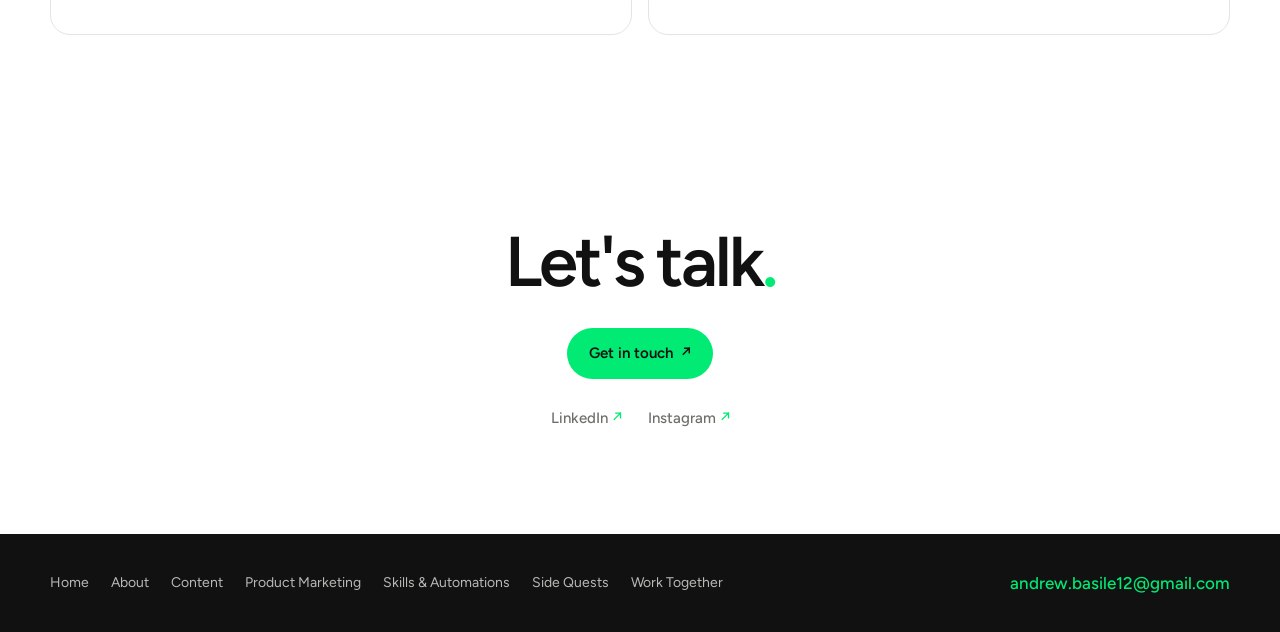
==== commit d7f422c7: "New contact form fields, social links, Side Quests before Work Together, Charlisse bullet, simpler c" ====
--- a/index.html
+++ b/index.html
@@ -519,7 +519,7 @@
   <div class="wrap">
     <a class="mark" href="/">AB<i></i></a>
     <nav class="links">
-      <a href="#content">My work</a><a href="/skills/">Skills &amp; Automations</a><a href="/worktogether/">Work Together</a><a href="/sidequests/">Side Quests</a>
+      <a href="#content">My work</a><a href="/skills/">Skills &amp; Automations</a><a href="/sidequests/">Side Quests</a><a href="/worktogether/">Work Together</a>
     </nav>
     <div class="navr">
       <a class="btn line" href="#contact" data-contact>Get in touch <span class="g">↗</span></a>
@@ -528,7 +528,7 @@
   </div>
   <div class="navmenu" id="menu"><div class="wrap">
     <nav>
-      <a href="#content">My work</a><a href="/skills/">Skills &amp; Automations</a><a href="/worktogether/">Work Together</a><a href="/sidequests/">Side Quests</a>
+      <a href="#content">My work</a><a href="/skills/">Skills &amp; Automations</a><a href="/sidequests/">Side Quests</a><a href="/worktogether/">Work Together</a>
     </nav>
     <a class="btn fill" href="#contact" data-contact>Get in touch <span class="g">↗</span></a>
   </div></div>
@@ -657,13 +657,13 @@
 
 <section class="contact wrap" id="contact">
   <h2>Let's talk<span class="g">.</span></h2>
-  <div class="email"><code id="email">andrew.basile12@gmail.com</code><button class="btn fill" type="button" data-contact>Get in touch <span>↗</span></button></div>
-  <div class="socials"><a href="https://www.linkedin.com/" target="_blank" rel="noopener">LinkedIn <span class="g">↗</span></a><a href="https://www.instagram.com/" target="_blank" rel="noopener">Instagram <span class="g">↗</span></a></div>
+  <div class="email"><button class="btn fill" type="button" data-contact>Get in touch <span>↗</span></button></div>
+  <div class="socials"><a href="https://www.linkedin.com/in/andrew-basile-0a9858a2/?skipRedirect=true" target="_blank" rel="noopener">LinkedIn <span class="g">↗</span></a><a href="https://www.instagram.com/drebasile/" target="_blank" rel="noopener">Instagram <span class="g">↗</span></a></div>
 </section>
 
 <footer class="footer">
   <div class="wrap">
-    <nav><a href="/">Home</a><a href="#about">About</a><a href="#content">Content</a><a href="#product-marketing">Product Marketing</a><a href="/skills/">Skills &amp; Automations</a><a href="/worktogether/">Work Together</a><a href="/sidequests/">Side Quests</a></nav>
+    <nav><a href="/">Home</a><a href="#about">About</a><a href="#content">Content</a><a href="#product-marketing">Product Marketing</a><a href="/skills/">Skills &amp; Automations</a><a href="/sidequests/">Side Quests</a><a href="/worktogether/">Work Together</a></nav>
     <a class="mail" href="#contact">andrew.basile12@gmail.com</a>
   </div>
 </footer>
@@ -686,7 +686,7 @@
          {title:'Nolan @ City Council',img:'assets/chadjt-2.jpg',video:'assets/chadjt-2.mp4',handle:'@chadgoesdeep',url:'https://www.instagram.com/chadgoesdeep/reel/DTqUzswEYJ-/',stats:[['581K','views'],['13.4K','likes'],['334','comments'],['207','shares']]}]},
  {id:'charlisse',name:'Charlisse Leger-Walker',services:'Short-Form Strategy, Organic Franchise Development, Editing, Social Video Production',
   paras:['Led short-form editing and clipping for Charlisse Leger-Walker, UCLA WBB point guard and first-round WNBA draft pick, supporting the growth of her personal YouTube channel and social presence.','Developed organic content series, collaborated with official UCLA Athletics accounts, and helped generate content that was featured by ESPN and NCAA March Madness.'],
-  impact:['1M+ organic social views','2.5K+ YouTube subscribers','Series coverage from Fox Sports, ESPN, and March Madness'],collab:'Collaborations with and coverage from UCLA Athletics, ESPN, and March Madness.',
+  impact:['1M+ organic social views','2.5K+ YouTube subscribers','Collaborations with and coverage from UCLA Athletics, ESPN, and March Madness'],collab:'',
   handle:'@charlisse.legerwalker',url:'https://www.instagram.com/charlisse.legerwalker/',
   clips:[{title:'Letting frat guys pick my celebration',url:'https://www.instagram.com/charlisse.legerwalker/reel/DURbhMdEs7P/',img:'assets/charlisse-1.jpg',video:'assets/charlisse-1.mp4',stats:[['538K','views'],['20.8K','likes'],['75','comments'],['107','shares']]},
          {title:'Undercover Smack Talk',url:'https://www.instagram.com/charlisse.legerwalker/reel/DToLS9MEpxv/',img:'assets/charlisse-2.jpg',video:'assets/charlisse-2.mp4',stats:[['81K','views'],['4,206','likes'],['96','comments'],['65','shares']]}]}
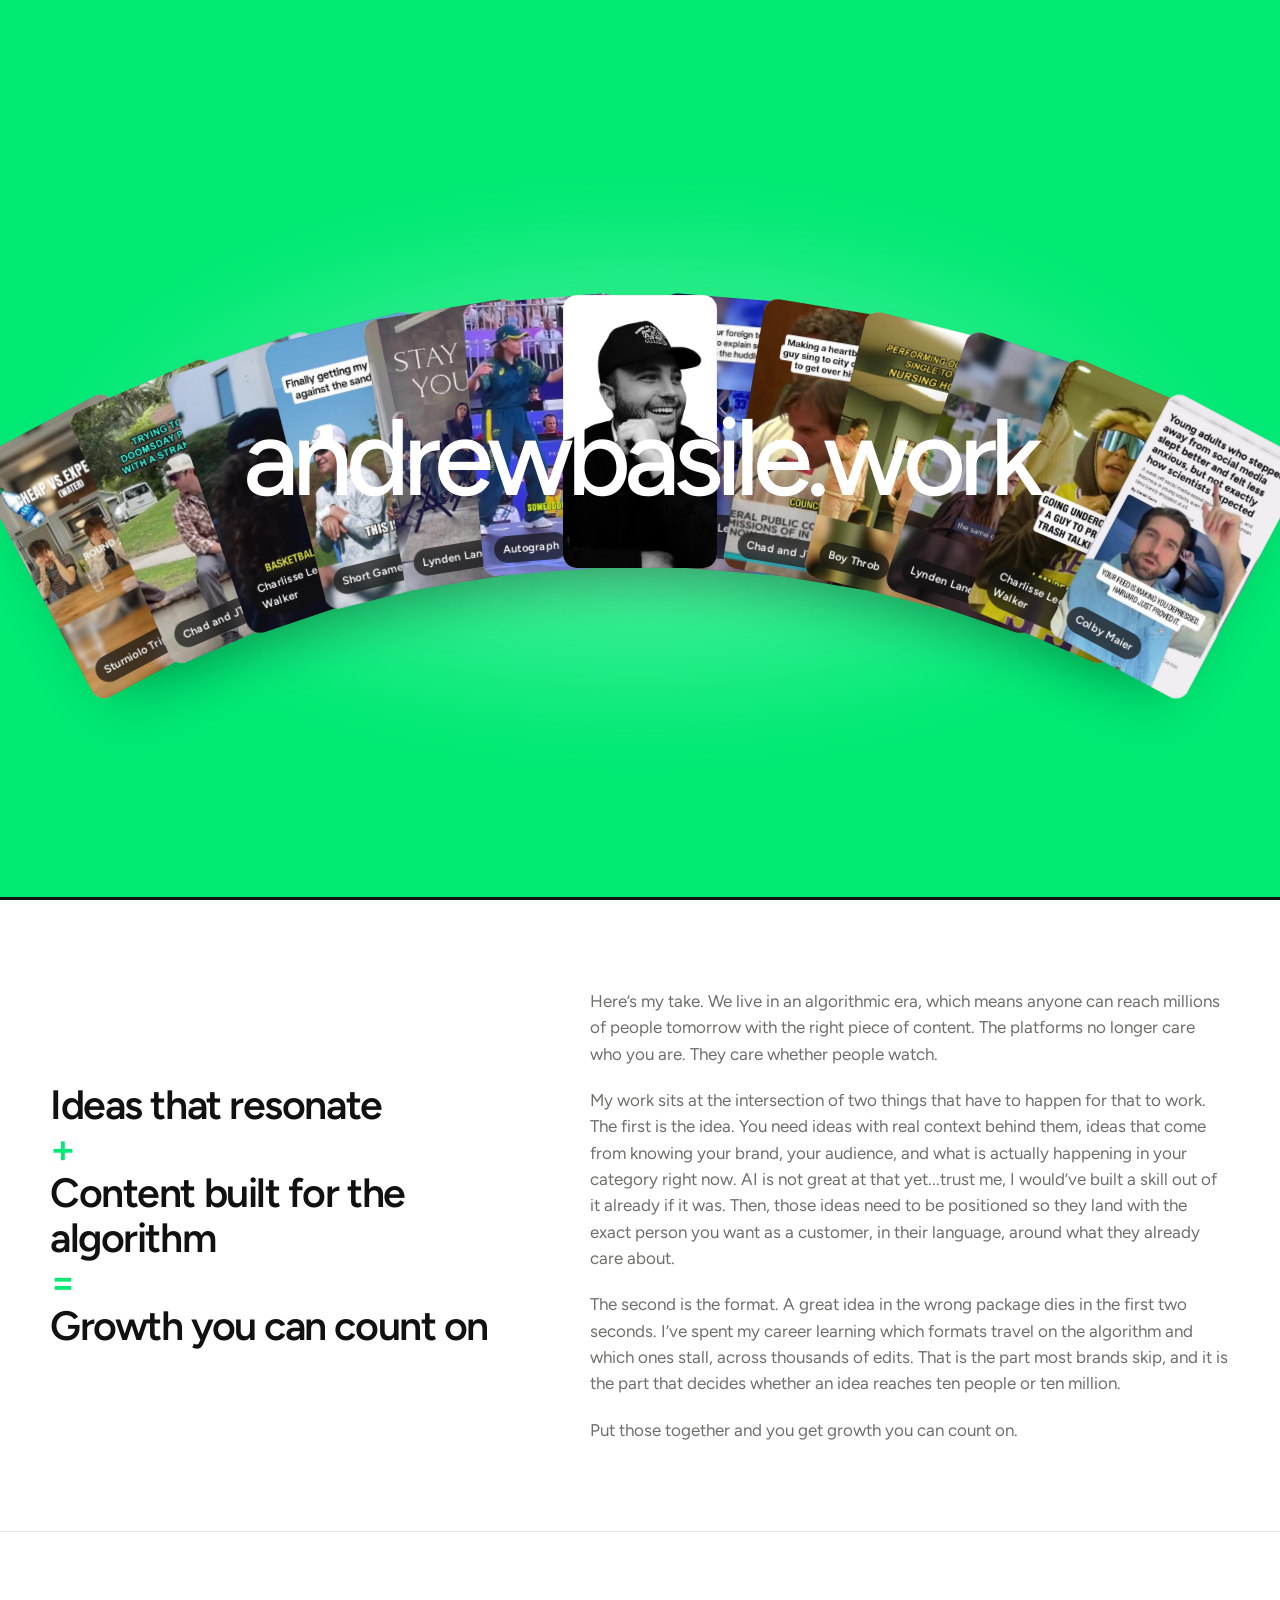
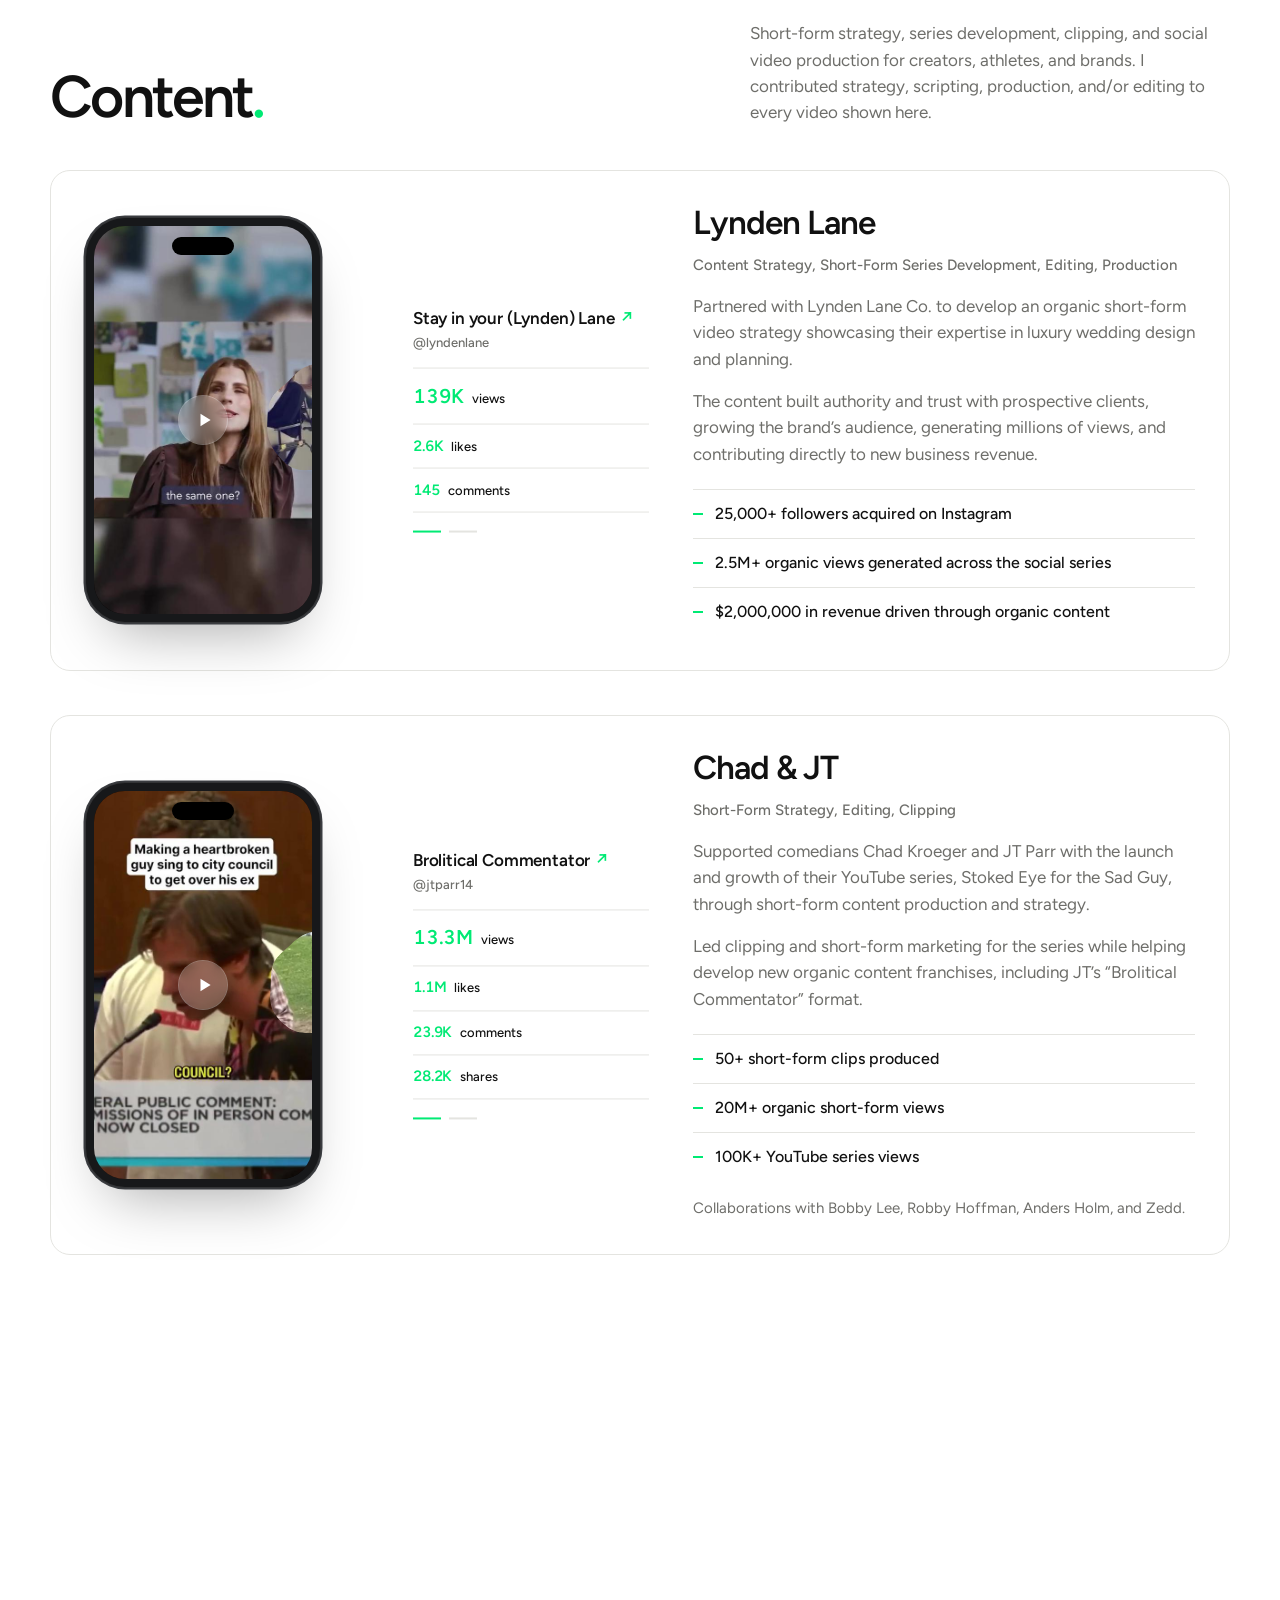
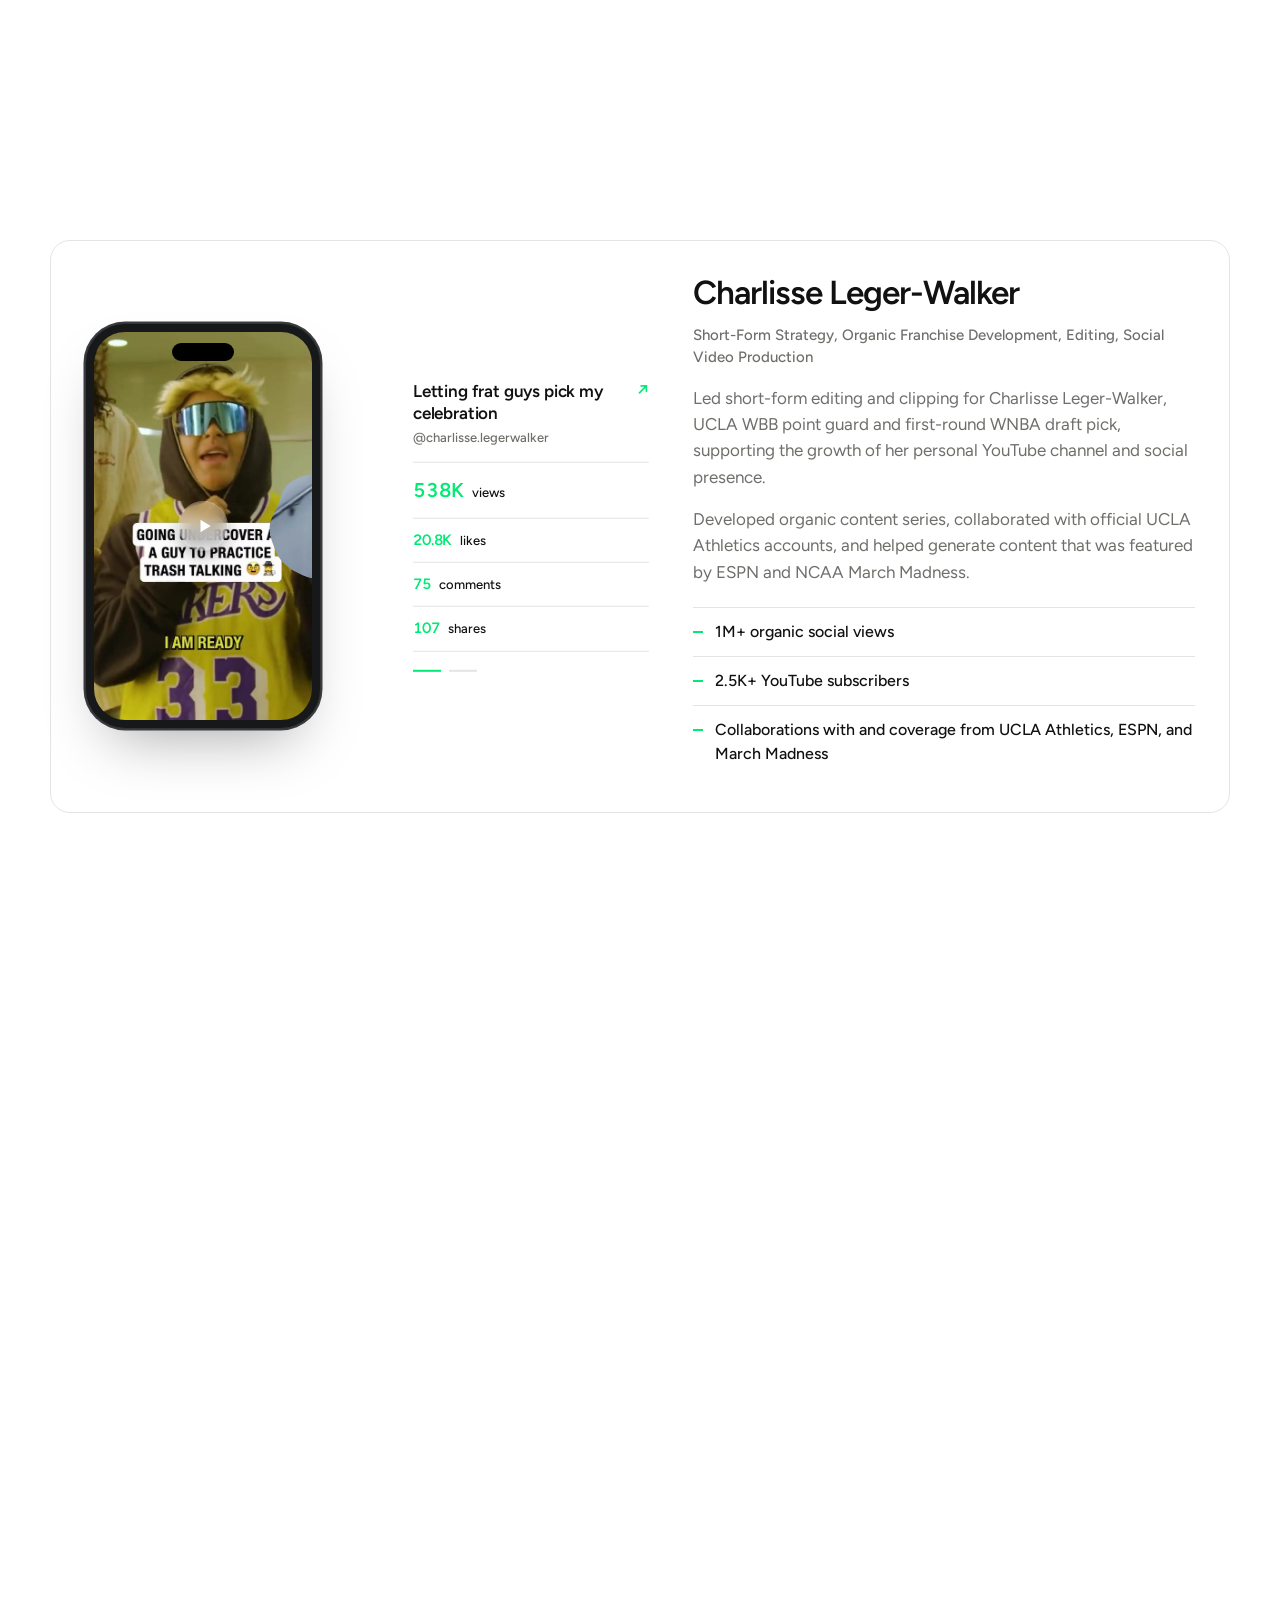
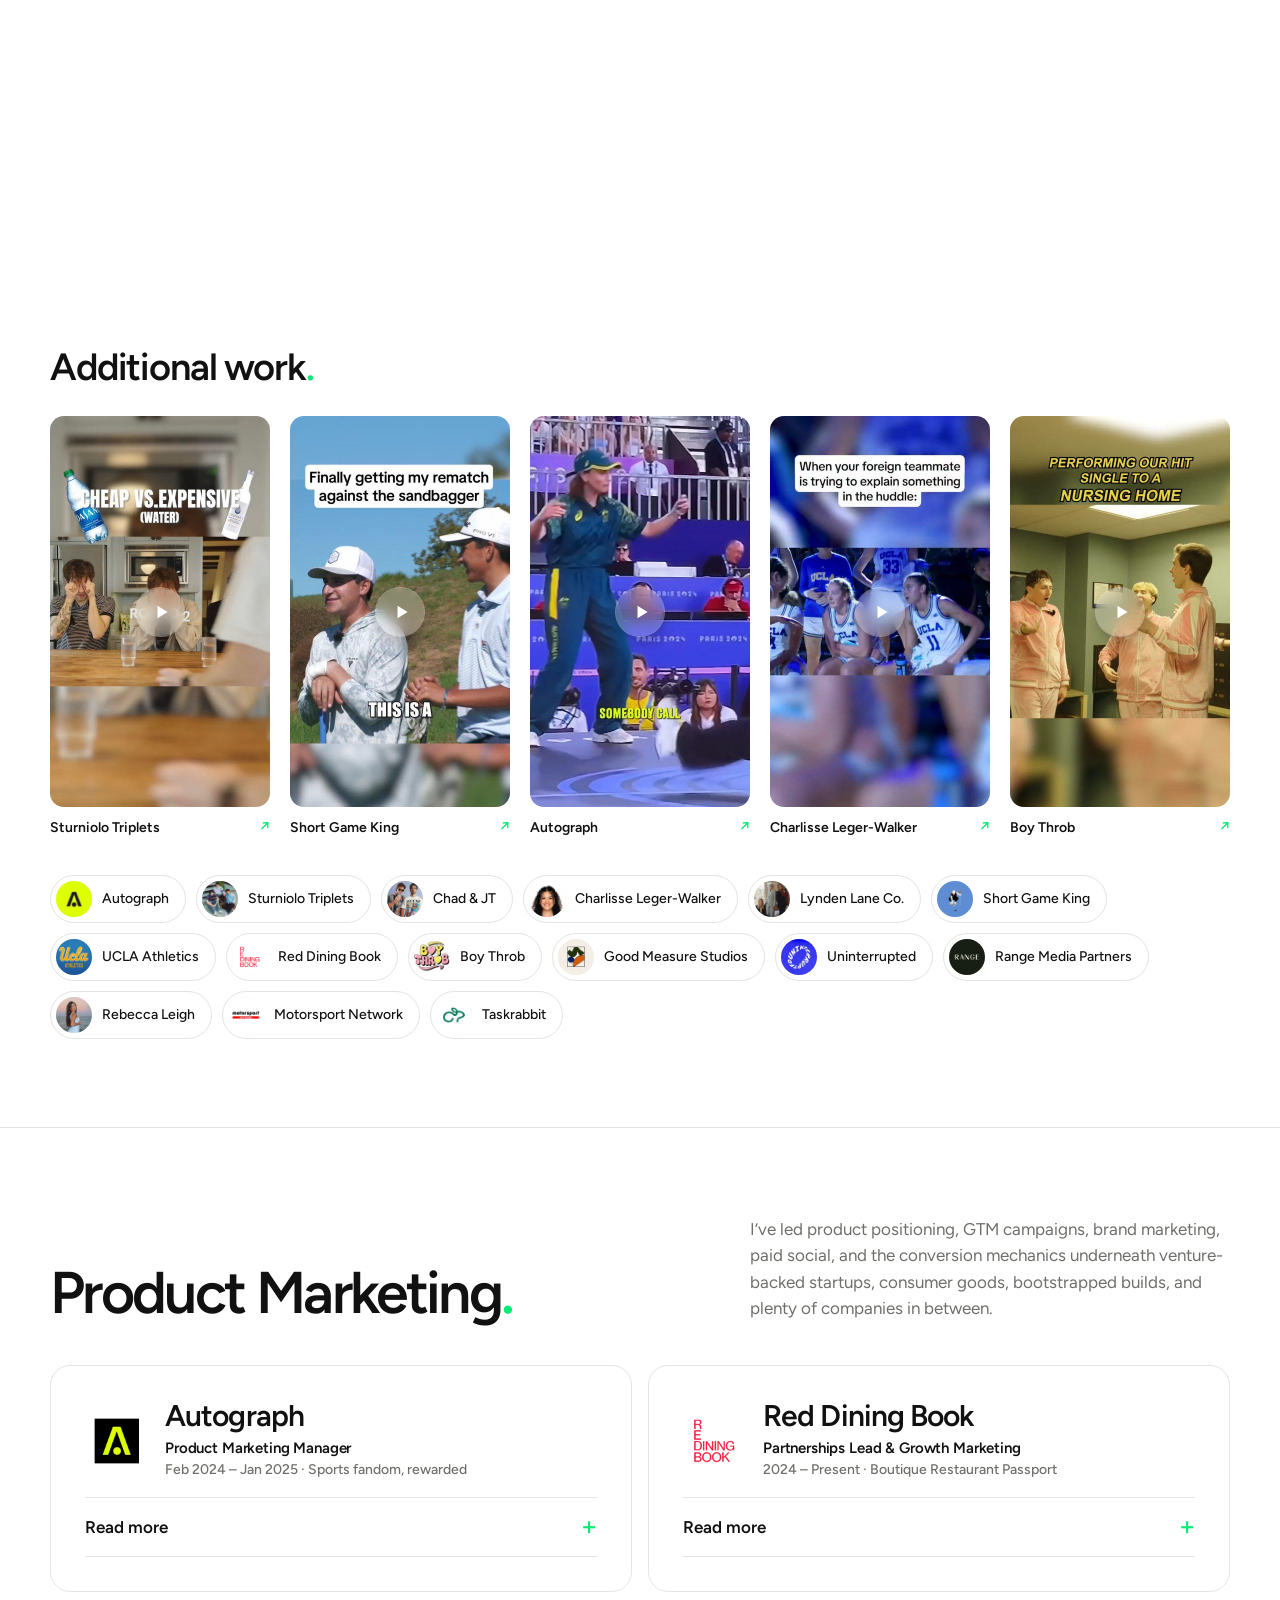
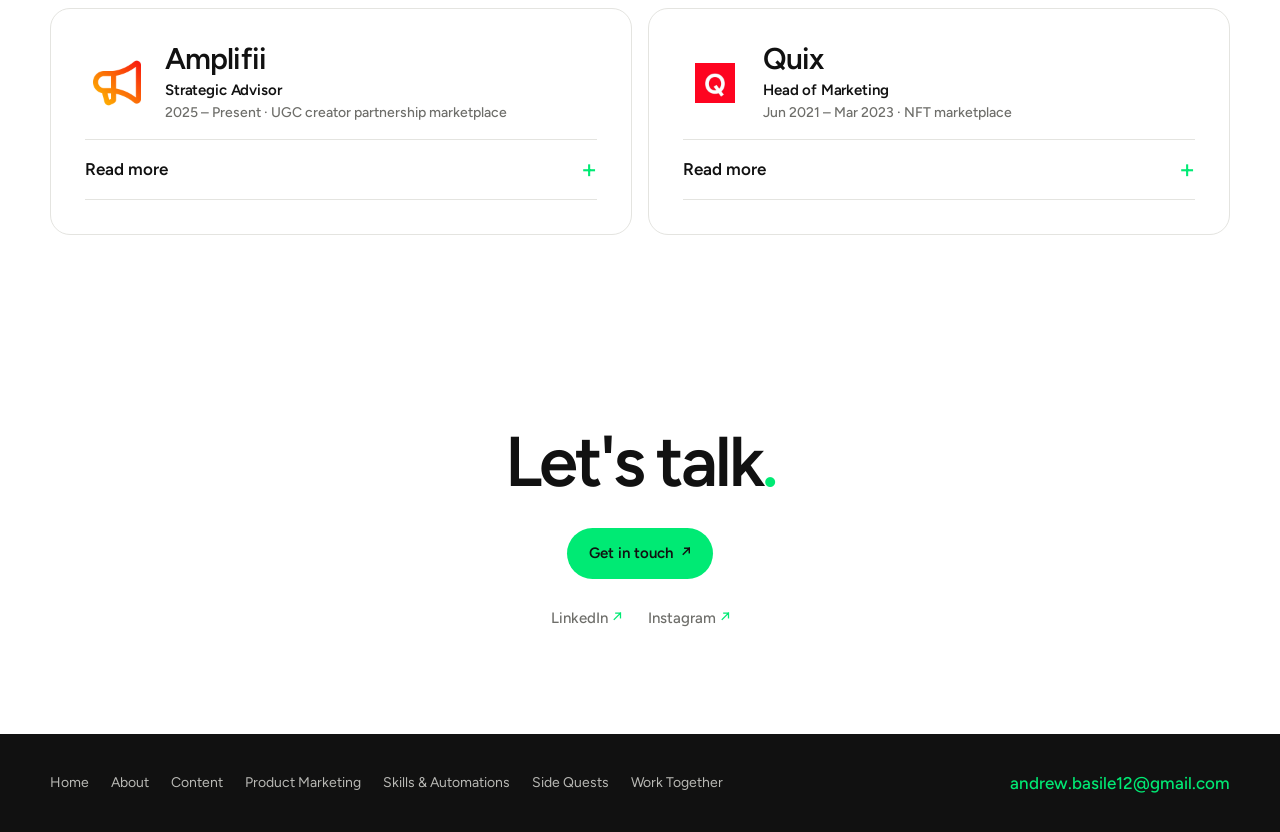
==== commit 82c72c4f: "Add client logo row under Additional work" ====
--- a/index.html
+++ b/index.html
@@ -271,6 +271,11 @@
 .play.playing .ic-pause{display:block}
 .play:focus-visible{outline:2px solid var(--green);outline-offset:2px}
 
+/* Client logos under Additional work */
+.clients{list-style:none;margin:36px 0 0;padding:0;display:flex;flex-wrap:wrap;gap:10px}
+.clients li{display:inline-flex;align-items:center;gap:10px;padding:5px 16px 5px 5px;border:1px solid var(--rule);border-radius:999px;font-size:14px;font-weight:500;white-space:nowrap;background:#fff}
+.clients img{width:36px;height:36px;border-radius:50%;object-fit:cover;flex:none;box-shadow:inset 0 0 0 1px rgba(0,0,0,.06)}
+@media (max-width:640px){.clients{margin-top:28px;gap:8px}.clients li{font-size:13px;padding-right:13px;gap:8px}.clients img{width:30px;height:30px}}
 /* Additional work */
 .additional h3{font-weight:600;font-size:38px;letter-spacing:-.03em;margin:44px 0 20px}
 .addrow{display:grid;grid-template-columns:repeat(5,minmax(0,1fr));gap:20px}
@@ -581,6 +586,23 @@
         <div class="add"><div class="v"><video src="assets/add-charlisse.mp4" poster="assets/add-charlisse.jpg" muted loop playsinline preload="none" aria-label="Charlisse Leger-Walker"></video><button class="play" type="button" aria-label="Play clip" aria-pressed="false"><svg class="ic-play" viewBox="0 0 16 16"><path d="M4 2.5v11l9-5.5z"/></svg><svg class="ic-pause" viewBox="0 0 16 16"><path d="M3.5 2.5h3v11h-3zM9.5 2.5h3v11h-3z"/></svg></button></div><a class="t" href="https://www.instagram.com/charlisse.legerwalker/reel/DS_AD3pE5MU/" target="_blank" rel="noopener"><span>Charlisse Leger-Walker</span><span class="g">↗</span></a></div>
         <div class="add"><div class="v"><video src="assets/add-boythrob.mp4" poster="assets/add-boythrob.jpg" muted loop playsinline preload="none" aria-label="Boy Throb"></video><button class="play" type="button" aria-label="Play clip" aria-pressed="false"><svg class="ic-play" viewBox="0 0 16 16"><path d="M4 2.5v11l9-5.5z"/></svg><svg class="ic-pause" viewBox="0 0 16 16"><path d="M3.5 2.5h3v11h-3zM9.5 2.5h3v11h-3z"/></svg></button></div><a class="t" href="https://www.youtube.com/shorts/EoHLEoxtekE" target="_blank" rel="noopener"><span>Boy Throb</span><span class="g">↗</span></a></div>
       </div>
+      <ul class="clients" aria-label="Brands and creators">
+        <li><img src="assets/clients/cl-autograph.jpg" alt="" width="36" height="36" loading="lazy" decoding="async">Autograph</li>
+        <li><img src="assets/clients/cl-sturniolo.jpg" alt="" width="36" height="36" loading="lazy" decoding="async">Sturniolo Triplets</li>
+        <li><img src="assets/clients/cl-chadjt.jpg" alt="" width="36" height="36" loading="lazy" decoding="async">Chad &amp; JT</li>
+        <li><img src="assets/clients/cl-charlisse.jpg" alt="" width="36" height="36" loading="lazy" decoding="async">Charlisse Leger-Walker</li>
+        <li><img src="assets/clients/cl-lyndenlane.jpg" alt="" width="36" height="36" loading="lazy" decoding="async">Lynden Lane Co.</li>
+        <li><img src="assets/clients/cl-sgk.jpg" alt="" width="36" height="36" loading="lazy" decoding="async">Short Game King</li>
+        <li><img src="assets/clients/cl-ucla.jpg" alt="" width="36" height="36" loading="lazy" decoding="async">UCLA Athletics</li>
+        <li><img src="assets/clients/cl-rdb.jpg" alt="" width="36" height="36" loading="lazy" decoding="async">Red Dining Book</li>
+        <li><img src="assets/clients/cl-boythrob.jpg" alt="" width="36" height="36" loading="lazy" decoding="async">Boy Throb</li>
+        <li><img src="assets/clients/cl-goodmeasure.jpg" alt="" width="36" height="36" loading="lazy" decoding="async">Good Measure Studios</li>
+        <li><img src="assets/clients/cl-uninterrupted.jpg" alt="" width="36" height="36" loading="lazy" decoding="async">Uninterrupted</li>
+        <li><img src="assets/clients/cl-range.jpg" alt="" width="36" height="36" loading="lazy" decoding="async">Range Media Partners</li>
+        <li><img src="assets/clients/cl-rebeccaleigh.jpg" alt="" width="36" height="36" loading="lazy" decoding="async">Rebecca Leigh</li>
+        <li><img src="assets/clients/cl-motorsport.jpg" alt="" width="36" height="36" loading="lazy" decoding="async">Motorsport Network</li>
+        <li><img src="assets/clients/cl-taskrabbit.jpg" alt="" width="36" height="36" loading="lazy" decoding="async">Taskrabbit</li>
+      </ul>
     </div>
   </div>
 </section>
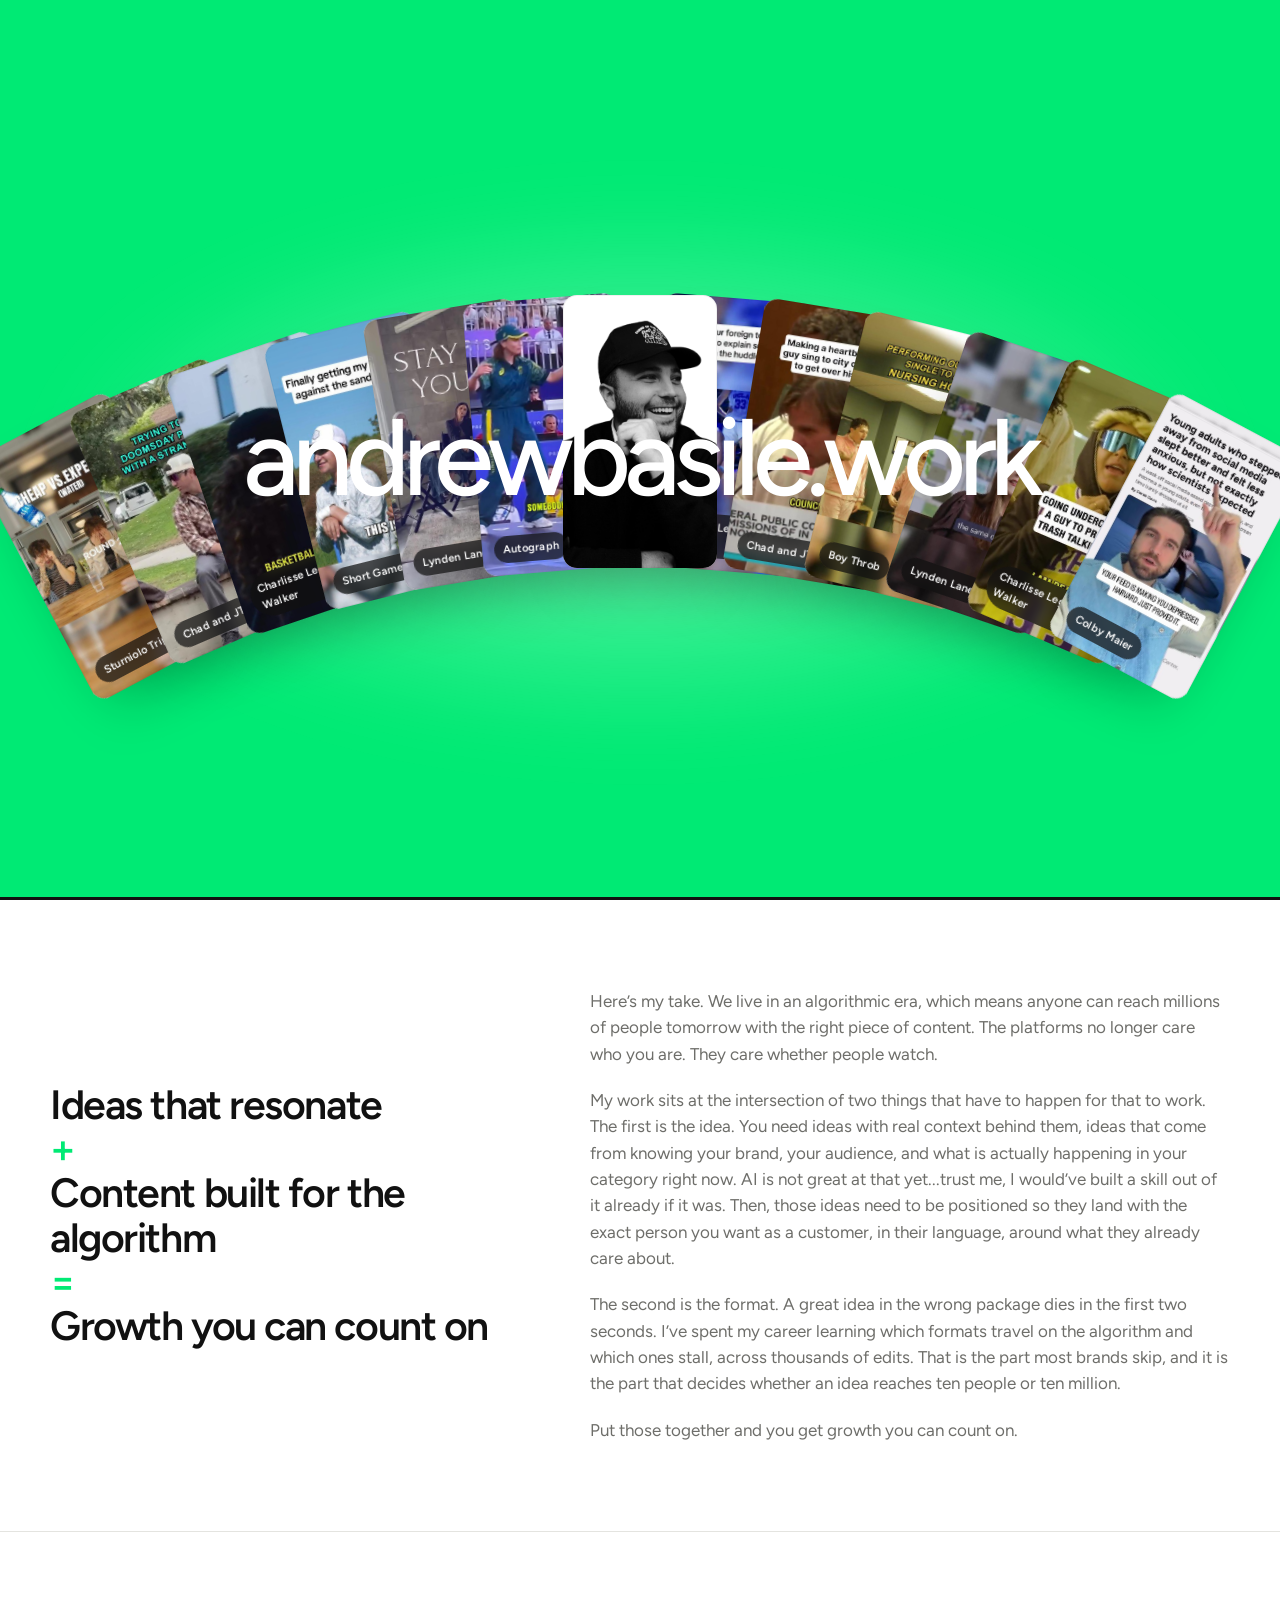
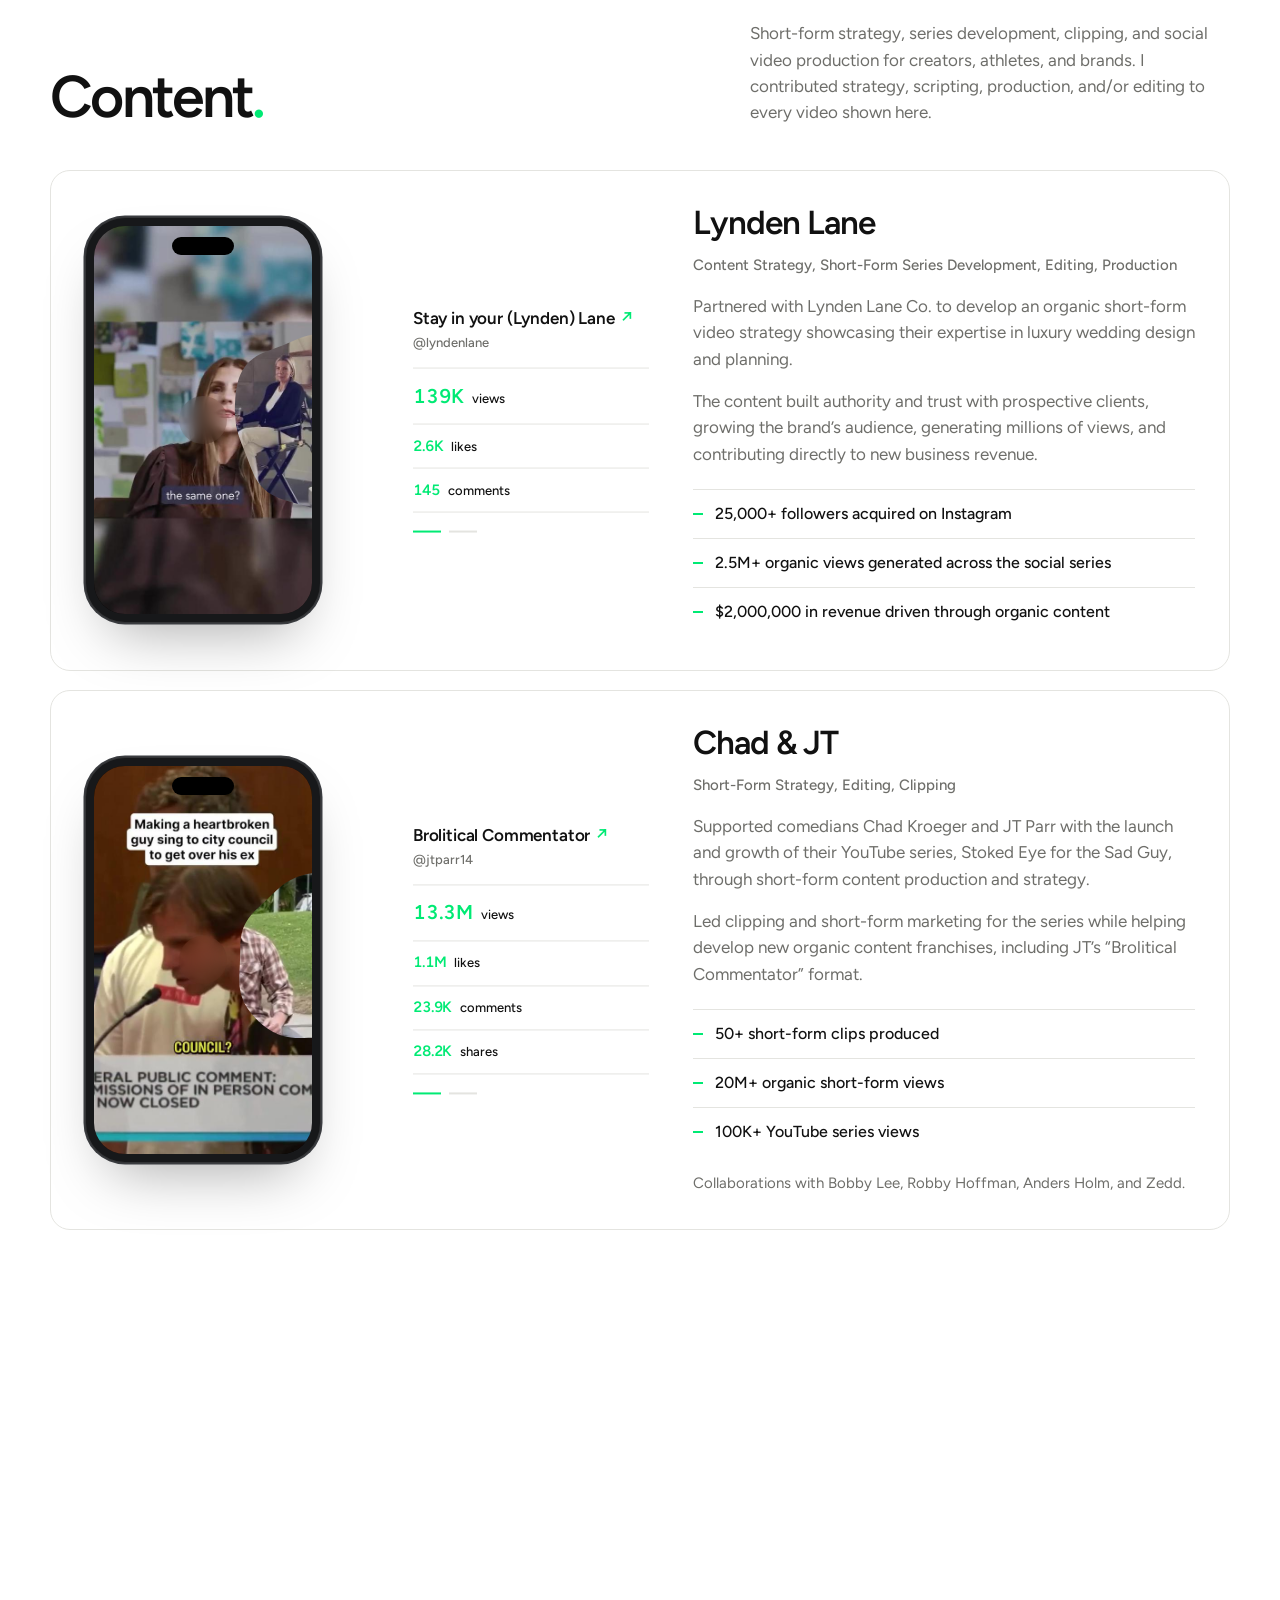
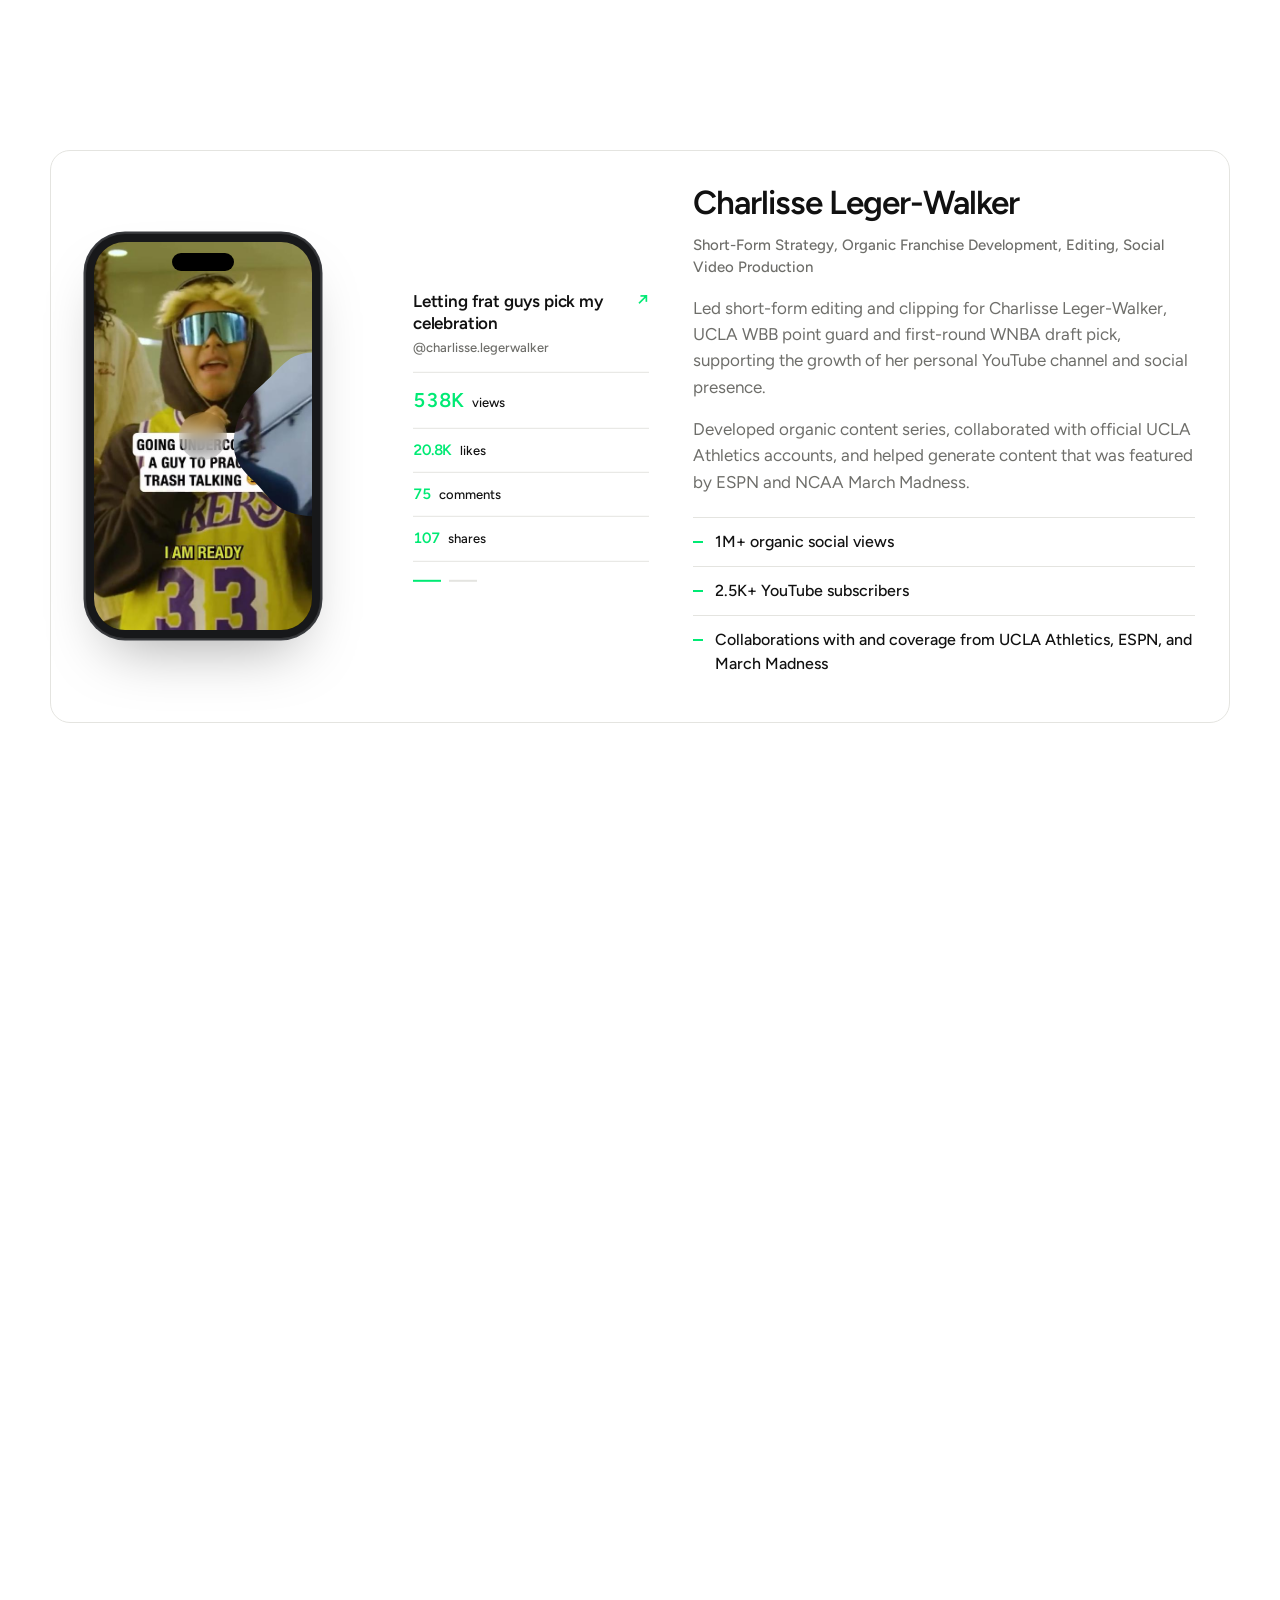
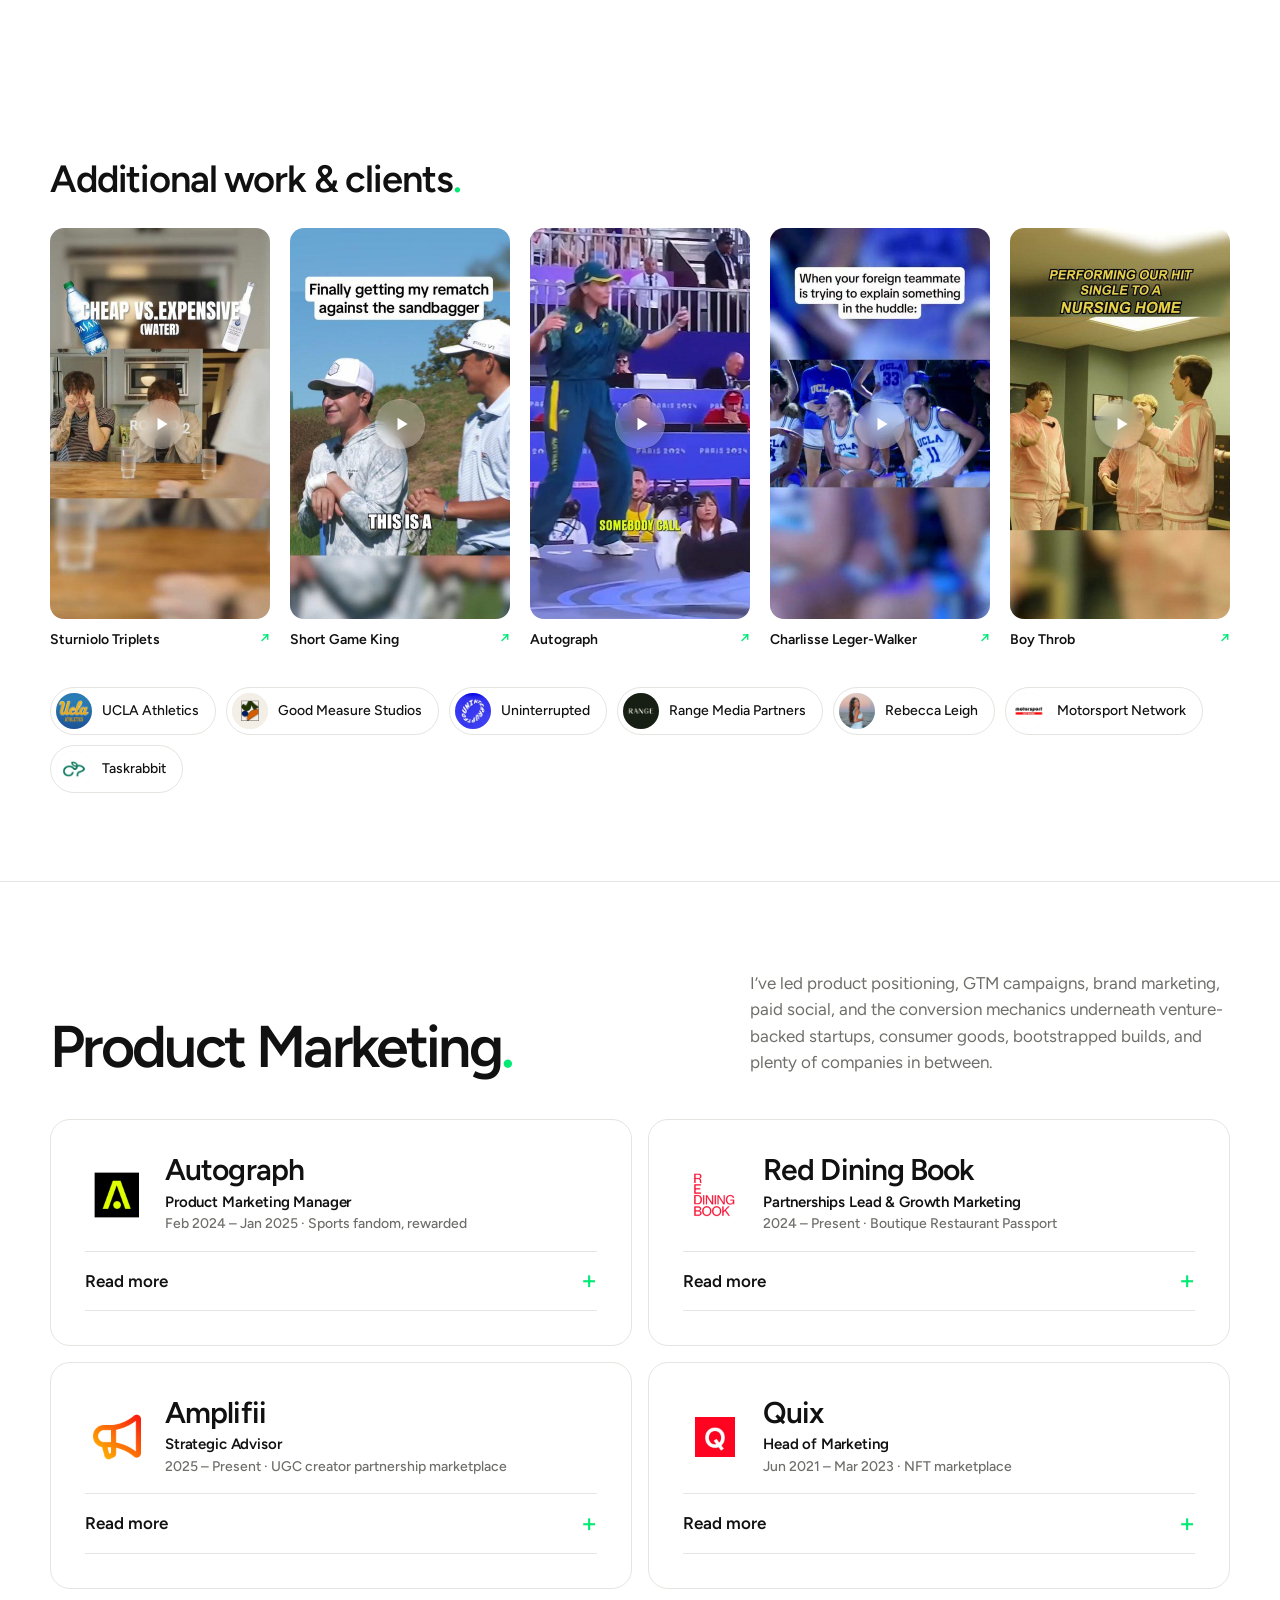
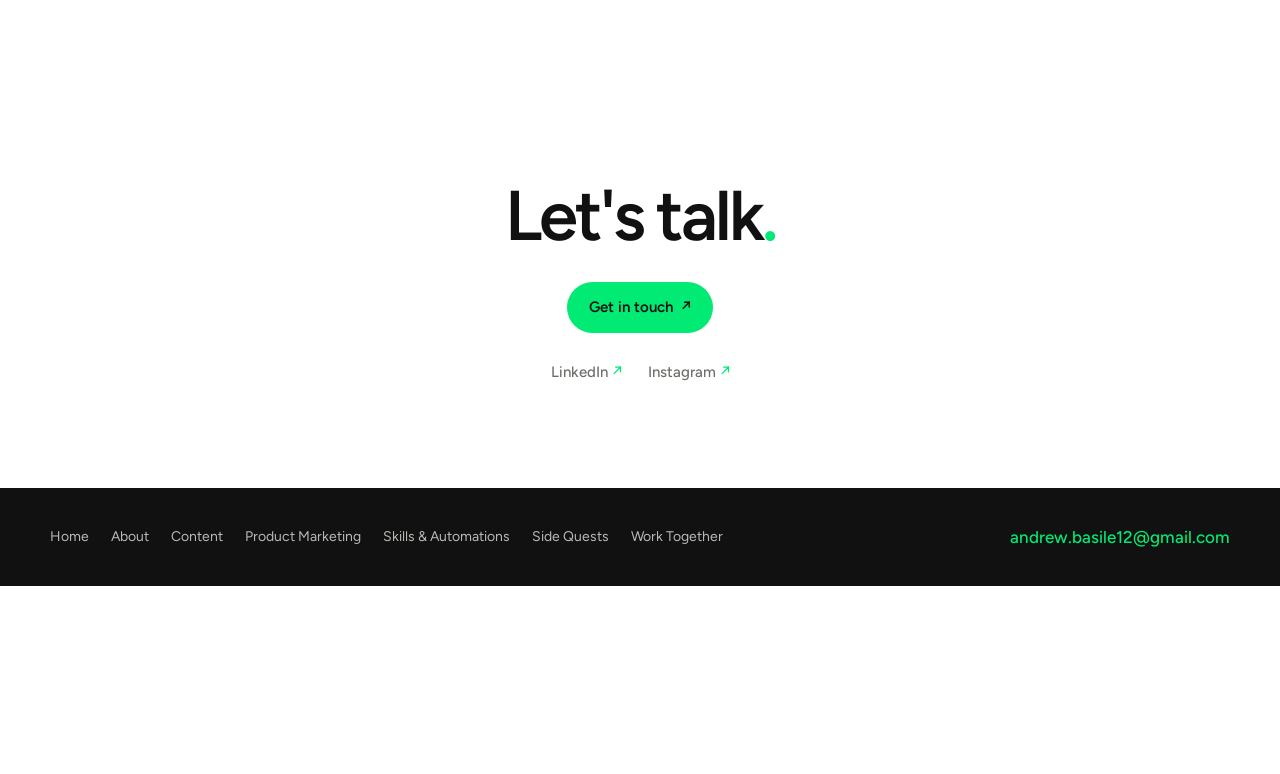
==== commit 72f383b2: "Additional work & clients, trimmed client row, new Skills intro, Work Together copy edits" ====
--- a/index.html
+++ b/index.html
@@ -578,7 +578,7 @@
     <div class="cases" id="cases"></div>
     </div>
     <div class="additional">
-      <h3>Additional work<span class="g">.</span></h3>
+      <h3>Additional work &amp; clients<span class="g">.</span></h3>
       <div class="addrow">
         <div class="add"><div class="v"><video src="assets/add-sturniolo.mp4" poster="assets/add-sturniolo.jpg" muted loop playsinline preload="none" aria-label="Sturniolo Triplets"></video><button class="play" type="button" aria-label="Play clip" aria-pressed="false"><svg class="ic-play" viewBox="0 0 16 16"><path d="M4 2.5v11l9-5.5z"/></svg><svg class="ic-pause" viewBox="0 0 16 16"><path d="M3.5 2.5h3v11h-3zM9.5 2.5h3v11h-3z"/></svg></button></div><a class="t" href="https://www.youtube.com/shorts/YSGci6H8FDs" target="_blank" rel="noopener"><span>Sturniolo Triplets</span><span class="g">↗</span></a></div>
         <div class="add"><div class="v"><video src="assets/add-sgk.mp4" poster="assets/add-sgk.jpg" muted loop playsinline preload="none" aria-label="Short Game King"></video><button class="play" type="button" aria-label="Play clip" aria-pressed="false"><svg class="ic-play" viewBox="0 0 16 16"><path d="M4 2.5v11l9-5.5z"/></svg><svg class="ic-pause" viewBox="0 0 16 16"><path d="M3.5 2.5h3v11h-3zM9.5 2.5h3v11h-3z"/></svg></button></div><a class="t" href="https://www.instagram.com/shortgameking/reel/DRQAVraEtMu/" target="_blank" rel="noopener"><span>Short Game King</span><span class="g">↗</span></a></div>
@@ -587,15 +587,7 @@
         <div class="add"><div class="v"><video src="assets/add-boythrob.mp4" poster="assets/add-boythrob.jpg" muted loop playsinline preload="none" aria-label="Boy Throb"></video><button class="play" type="button" aria-label="Play clip" aria-pressed="false"><svg class="ic-play" viewBox="0 0 16 16"><path d="M4 2.5v11l9-5.5z"/></svg><svg class="ic-pause" viewBox="0 0 16 16"><path d="M3.5 2.5h3v11h-3zM9.5 2.5h3v11h-3z"/></svg></button></div><a class="t" href="https://www.youtube.com/shorts/EoHLEoxtekE" target="_blank" rel="noopener"><span>Boy Throb</span><span class="g">↗</span></a></div>
       </div>
       <ul class="clients" aria-label="Brands and creators">
-        <li><img src="assets/clients/cl-autograph.jpg" alt="" width="36" height="36" loading="lazy" decoding="async">Autograph</li>
-        <li><img src="assets/clients/cl-sturniolo.jpg" alt="" width="36" height="36" loading="lazy" decoding="async">Sturniolo Triplets</li>
-        <li><img src="assets/clients/cl-chadjt.jpg" alt="" width="36" height="36" loading="lazy" decoding="async">Chad &amp; JT</li>
-        <li><img src="assets/clients/cl-charlisse.jpg" alt="" width="36" height="36" loading="lazy" decoding="async">Charlisse Leger-Walker</li>
-        <li><img src="assets/clients/cl-lyndenlane.jpg" alt="" width="36" height="36" loading="lazy" decoding="async">Lynden Lane Co.</li>
-        <li><img src="assets/clients/cl-sgk.jpg" alt="" width="36" height="36" loading="lazy" decoding="async">Short Game King</li>
         <li><img src="assets/clients/cl-ucla.jpg" alt="" width="36" height="36" loading="lazy" decoding="async">UCLA Athletics</li>
-        <li><img src="assets/clients/cl-rdb.jpg" alt="" width="36" height="36" loading="lazy" decoding="async">Red Dining Book</li>
-        <li><img src="assets/clients/cl-boythrob.jpg" alt="" width="36" height="36" loading="lazy" decoding="async">Boy Throb</li>
         <li><img src="assets/clients/cl-goodmeasure.jpg" alt="" width="36" height="36" loading="lazy" decoding="async">Good Measure Studios</li>
         <li><img src="assets/clients/cl-uninterrupted.jpg" alt="" width="36" height="36" loading="lazy" decoding="async">Uninterrupted</li>
         <li><img src="assets/clients/cl-range.jpg" alt="" width="36" height="36" loading="lazy" decoding="async">Range Media Partners</li>
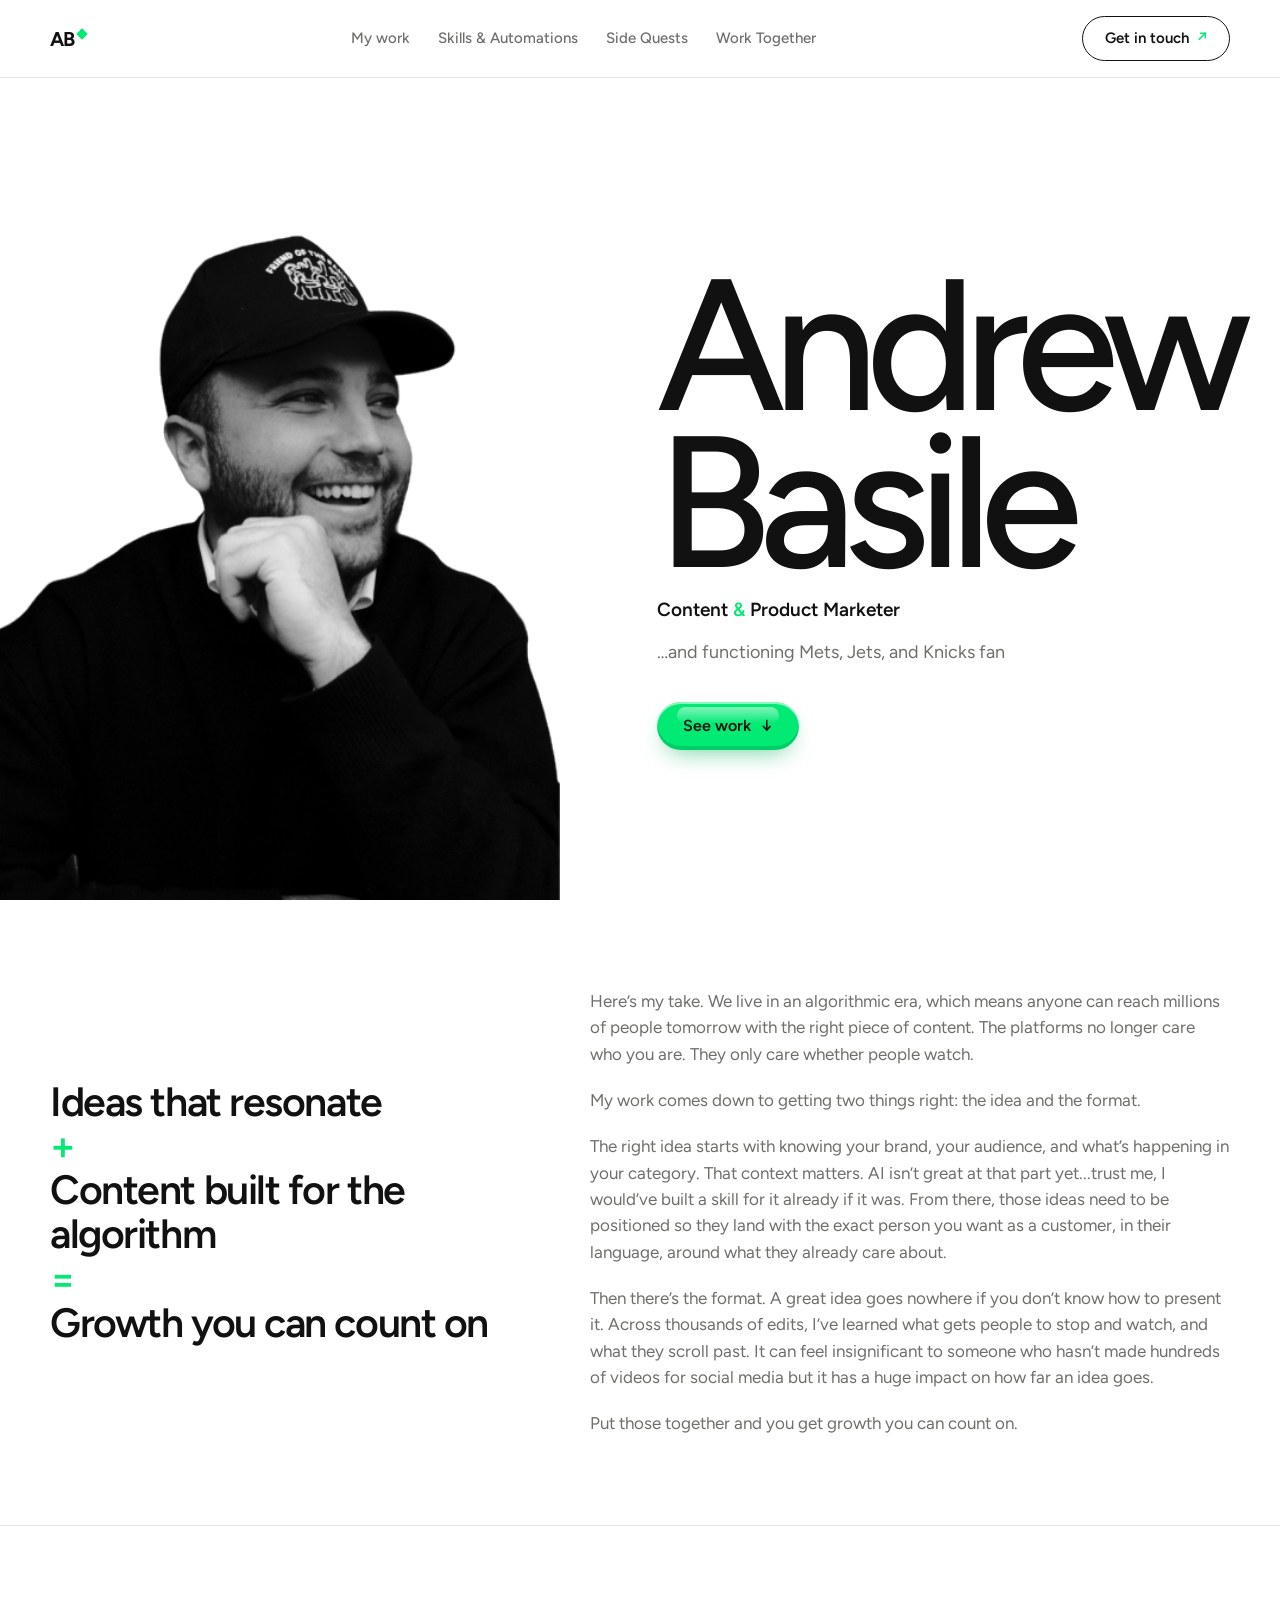
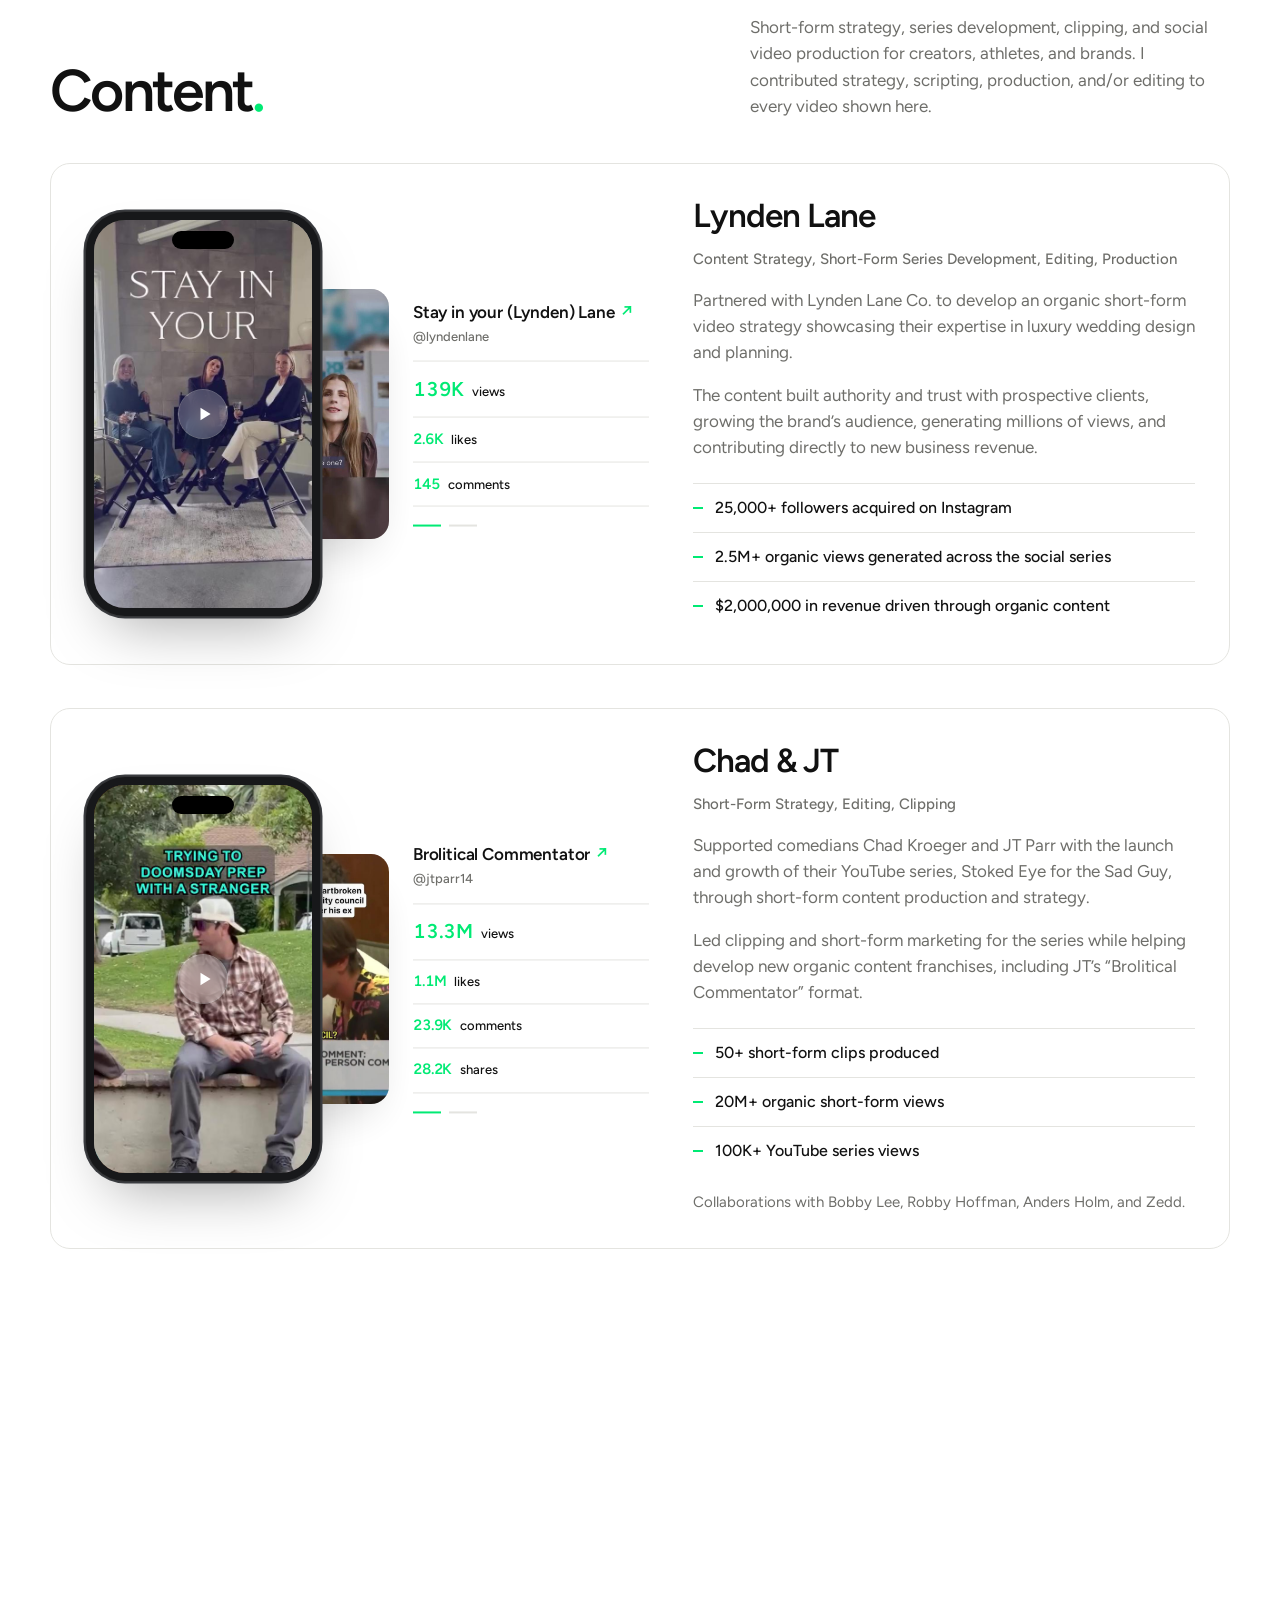
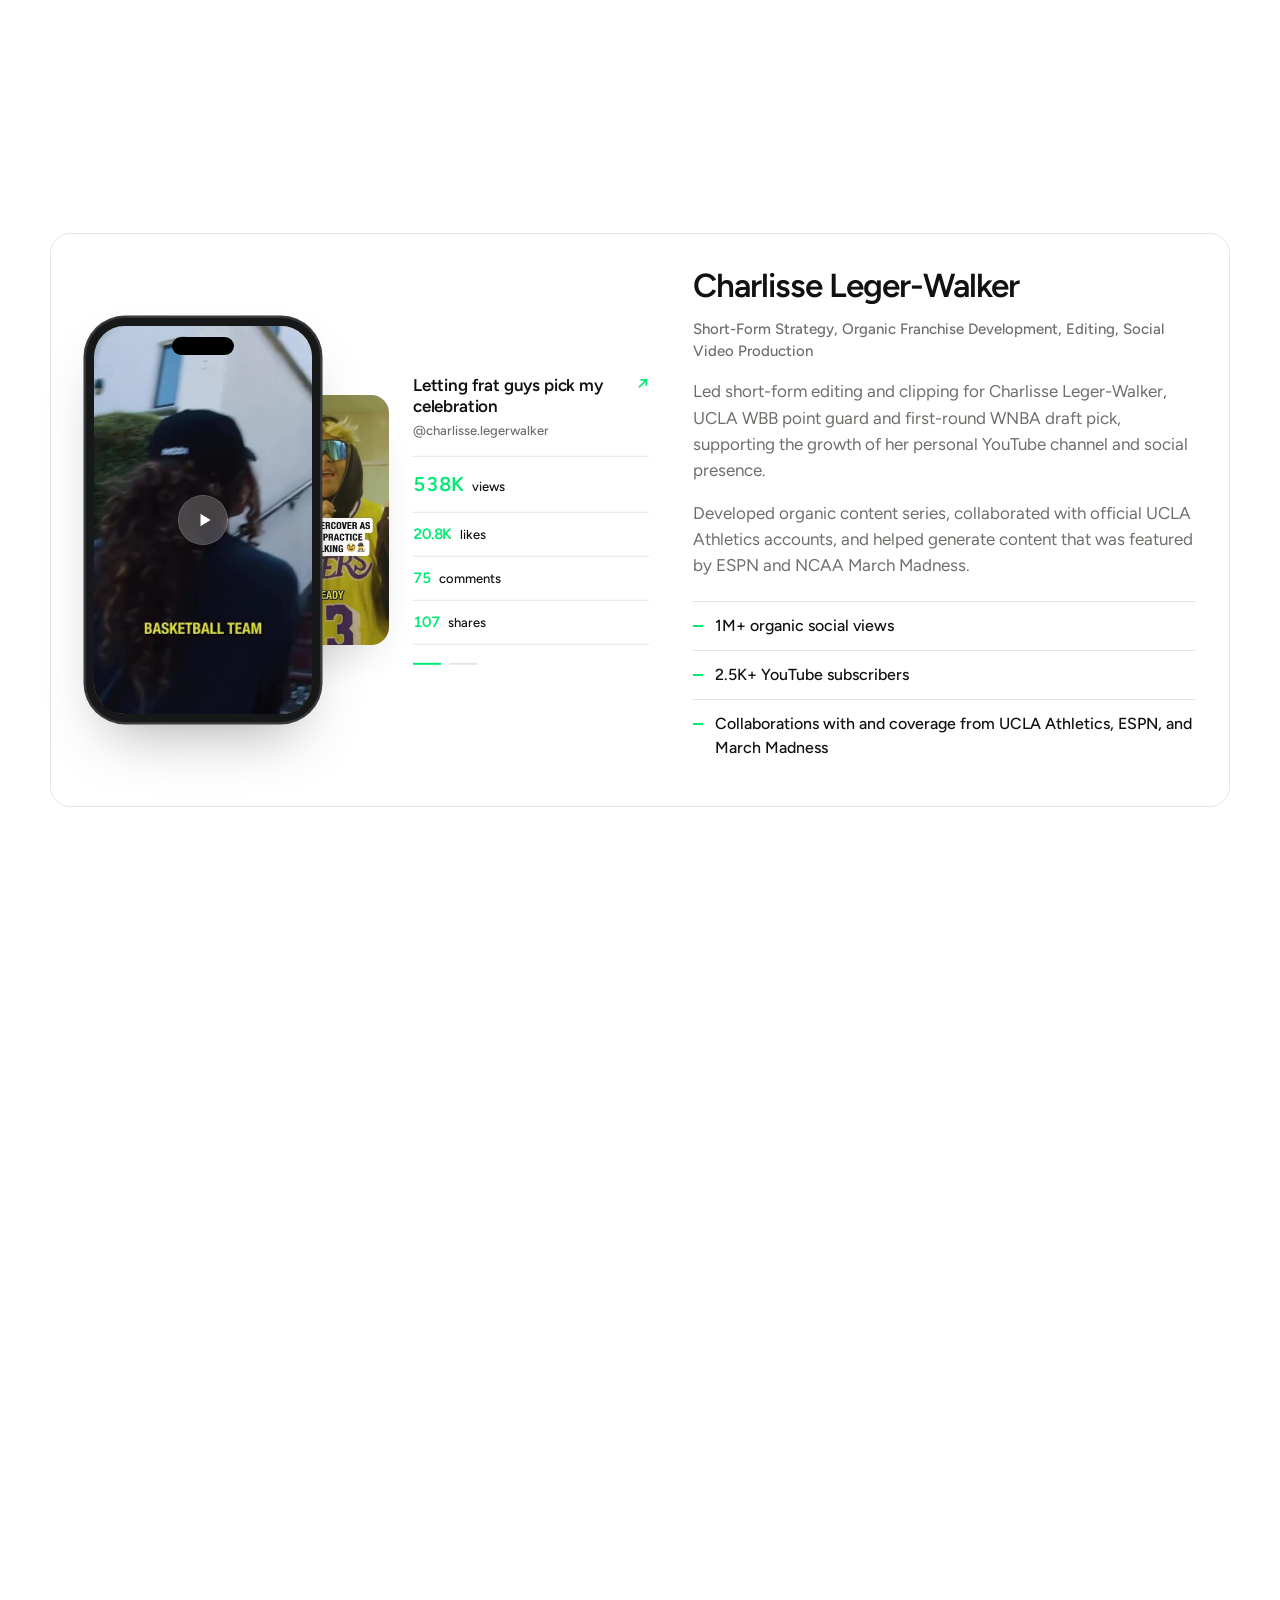
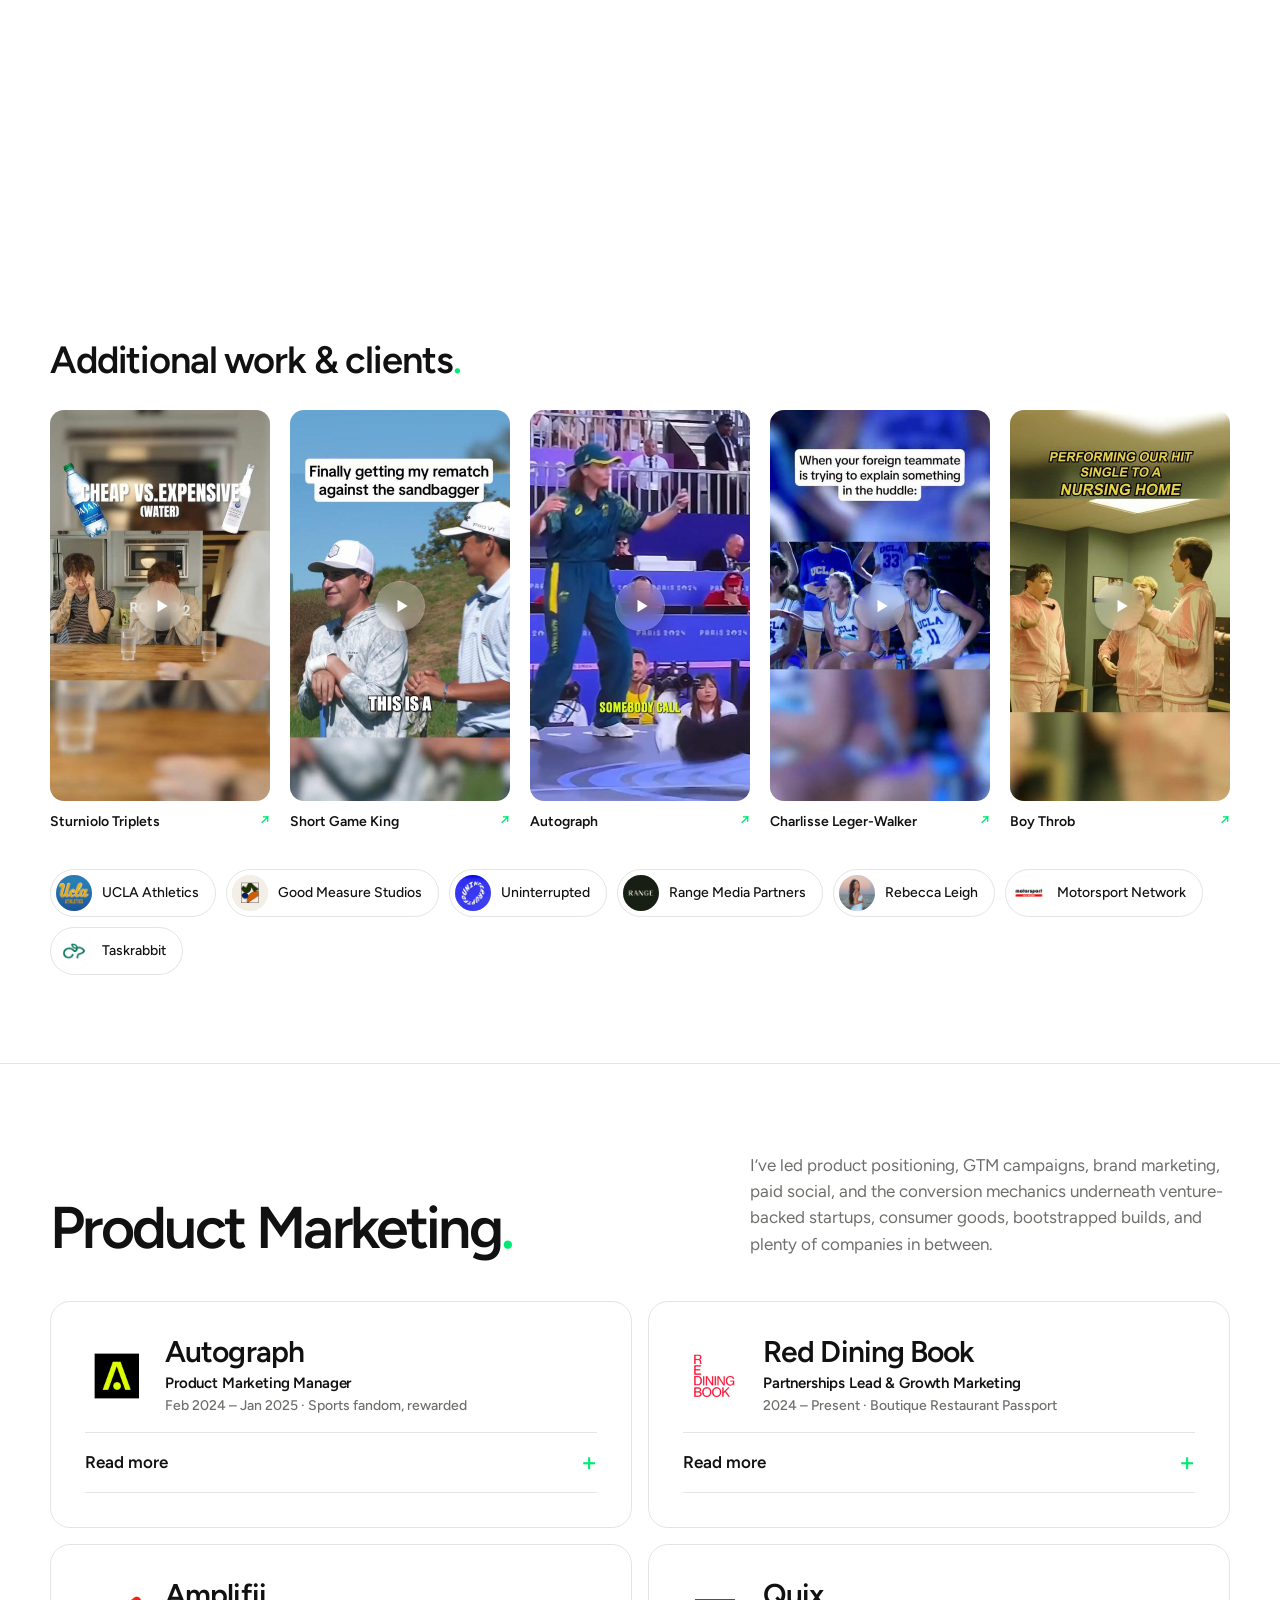
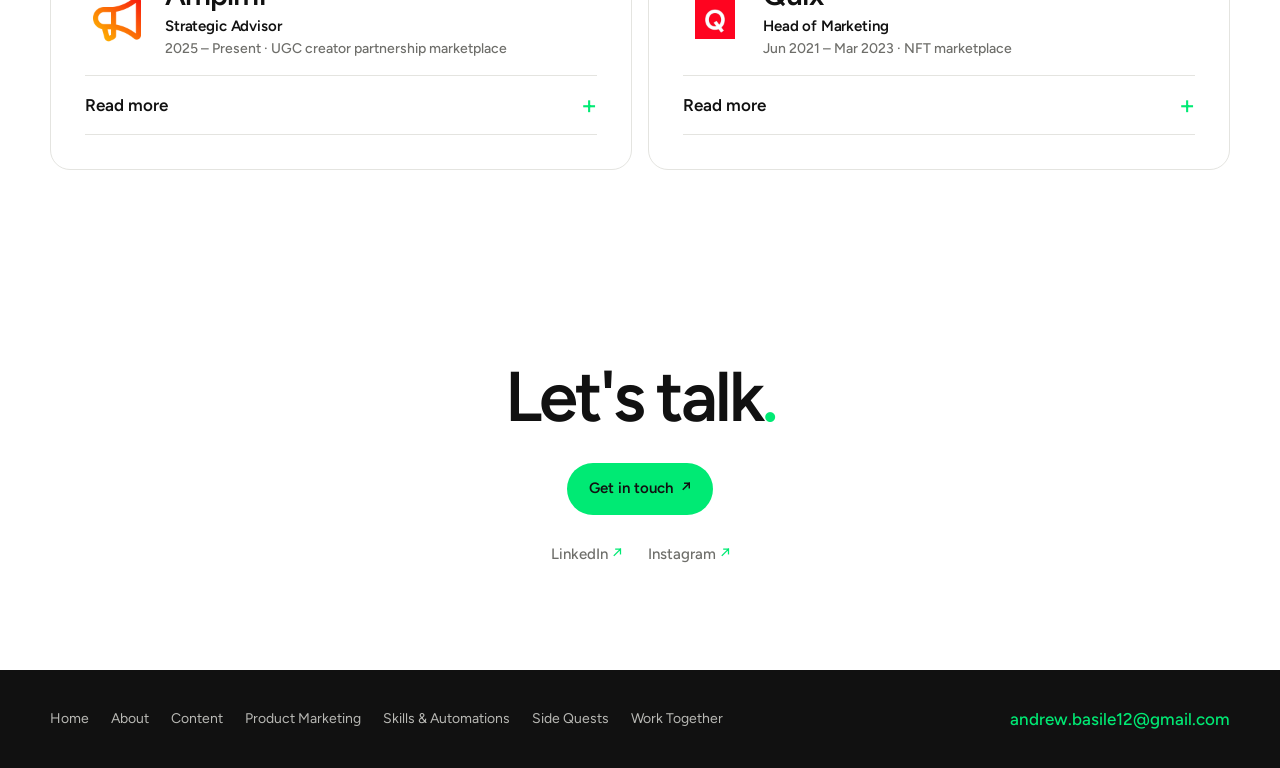
==== commit 9f6c7019: "New About copy" ====
--- a/index.html
+++ b/index.html
@@ -558,9 +558,10 @@
     <h2>Ideas that resonate<br><span class="g">+</span><br>Content built for the algorithm<br><span class="g">=</span><br>Growth you can count on</h2>
     <div class="about-body">
       <details class="disc"><summary>Here’s my take</summary><div class="inner">
-      <p><span class="hmt">Here’s my take. </span>We live in an algorithmic era, which means anyone can reach millions of people tomorrow with the right piece of content. The platforms no longer care who you are. They care whether people watch.</p>
-      <p>My work sits at the intersection of two things that have to happen for that to work. The first is the idea. You need ideas with real context behind them, ideas that come from knowing your brand, your audience, and what is actually happening in your category right now. AI is not great at that yet...trust me, I would’ve built a skill out of it already if it was. Then, those ideas need to be positioned so they land with the exact person you want as a customer, in their language, around what they already care about.</p>
-      <p>The second is the format. A great idea in the wrong package dies in the first two seconds. I’ve spent my career learning which formats travel on the algorithm and which ones stall, across thousands of edits. That is the part most brands skip, and it is the part that decides whether an idea reaches ten people or ten million.</p>
+      <p><span class="hmt">Here’s my take. </span>We live in an algorithmic era, which means anyone can reach millions of people tomorrow with the right piece of content. The platforms no longer care who you are. They only care whether people watch.</p>
+      <p>My work comes down to getting two things right: the idea and the format.</p>
+      <p>The right idea starts with knowing your brand, your audience, and what’s happening in your category. That context matters. AI isn’t great at that part yet...trust me, I would’ve built a skill for it already if it was. From there, those ideas need to be positioned so they land with the exact person you want as a customer, in their language, around what they already care about.</p>
+      <p>Then there’s the format. A great idea goes nowhere if you don’t know how to present it. Across thousands of edits, I’ve learned what gets people to stop and watch, and what they scroll past. It can feel insignificant to someone who hasn’t made hundreds of videos for social media but it has a huge impact on how far an idea goes.</p>
       <p>Put those together and you get growth you can count on.</p>
       </div></details>
     </div>
